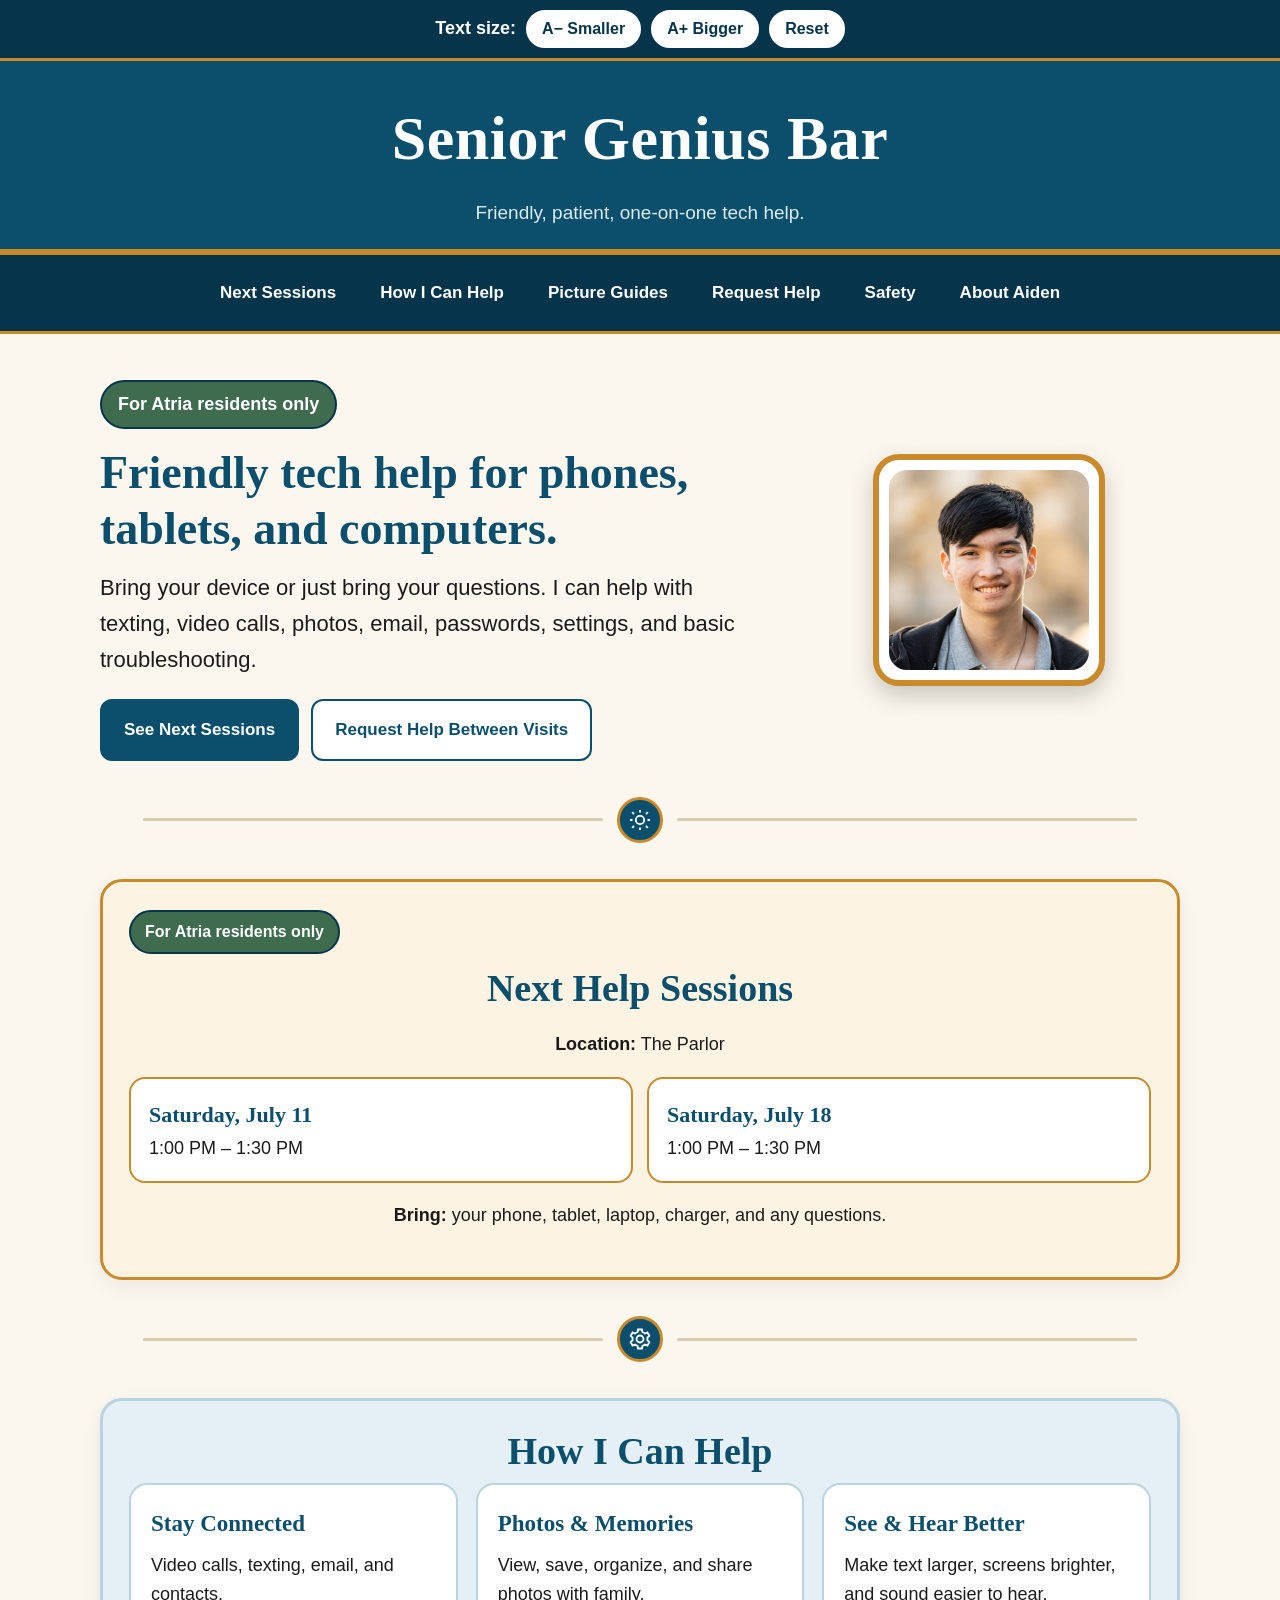
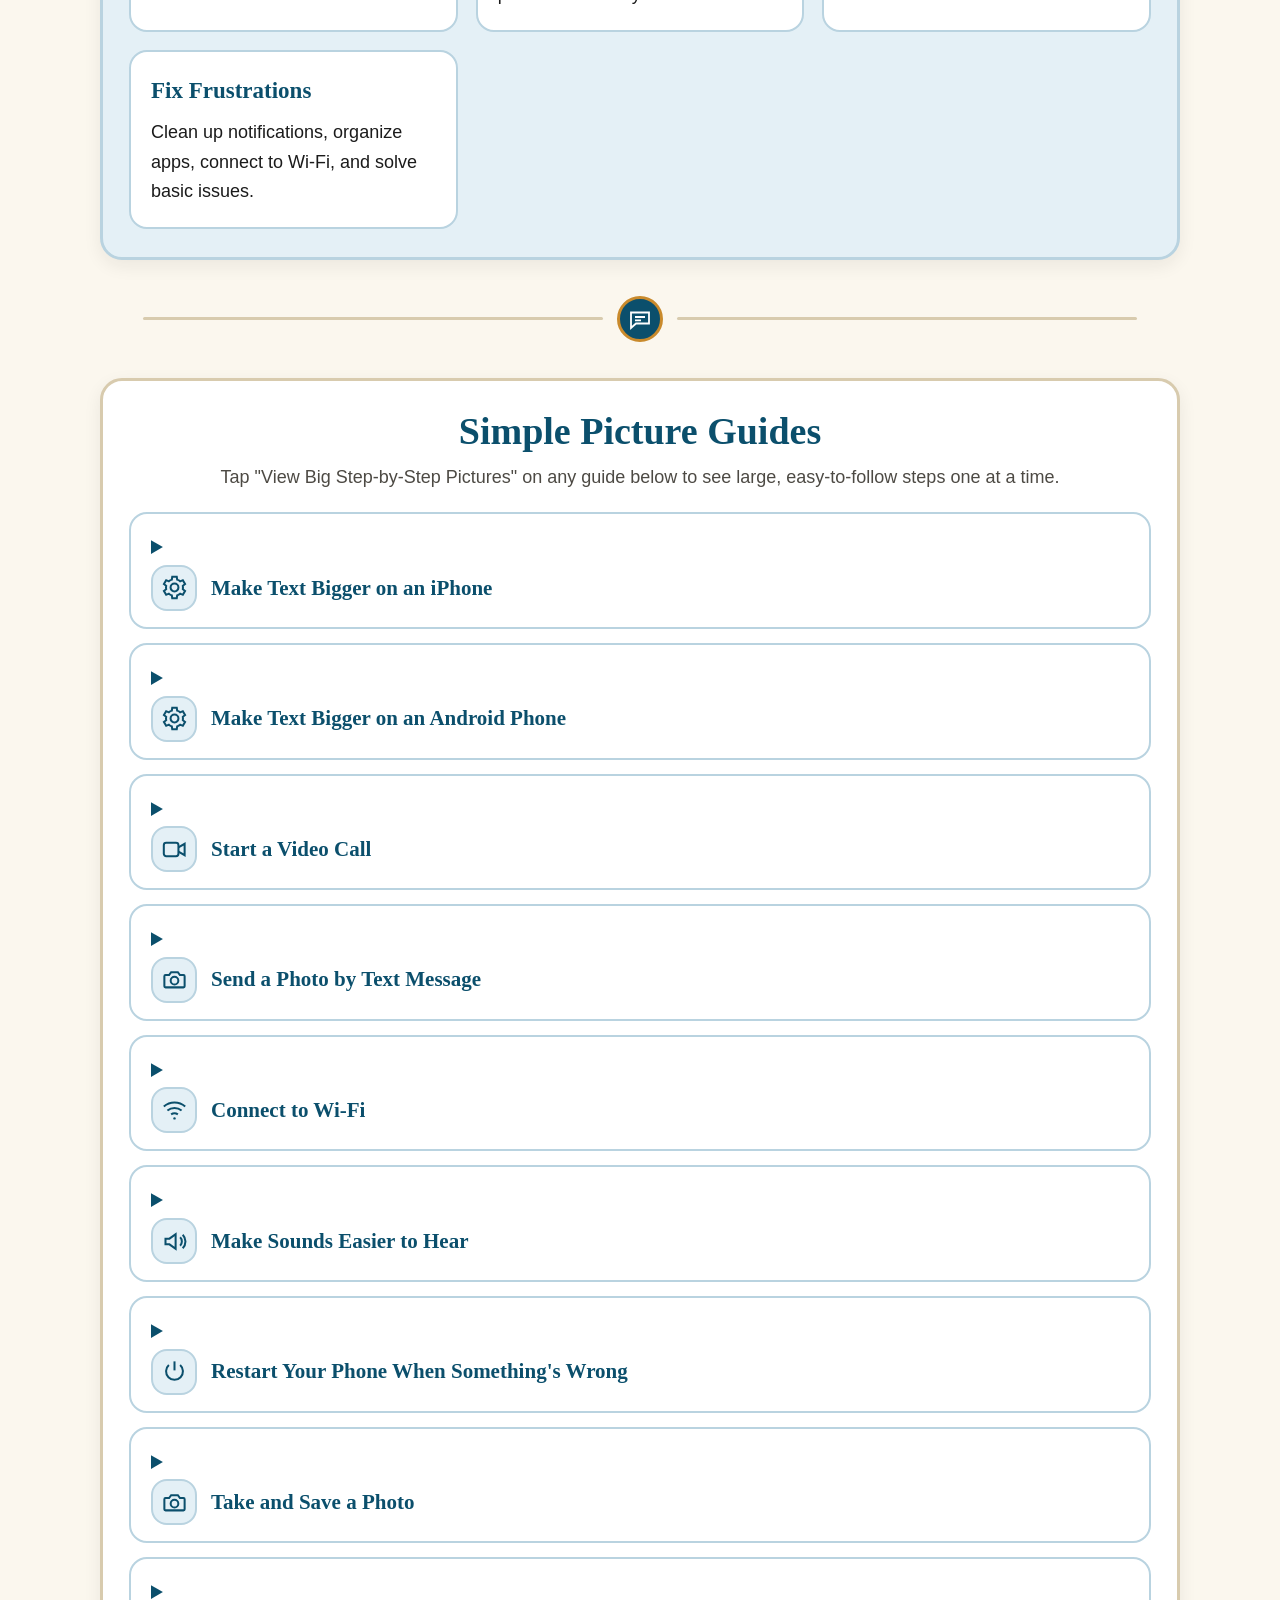
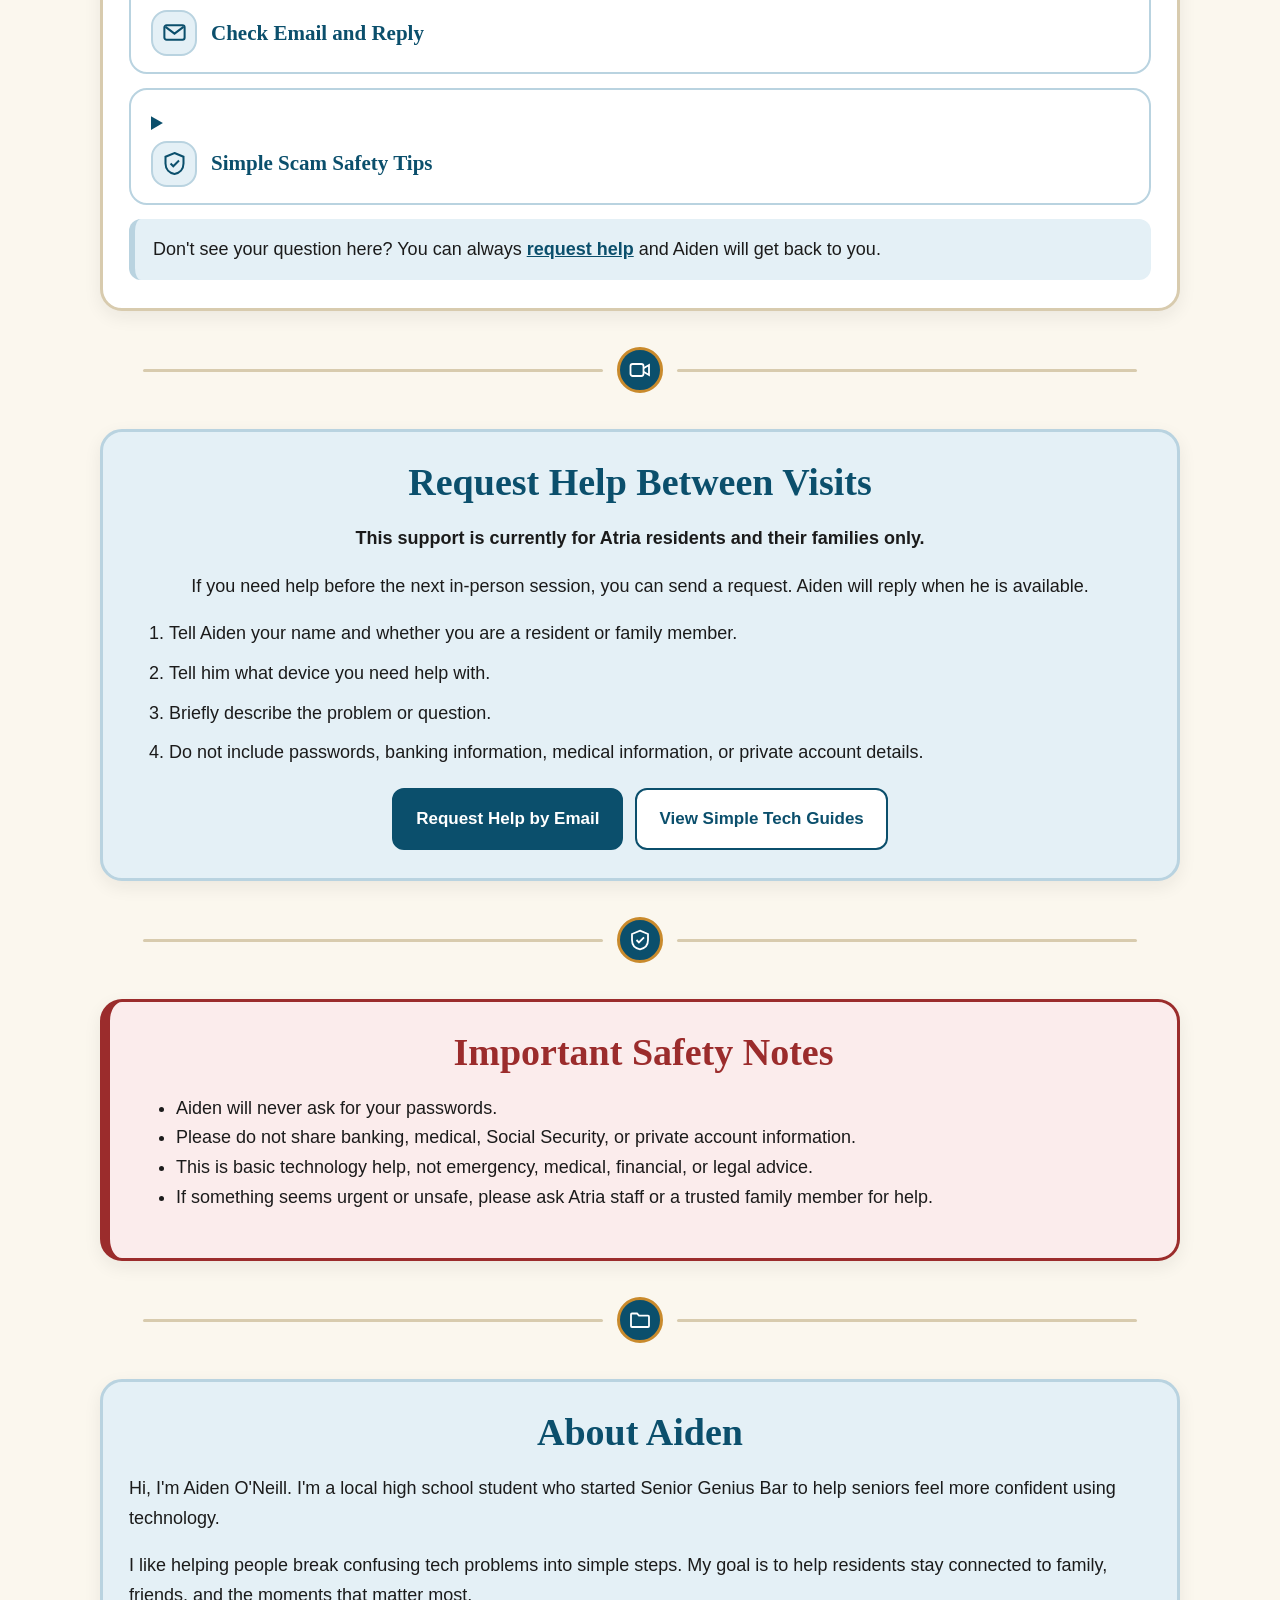
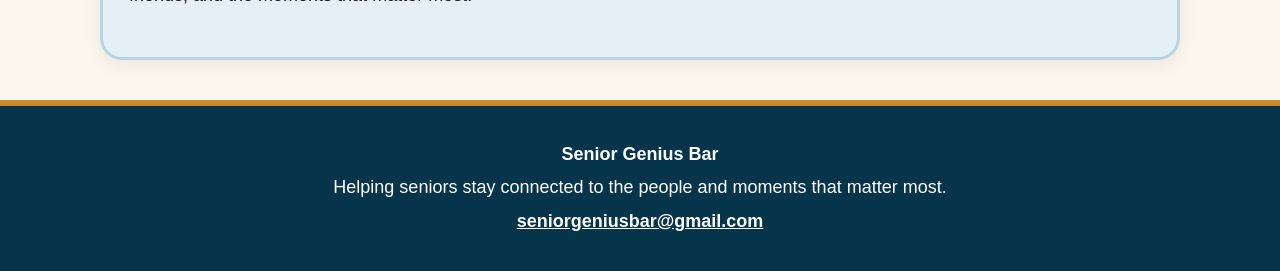
==== index.html @ 9fff86c9 "Add files via upload" ====
<!DOCTYPE html>
<html lang="en">
<head>
<meta charset="UTF-8" />
<meta name="viewport" content="width=device-width, initial-scale=1.0" />
<title>Senior Genius Bar | Friendly Tech Help for Atria Residents</title>
<meta name="description" content="Friendly technology help for Atria residents and simple senior-friendly tech guides." />

<style>
/* =========================================================
   SENIOR GENIUS BAR WEBSITE — STYLES
   You should not need to touch anything in this <style> block.
   All the things you actually update live near the top of the
   page body, inside the box that says "UPDATE HERE".
   ========================================================= */

:root {
  /* ---- High-contrast, senior-friendly palette ---- */
  --cream: #fbf7ee;       /* soft, non-glaring background */
  --paper: #ffffff;       /* card background */
  --ink: #1b1b1b;         /* near-black text = maximum readability */
  --muted: #4d4a44;       /* secondary text, still high contrast */
  --teal: #0b4f6c;        /* primary brand color: headers, nav, links */
  --teal-dark: #06344a;
  --amber: #c98a2c;       /* warm accent: buttons, highlights */
  --amber-dark: #9c6b1f;
  --sage: #3f6b4f;        /* calm green: "for residents" badge */
  --alert: #9b2c2c;       /* safety/warning box */
  --box-border: #d8cbae;  /* warm neutral border for boxed sections */
  --sky: #e4f0f6;         /* light section tint */
  --sky-border: #b9d3e0;
  --font-scale: 1;
}

* { box-sizing: border-box; }
html { scroll-behavior: smooth; }

@media (prefers-reduced-motion: reduce) {
  html { scroll-behavior: auto; }
  * { animation-duration: 0.001ms !important; transition-duration: 0.001ms !important; }
}

body {
  margin: 0;
  font-family: Verdana, Tahoma, Arial, sans-serif;
  background: var(--cream);
  color: var(--ink);
  font-size: calc(18px * var(--font-scale));
  line-height: 1.65;
}

h1, h2, h3 { font-family: Georgia, "Times New Roman", serif; font-weight: 700; }

a { color: var(--teal); font-weight: 700; }
a:focus, button:focus, summary:focus { outline: 3px solid var(--amber); outline-offset: 3px; }

/* ---- Accessibility bar (text size controls) ---- */
.accessibility-bar {
  position: sticky;
  top: 0;
  z-index: 30;
  background: var(--teal-dark);
  border-bottom: 3px solid var(--amber);
  padding: 10px 16px;
  display: flex;
  justify-content: center;
  gap: 10px;
  flex-wrap: wrap;
  align-items: center;
}

.accessibility-bar span { font-weight: 700; color: #fff; }

.small-button {
  background: #ffffff;
  color: var(--teal-dark);
  border: 2px solid #ffffff;
  padding: 8px 14px;
  border-radius: 999px;
  font-weight: 700;
  cursor: pointer;
  font-size: 16px;
}
.small-button:hover { background: var(--amber); color: #fff; border-color: var(--amber); }

/* ---- Top banner ---- */
.top-bar {
  background: var(--teal);
  color: white;
  padding: 26px 20px 20px;
  text-align: center;
  border-bottom: 6px solid var(--amber);
}

.top-bar h1 { margin: 0; font-size: clamp(34px, 6vw, 62px); font-weight: 700; letter-spacing: .5px; }
.top-bar p.tagline { margin: 8px 0 0; color: #dcebf2; font-size: calc(19px * var(--font-scale)); font-family: Verdana, Arial, sans-serif; }

/* ---- Nav ---- */
.nav {
  position: sticky;
  top: 57px;
  z-index: 25;
  display: flex;
  justify-content: center;
  flex-wrap: wrap;
  gap: 8px;
  background: var(--teal-dark);
  padding: 12px;
  border-bottom: 3px solid var(--amber);
}

.nav a {
  color: white;
  text-decoration: none;
  padding: 10px 16px;
  border-radius: 999px;
  font-size: calc(17px * var(--font-scale));
  font-weight: 700;
  display: inline-flex;
  align-items: center;
  border: 2px solid transparent;
}

.nav a:hover, .nav a:focus { background: var(--amber); border-color: var(--amber); }

.container { width: min(1080px, 92%); margin: 0 auto; }

/* ---- Hero ---- */
.hero {
  display: grid;
  grid-template-columns: 1.4fr .8fr;
  gap: 30px;
  align-items: center;
  padding: 46px 0 30px;
}

.hero h2 { font-size: clamp(30px, 4vw, 46px); line-height: 1.2; margin: 0 0 14px; color: var(--teal); }
.hero p { font-size: calc(22px * var(--font-scale)); margin: 0 0 20px; font-family: Verdana, Arial, sans-serif; }

.badge {
  display: inline-block;
  background: var(--sage);
  border: 2px solid var(--teal-dark);
  border-radius: 999px;
  padding: 8px 16px;
  font-weight: 700;
  color: white;
  margin-bottom: 16px;
}

.photo-card {
  background: white;
  border: 6px solid var(--amber);
  border-radius: 26px;
  padding: 10px;
  box-shadow: 0 10px 24px rgba(0,0,0,.2);
  max-width: 330px;
  margin: 0 auto;
}

.photo-card img { width: 100%; display: block; border-radius: 18px; aspect-ratio: 1/1; object-fit: cover; }

.photo-fallback {
  width: 100%;
  aspect-ratio: 1/1;
  border-radius: 18px;
  display: flex;
  align-items: center;
  justify-content: center;
  background: linear-gradient(160deg, var(--teal), var(--teal-dark));
  color: white;
  font-size: 64px;
  font-weight: 700;
  font-family: Georgia, serif;
}

.button-row { display: flex; flex-wrap: wrap; gap: 12px; margin-top: 20px; }

.button {
  display: inline-block;
  background: var(--teal);
  color: white;
  padding: 15px 22px;
  border-radius: 12px;
  text-decoration: none;
  font-weight: 700;
  border: 2px solid var(--teal);
  cursor: pointer;
  font-size: calc(17px * var(--font-scale));
  font-family: Verdana, Arial, sans-serif;
}
.button:hover { background: var(--teal-dark); border-color: var(--teal-dark); }

.button.secondary { background: white; color: var(--teal); border: 2px solid var(--teal); }
.button.secondary:hover { background: var(--sky); }

.button.gold { background: var(--amber); color: white; border: 2px solid var(--amber); }
.button.gold:hover { background: var(--amber-dark); border-color: var(--amber-dark); }

/* ---- Section dividers (signature element) ----
   A horizontal rule with a centered circular badge, used between
   major sections so it's always obvious where one topic ends and
   the next begins — like a marker between chapters. */
.section-divider {
  display: flex;
  align-items: center;
  gap: 14px;
  max-width: 1080px;
  width: 92%;
  margin: 0 auto;
  padding: 6px 0;
}
.section-divider::before,
.section-divider::after {
  content: "";
  flex: 1;
  height: 3px;
  background: var(--box-border);
  border-radius: 2px;
}
.section-divider .divider-dot {
  width: 46px;
  height: 46px;
  border-radius: 999px;
  background: var(--teal);
  border: 3px solid var(--amber);
  display: flex;
  align-items: center;
  justify-content: center;
  flex-shrink: 0;
}
.section-divider .divider-dot svg { width: 24px; height: 24px; }

section { padding: 30px 0; }

/* ---- Boxed sections ---- */
.section-box {
  background: var(--paper);
  border: 3px solid var(--box-border);
  border-radius: 22px;
  padding: 28px 26px;
  box-shadow: 0 6px 18px rgba(27,27,27,.07);
}

.section-box.tint-sky { background: var(--sky); border-color: var(--sky-border); }
.section-box.tint-amber { background: #fdf3e2; border-color: var(--amber); }
.section-box.tint-alert { background: #fbecec; border-color: var(--alert); border-left-width: 10px; }

.section-title {
  font-size: clamp(28px, 4vw, 38px);
  margin: 0 0 8px;
  color: var(--teal);
  text-align: center;
  line-height: 1.2;
}
.section-sub {
  text-align: center;
  color: var(--muted);
  margin: 0 0 20px;
  font-size: calc(18px * var(--font-scale));
  font-family: Verdana, Arial, sans-serif;
}

.atria-only {
  display: inline-block;
  color: white;
  background: var(--sage);
  border-radius: 999px;
  padding: 7px 14px;
  font-weight: 700;
  font-size: 16px;
  margin-bottom: 12px;
  border: 2px solid var(--teal-dark);
}

.session-list { display: grid; grid-template-columns: repeat(auto-fit, minmax(240px, 1fr)); gap: 14px; margin-top: 16px; }

.session-item {
  background: white;
  border-radius: 16px;
  padding: 18px;
  border: 2px solid var(--amber);
}
.session-item strong { display: block; font-size: calc(22px * var(--font-scale)); color: var(--teal); font-family: Georgia, serif; }
.session-empty { color: var(--muted); font-style: italic; }

.grid { display: grid; grid-template-columns: repeat(auto-fit, minmax(250px, 1fr)); gap: 18px; }

.help-card {
  background: white;
  border-radius: 18px;
  padding: 20px;
  border: 2px solid var(--sky-border);
}
.help-card h3 { margin: 0 0 8px; color: var(--teal); font-size: calc(23px * var(--font-scale)); }
.help-card p { margin: 0; font-family: Verdana, Arial, sans-serif; }

.steps li, .guide li { margin-bottom: 10px; }

details {
  background: white;
  border: 2px solid var(--sky-border);
  border-radius: 18px;
  padding: 16px 20px;
  margin-bottom: 14px;
}

summary { cursor: pointer; font-weight: 700; color: var(--teal); font-size: calc(21px * var(--font-scale)); font-family: Georgia, serif; }

.guide-actions { margin-top: 12px; }

.note {
  background: var(--sky);
  border-left: 6px solid var(--sky-border);
  padding: 16px 18px;
  border-radius: 12px;
  color: var(--ink);
  font-family: Verdana, Arial, sans-serif;
}

footer {
  background: var(--teal-dark);
  color: white;
  text-align: center;
  padding: 30px 18px;
  margin-top: 10px;
  border-top: 6px solid var(--amber);
}
footer a { color: #fff; text-decoration: underline; }
footer p { margin: 4px 0; font-family: Verdana, Arial, sans-serif; }

/* ---- Guide icon badges ---- */
.icon-badge {
  width: 64px;
  height: 64px;
  border-radius: 16px;
  background: var(--sky);
  border: 2px solid var(--sky-border);
  display: inline-flex;
  align-items: center;
  justify-content: center;
  flex-shrink: 0;
}
.icon-badge svg { width: 38px; height: 38px; }

.guide-summary-row { display: flex; align-items: center; gap: 14px; }
.guide-summary-row .icon-badge { width: 46px; height: 46px; }
.guide-summary-row .icon-badge svg { width: 27px; height: 27px; }

/* ---- Step-by-step picture modal ---- */
.modal-overlay {
  display: none;
  position: fixed;
  inset: 0;
  background: rgba(11, 25, 35, 0.8);
  z-index: 100;
  align-items: center;
  justify-content: center;
  padding: 16px;
}
.modal-overlay.open { display: flex; }

.modal-box {
  background: var(--cream);
  border-radius: 24px;
  max-width: 640px;
  width: 100%;
  max-height: 92vh;
  overflow-y: auto;
  padding: 28px;
  box-shadow: 0 20px 50px rgba(0,0,0,.4);
  position: relative;
  border: 4px solid var(--amber);
}

.modal-close {
  position: absolute;
  top: 14px;
  right: 14px;
  background: white;
  border: 2px solid var(--teal);
  color: var(--teal);
  width: 46px;
  height: 46px;
  border-radius: 999px;
  font-size: 22px;
  font-weight: 700;
  cursor: pointer;
  line-height: 1;
}
.modal-close:hover { background: var(--sky); }

.modal-step-count {
  text-align: center;
  color: var(--muted);
  font-weight: 700;
  margin-bottom: 6px;
  font-size: calc(16px * var(--font-scale));
  font-family: Verdana, Arial, sans-serif;
}

.modal-icon-big {
  width: 150px;
  height: 150px;
  margin: 6px auto 18px;
  border-radius: 28px;
  background: var(--sky);
  border: 3px solid var(--sky-border);
  display: flex;
  align-items: center;
  justify-content: center;
}
.modal-icon-big svg { width: 90px; height: 90px; }

.modal-box h3 {
  text-align: center;
  color: var(--teal);
  font-size: clamp(24px, 5vw, 32px);
  margin: 0 0 14px;
}

.modal-box p.modal-text {
  text-align: center;
  font-size: calc(22px * var(--font-scale));
  margin: 0 0 22px;
  font-family: Verdana, Arial, sans-serif;
}

.modal-dots { display: flex; justify-content: center; gap: 8px; margin-bottom: 20px; }
.modal-dots span { width: 11px; height: 11px; border-radius: 999px; background: var(--sky-border); }
.modal-dots span.active { background: var(--teal); }

.modal-nav-row { display: flex; gap: 12px; justify-content: center; flex-wrap: wrap; }
.modal-nav-row .button { min-width: 130px; text-align: center; font-size: calc(19px * var(--font-scale)); padding: 16px 22px; }

@media print {
  .nav, .accessibility-bar, .button-row, .modal-overlay, .section-divider { display: none; }
  body { background: white; font-size: 12pt; }
  .section-box, details { box-shadow: none; border: 1px solid #999; }
}

@media (max-width: 760px) {
  .hero { grid-template-columns: 1fr; text-align: center; }
  .button-row { justify-content: center; }
  body { font-size: calc(17px * var(--font-scale)); }
  .nav { top: 0; }
  .section-box { padding: 22px 18px; }
}
</style>
</head>
<body>

<!-- =========================================================
     ✏️  UPDATE HERE  —  THIS IS THE ONLY PART YOU NEED TO EDIT
     =========================================================
     Aiden, everything you need to change (dates, times, room,
     email) lives in the box below. You should not need to touch
     anything else in this file.

     HOW TO CHANGE SOMETHING:
     1. On GitHub, open index.html and click the pencil (edit) icon.
     2. Find the words you want to change, between the quote marks " ".
     3. Only change the text INSIDE the quote marks. Do not delete
        the quote marks, commas, or curly brackets { }.
     4. Scroll down, click "Commit changes" to save.
     5. Wait about 1 minute, then reload the website to see it live.
        (If your photo or updates don't show up right away, that's
        normal — GitHub Pages takes a minute to publish. Do a hard
        refresh: Ctrl+Shift+R on a computer, or close and reopen the
        page on a phone.)
     ========================================================= -->
<script>
  // 1) Who can use this program? (shown as a small badge on the page)
  const PROGRAM_STATUS = "For Atria residents only";

  // 2) Where do sessions happen?
  const PROGRAM_LOCATION = "The Parlor";

  // 3) Upcoming sessions. Each line is one session: a date and a time.
  //    - To ADD a session: copy a whole line (the part starting with
  //      "{" and ending with "},") and paste it, then change the words.
  //    - To REMOVE a session: delete its whole line.
  //    - Leave the empty list ( [] ) below if there are no sessions
  //      scheduled right now — the page will say "New dates coming soon."
  const NEXT_SESSIONS = [
    { date: "Saturday, July 11", time: "1:00 PM – 1:30 PM" },
    { date: "Saturday, July 18", time: "1:00 PM – 1:30 PM" }
  ];

  // 4) Contact email for help requests between sessions.
  const CONTACT_EMAIL = "seniorgeniusbar@gmail.com";

  // ---- You do not need to edit anything below this line. ----
  const REQUEST_HELP_LINK = "mailto:" + CONTACT_EMAIL
    + "?subject=Senior%20Genius%20Bar%20Help%20Request"
    + "&body=Name:%0AResident%20or%20Family%20Member:%0ADevice:%0AWhat%20do%20you%20need%20help%20with:%0APreferred%20date/time:%0A";
</script>

<div class="accessibility-bar" aria-label="Text size controls">
  <span>Text size:</span>
  <button class="small-button" onclick="changeTextSize(-1)">A− Smaller</button>
  <button class="small-button" onclick="changeTextSize(1)">A+ Bigger</button>
  <button class="small-button" onclick="resetTextSize()">Reset</button>
</div>

<header>
  <div class="top-bar">
    <h1>Senior Genius Bar</h1>
    <p class="tagline">Friendly, patient, one-on-one tech help.</p>
  </div>
  <nav class="nav" aria-label="Main navigation">
    <a href="#sessions">Next Sessions</a>
    <a href="#help">How I Can Help</a>
    <a href="#guides">Picture Guides</a>
    <a href="#remote">Request Help</a>
    <a href="#safety">Safety</a>
    <a href="#about">About Aiden</a>
  </nav>
</header>

<main>
  <div class="container">
    <section class="hero">
      <div>
        <span class="badge" id="programStatus">For Atria residents only</span>
        <h2>Friendly tech help for phones, tablets, and computers.</h2>
        <p>Bring your device or just bring your questions. I can help with texting, video calls, photos, email, passwords, settings, and basic troubleshooting.</p>
        <div class="button-row">
          <a class="button" href="#sessions">See Next Sessions</a>
          <a class="button secondary" id="requestButtonTop" href="#remote">Request Help Between Visits</a>
        </div>
      </div>
      <div class="photo-card">
        <img id="aidenPhoto" src="aiden.png" alt="Aiden O'Neill smiling" onerror="showPhotoFallback()" />
      </div>
    </section>

    <div class="section-divider" data-icon="sun"></div>

    <section id="sessions">
      <div class="section-box tint-amber">
        <div class="atria-only" id="programStatus2">For Atria residents only</div>
        <h2 class="section-title">Next Help Sessions</h2>
        <p style="text-align:center;"><strong>Location:</strong> <span id="sessionLocation">The Parlor</span></p>
        <div class="session-list" id="sessionList"></div>
        <p style="text-align:center;"><strong>Bring:</strong> your phone, tablet, laptop, charger, and any questions.</p>
      </div>
    </section>

    <div class="section-divider" data-icon="gear"></div>

    <section id="help">
      <div class="section-box tint-sky">
        <h2 class="section-title">How I Can Help</h2>
        <div class="grid">
          <div class="help-card">
            <h3>Stay Connected</h3>
            <p>Video calls, texting, email, and contacts.</p>
          </div>
          <div class="help-card">
            <h3>Photos & Memories</h3>
            <p>View, save, organize, and share photos with family.</p>
          </div>
          <div class="help-card">
            <h3>See & Hear Better</h3>
            <p>Make text larger, screens brighter, and sound easier to hear.</p>
          </div>
          <div class="help-card">
            <h3>Fix Frustrations</h3>
            <p>Clean up notifications, organize apps, connect to Wi‑Fi, and solve basic issues.</p>
          </div>
        </div>
      </div>
    </section>

    <div class="section-divider" data-icon="message"></div>

    <section id="guides">
      <div class="section-box">
        <h2 class="section-title">Simple Picture Guides</h2>
        <p class="section-sub">Tap "View Big Step-by-Step Pictures" on any guide below to see large, easy-to-follow steps one at a time.</p>
        <div id="guideList"></div>
        <div class="note" style="margin-top:6px;">Don't see your question here? You can always <a href="#remote">request help</a> and Aiden will get back to you.</div>
      </div>
    </section>

    <div class="section-divider" data-icon="video"></div>

    <section id="remote">
      <div class="section-box tint-sky">
        <h2 class="section-title">Request Help Between Visits</h2>
        <p style="text-align:center;"><strong>This support is currently for Atria residents and their families only.</strong></p>
        <p style="text-align:center;">If you need help before the next in-person session, you can send a request. Aiden will reply when he is available.</p>
        <ol class="steps">
          <li>Tell Aiden your name and whether you are a resident or family member.</li>
          <li>Tell him what device you need help with.</li>
          <li>Briefly describe the problem or question.</li>
          <li>Do not include passwords, banking information, medical information, or private account details.</li>
        </ol>
        <div class="button-row" style="justify-content:center;">
          <a class="button" id="requestButton" href="#">Request Help by Email</a>
          <a class="button secondary" href="#guides">View Simple Tech Guides</a>
        </div>
      </div>
    </section>

    <div class="section-divider" data-icon="shield"></div>

    <section id="safety">
      <div class="section-box tint-alert">
        <h2 class="section-title" style="color:var(--alert);">Important Safety Notes</h2>
        <ul>
          <li>Aiden will never ask for your passwords.</li>
          <li>Please do not share banking, medical, Social Security, or private account information.</li>
          <li>This is basic technology help, not emergency, medical, financial, or legal advice.</li>
          <li>If something seems urgent or unsafe, please ask Atria staff or a trusted family member for help.</li>
        </ul>
      </div>
    </section>

    <div class="section-divider" data-icon="folder"></div>

    <section id="about">
      <div class="section-box tint-sky">
        <h2 class="section-title">About Aiden</h2>
        <p>Hi, I'm Aiden O'Neill. I'm a local high school student who started Senior Genius Bar to help seniors feel more confident using technology.</p>
        <p>I like helping people break confusing tech problems into simple steps. My goal is to help residents stay connected to family, friends, and the moments that matter most.</p>
      </div>
    </section>
  </div>
</main>

<footer>
  <p><strong>Senior Genius Bar</strong></p>
  <p>Helping seniors stay connected to the people and moments that matter most.</p>
  <p id="contactLine"></p>
</footer>

<!-- Step-by-step picture modal (shared by all guides) -->
<div class="modal-overlay" id="stepModal" role="dialog" aria-modal="true" aria-labelledby="modalGuideTitle">
  <div class="modal-box">
    <button class="modal-close" id="modalCloseBtn" aria-label="Close">✕</button>
    <div class="modal-step-count" id="modalStepCount"></div>
    <div class="modal-icon-big" id="modalIconBig"></div>
    <h3 id="modalGuideTitle"></h3>
    <p class="modal-text" id="modalStepText"></p>
    <div class="modal-dots" id="modalDots"></div>
    <div class="modal-nav-row">
      <button class="button secondary" id="modalBackBtn">◀ Back</button>
      <button class="button gold" id="modalNextBtn">Next ▶</button>
      <button class="button" id="modalDoneBtn" style="display:none;">Done ✓</button>
    </div>
  </div>
</div>

<script>
/* =========================================================
   Text-size buttons (accessibility bar)
   ========================================================= */
let fontStep = Number(localStorage.getItem("fontStep") || 0);

function applyTextSize() {
  const scale = 1 + (fontStep * 0.12);
  document.documentElement.style.setProperty("--font-scale", scale);
  localStorage.setItem("fontStep", fontStep);
}
function changeTextSize(direction) {
  fontStep = Math.max(0, Math.min(4, fontStep + direction));
  applyTextSize();
}
function resetTextSize() { fontStep = 0; applyTextSize(); }
applyTextSize();

/* =========================================================
   Simple original icon set (small SVGs) used by dividers and guides.
   These are plain generic icons, not screenshots of any app.
   ========================================================= */
const ICONS = {
  gear: `<svg viewBox="0 0 24 24" fill="none" stroke="currentColor" stroke-width="1.8"><path d="M12 15.5a3.5 3.5 0 1 0 0-7 3.5 3.5 0 0 0 0 7Z"/><path d="M19.4 13.5a7.6 7.6 0 0 0 .1-1.5 7.6 7.6 0 0 0-.1-1.5l2-1.6-2-3.4-2.4 1a7.7 7.7 0 0 0-2.6-1.5L14 2.5h-4l-.4 2.5a7.7 7.7 0 0 0-2.6 1.5l-2.4-1-2 3.4 2 1.6a7.6 7.6 0 0 0 0 3l-2 1.6 2 3.4 2.4-1c.8.7 1.7 1.2 2.6 1.5l.4 2.5h4l.4-2.5a7.7 7.7 0 0 0 2.6-1.5l2.4 1 2-3.4-2-1.6Z"/></svg>`,
  sun: `<svg viewBox="0 0 24 24" fill="none" stroke="currentColor" stroke-width="1.8"><circle cx="12" cy="12" r="4.2"/><path d="M12 2v2.5M12 19.5V22M4.2 4.2l1.8 1.8M18 18l1.8 1.8M2 12h2.5M19.5 12H22M4.2 19.8 6 18M18 6l1.8-1.8"/></svg>`,
  wifi: `<svg viewBox="0 0 24 24" fill="none" stroke="currentColor" stroke-width="1.8"><path d="M2.5 8.5a14.5 14.5 0 0 1 19 0"/><path d="M5.7 12a10 10 0 0 1 12.6 0"/><path d="M9 15.4a5.3 5.3 0 0 1 6 0"/><circle cx="12" cy="19" r="1.1" fill="currentColor" stroke="none"/></svg>`,
  message: `<svg viewBox="0 0 24 24" fill="none" stroke="currentColor" stroke-width="1.8"><path d="M3 5.5h18v11H8l-5 4.5V5.5Z"/><path d="M7 10h10M7 13.3h6"/></svg>`,
  video: `<svg viewBox="0 0 24 24" fill="none" stroke="currentColor" stroke-width="1.8"><rect x="2.5" y="6" width="13" height="12" rx="2.2"/><path d="M15.5 10.2 21 7v10l-5.5-3.2"/></svg>`,
  camera: `<svg viewBox="0 0 24 24" fill="none" stroke="currentColor" stroke-width="1.8"><path d="M4 8h3.2L9 5.5h6L16.8 8H20a1 1 0 0 1 1 1v9a1 1 0 0 1-1 1H4a1 1 0 0 1-1-1V9a1 1 0 0 1 1-1Z"/><circle cx="12" cy="13" r="3.4"/></svg>`,
  mail: `<svg viewBox="0 0 24 24" fill="none" stroke="currentColor" stroke-width="1.8"><rect x="3" y="5.5" width="18" height="13" rx="2"/><path d="m4 7 8 6 8-6"/></svg>`,
  shield: `<svg viewBox="0 0 24 24" fill="none" stroke="currentColor" stroke-width="1.8"><path d="M12 2.7 20 6v6c0 5-3.4 8.4-8 9.3-4.6-.9-8-4.3-8-9.3V6l8-3.3Z"/><path d="m8.5 12 2.4 2.4L16 9.3"/></svg>`,
  power: `<svg viewBox="0 0 24 24" fill="none" stroke="currentColor" stroke-width="1.8"><path d="M12 3v8"/><path d="M7 6.3a7.5 7.5 0 1 0 10 0"/></svg>`,
  folder: `<svg viewBox="0 0 24 24" fill="none" stroke="currentColor" stroke-width="1.8"><path d="M3 6.5a1 1 0 0 1 1-1h5l2 2.2H20a1 1 0 0 1 1 1V18a1 1 0 0 1-1 1H4a1 1 0 0 1-1-1V6.5Z"/></svg>`,
  speaker: `<svg viewBox="0 0 24 24" fill="none" stroke="currentColor" stroke-width="1.8"><path d="M4 9.5h3.5L13 5.5v13L7.5 14.5H4v-5Z"/><path d="M17 8.3a5.2 5.2 0 0 1 0 7.4M19.3 6a8.6 8.6 0 0 1 0 12"/></svg>`
};

/* Fill in the little icon inside each section divider circle */
document.querySelectorAll(".section-divider").forEach(div => {
  const iconKey = div.dataset.icon;
  const dot = document.createElement("span");
  dot.className = "divider-dot";
  dot.style.color = "#ffffff";
  dot.innerHTML = iconKey ? ICONS[iconKey] : ICONS.sun;
  div.innerHTML = "";
  div.appendChild(dot);
});

/* =========================================================
   Fill in program status, location, sessions, contact
   ========================================================= */
document.getElementById("programStatus").textContent = PROGRAM_STATUS;
document.getElementById("programStatus2").textContent = PROGRAM_STATUS;
document.getElementById("sessionLocation").textContent = PROGRAM_LOCATION;

const sessionList = document.getElementById("sessionList");
if (NEXT_SESSIONS.length === 0) {
  sessionList.innerHTML = `<p class="session-empty">New dates coming soon — please check back or request help below.</p>`;
} else {
  sessionList.innerHTML = NEXT_SESSIONS.map(session => `
    <div class="session-item">
      <strong>${session.date}</strong>
      <span>${session.time}</span>
    </div>
  `).join("");
}

document.getElementById("requestButton").href = REQUEST_HELP_LINK;
document.getElementById("requestButtonTop").href = "#remote";

const contactParts = [];
if (CONTACT_EMAIL) contactParts.push(`<a href="mailto:${CONTACT_EMAIL}">${CONTACT_EMAIL}</a>`);
document.getElementById("contactLine").innerHTML = contactParts.join(" • ");

/* =========================================================
   Photo fallback — if aiden.png doesn't load for any reason,
   show a friendly placeholder instead of a broken image icon.
   ========================================================= */
function showPhotoFallback() {
  const img = document.getElementById("aidenPhoto");
  if (!img) return;
  const fallback = document.createElement("div");
  fallback.className = "photo-fallback";
  fallback.textContent = "AO";
  img.replaceWith(fallback);
}

/* =========================================================
   ✏️  UPDATE HERE (OPTIONAL) — Picture Guide Content
   =========================================================
   Want to add or change a tech guide? Each guide below has:
     - an id, a title, and an icon (pick from the ICONS list above)
     - a list of "steps" — each step has an icon and short text

   To add a new guide, copy one whole guide block (from the { to
   the matching },) and edit the words inside the quotes.
   ========================================================= */
const GUIDES = [
  {
    id: "text-size-iphone",
    title: "Make Text Bigger on an iPhone",
    icon: "gear",
    steps: [
      { icon: "gear", text: "Open the Settings app on your Home Screen." },
      { icon: "gear", text: "Tap \u201cDisplay & Brightness.\u201d" },
      { icon: "gear", text: "Tap \u201cText Size.\u201d" },
      { icon: "gear", text: "Slide your finger along the bar to make the text bigger." },
      { icon: "gear", text: "For even bigger text, go to Settings > Accessibility > Display & Text Size." }
    ]
  },
  {
    id: "text-size-android",
    title: "Make Text Bigger on an Android Phone",
    icon: "gear",
    steps: [
      { icon: "gear", text: "Open the Settings app." },
      { icon: "gear", text: "Tap \u201cDisplay\u201d (on some phones this is under \u201cAccessibility\u201d)." },
      { icon: "gear", text: "Tap \u201cFont size\u201d or \u201cDisplay size.\u201d" },
      { icon: "gear", text: "Move the slider to make text bigger, then tap out or press back to save." }
    ]
  },
  {
    id: "video-call",
    title: "Start a Video Call",
    icon: "video",
    steps: [
      { icon: "video", text: "Open your video calling app (FaceTime on iPhone, or Google Duo/Meet on Android)." },
      { icon: "video", text: "Tap the button to start a \u201cNew\u201d call." },
      { icon: "video", text: "Type the person's name, phone number, or email address." },
      { icon: "video", text: "Tap their name when it pops up." },
      { icon: "video", text: "Tap the green video call button and wait for them to answer." }
    ]
  },
  {
    id: "send-photo",
    title: "Send a Photo by Text Message",
    icon: "camera",
    steps: [
      { icon: "message", text: "Open your Messages (texting) app." },
      { icon: "message", text: "Open your conversation with the person you want to text." },
      { icon: "camera", text: "Tap the plus (+) or photo icon near the message box." },
      { icon: "camera", text: "Choose the photo you want to send." },
      { icon: "message", text: "Tap the blue or green send arrow." }
    ]
  },
  {
    id: "wifi",
    title: "Connect to Wi-Fi",
    icon: "wifi",
    steps: [
      { icon: "gear", text: "Open Settings." },
      { icon: "wifi", text: "Tap \u201cWi-Fi.\u201d" },
      { icon: "wifi", text: "Make sure the Wi-Fi switch is turned on (green)." },
      { icon: "wifi", text: "Tap the name of your Wi-Fi network from the list." },
      { icon: "wifi", text: "Type the password if it asks for one, then tap \u201cJoin\u201d or \u201cConnect.\u201d" },
      { icon: "wifi", text: "Look for a checkmark next to the network name — that means you're connected!" }
    ]
  },
  {
    id: "volume",
    title: "Make Sounds Easier to Hear",
    icon: "speaker",
    steps: [
      { icon: "speaker", text: "Press the volume button on the side of your phone to make sound louder." },
      { icon: "gear", text: "For more options, open Settings and tap \u201cSounds\u201d or \u201cSound & Vibration.\u201d" },
      { icon: "speaker", text: "Turn up \u201cRingtone and Alerts\u201d volume with the slider." },
      { icon: "gear", text: "You can also turn on \u201cHearing Aid\u201d or \u201cMono Audio\u201d features under Accessibility settings if you use hearing aids." }
    ]
  },
  {
    id: "restart",
    title: "Restart Your Phone When Something's Wrong",
    icon: "power",
    steps: [
      { icon: "power", text: "If an app is frozen or your phone feels slow, a restart often fixes it." },
      { icon: "power", text: "Press and hold the side (power) button for a few seconds." },
      { icon: "power", text: "Slide or tap to turn the phone off, and wait about 15 seconds." },
      { icon: "power", text: "Press and hold the power button again until the screen turns back on." }
    ]
  },
  {
    id: "photos-save",
    title: "Take and Save a Photo",
    icon: "camera",
    steps: [
      { icon: "camera", text: "Open the Camera app." },
      { icon: "camera", text: "Point your phone at what you want to photograph." },
      { icon: "camera", text: "Tap the round button to take the picture." },
      { icon: "folder", text: "Your photo is saved automatically — find it in the Photos or Gallery app." }
    ]
  },
  {
    id: "email",
    title: "Check Email and Reply",
    icon: "mail",
    steps: [
      { icon: "mail", text: "Open your Mail or Gmail app." },
      { icon: "mail", text: "Tap on a message to open and read it." },
      { icon: "mail", text: "Tap the arrow icon (usually at the bottom) to reply." },
      { icon: "mail", text: "Type your message, then tap \u201cSend.\u201d" }
    ]
  },
  {
    id: "scam-safety",
    title: "Simple Scam Safety Tips",
    icon: "shield",
    steps: [
      { icon: "shield", text: "Do not click links in messages from people or numbers you don't know." },
      { icon: "shield", text: "Never share passwords or verification codes with anyone, even if they say they are from your bank or a tech company." },
      { icon: "shield", text: "If a message says something is urgent, pause and ask a trusted person before doing anything." },
      { icon: "shield", text: "Real banks and government agencies do not ask for sensitive info by text or email." },
      { icon: "shield", text: "If something feels suspicious, don't respond — just delete it or ask Aiden or a family member." }
    ]
  }
];

/* Render the guide list as expandable cards with a "view pictures" button */
const guideListEl = document.getElementById("guideList");
guideListEl.innerHTML = GUIDES.map((g, i) => `
  <details class="guide">
    <summary>
      <span class="guide-summary-row">
        <span class="icon-badge" style="color:var(--teal);">${ICONS[g.icon]}</span>
        <span>${g.title}</span>
      </span>
    </summary>
    <ol>
      ${g.steps.map(s => `<li>${s.text}</li>`).join("")}
    </ol>
    <div class="guide-actions">
      <button class="button gold" onclick="openGuide('${g.id}')">View Big Step-by-Step Pictures</button>
    </div>
  </details>
`).join("");

/* =========================================================
   Step-by-step picture modal logic
   ========================================================= */
let currentGuide = null;
let currentStep = 0;

const modal = document.getElementById("stepModal");
const modalTitle = document.getElementById("modalGuideTitle");
const modalText = document.getElementById("modalStepText");
const modalIcon = document.getElementById("modalIconBig");
const modalStepCount = document.getElementById("modalStepCount");
const modalDots = document.getElementById("modalDots");
const backBtn = document.getElementById("modalBackBtn");
const nextBtn = document.getElementById("modalNextBtn");
const doneBtn = document.getElementById("modalDoneBtn");

function openGuide(id) {
  currentGuide = GUIDES.find(g => g.id === id);
  if (!currentGuide) return;
  currentStep = 0;
  renderStep();
  modal.classList.add("open");
  document.getElementById("modalCloseBtn").focus();
}

function closeGuide() {
  modal.classList.remove("open");
  currentGuide = null;
}

function renderStep() {
  if (!currentGuide) return;
  const step = currentGuide.steps[currentStep];
  const total = currentGuide.steps.length;

  modalTitle.textContent = currentGuide.title;
  modalText.textContent = step.text;
  modalIcon.innerHTML = ICONS[step.icon] || ICONS[currentGuide.icon];
  modalIcon.style.color = "var(--teal)";
  modalStepCount.textContent = `Step ${currentStep + 1} of ${total}`;

  modalDots.innerHTML = currentGuide.steps.map((_, i) =>
    `<span class="${i === currentStep ? 'active' : ''}"></span>`
  ).join("");

  backBtn.style.visibility = currentStep === 0 ? "hidden" : "visible";
  const isLast = currentStep === total - 1;
  nextBtn.style.display = isLast ? "none" : "inline-block";
  doneBtn.style.display = isLast ? "inline-block" : "none";
}

backBtn.addEventListener("click", () => {
  if (currentStep > 0) { currentStep--; renderStep(); }
});
nextBtn.addEventListener("click", () => {
  if (currentGuide && currentStep < currentGuide.steps.length - 1) { currentStep++; renderStep(); }
});
doneBtn.addEventListener("click", closeGuide);
document.getElementById("modalCloseBtn").addEventListener("click", closeGuide);
modal.addEventListener("click", (e) => { if (e.target === modal) closeGuide(); });
document.addEventListener("keydown", (e) => {
  if (!modal.classList.contains("open")) return;
  if (e.key === "Escape") closeGuide();
  if (e.key === "ArrowRight") nextBtn.click();
  if (e.key === "ArrowLeft") backBtn.click();
});
</script>

</body>
</html>
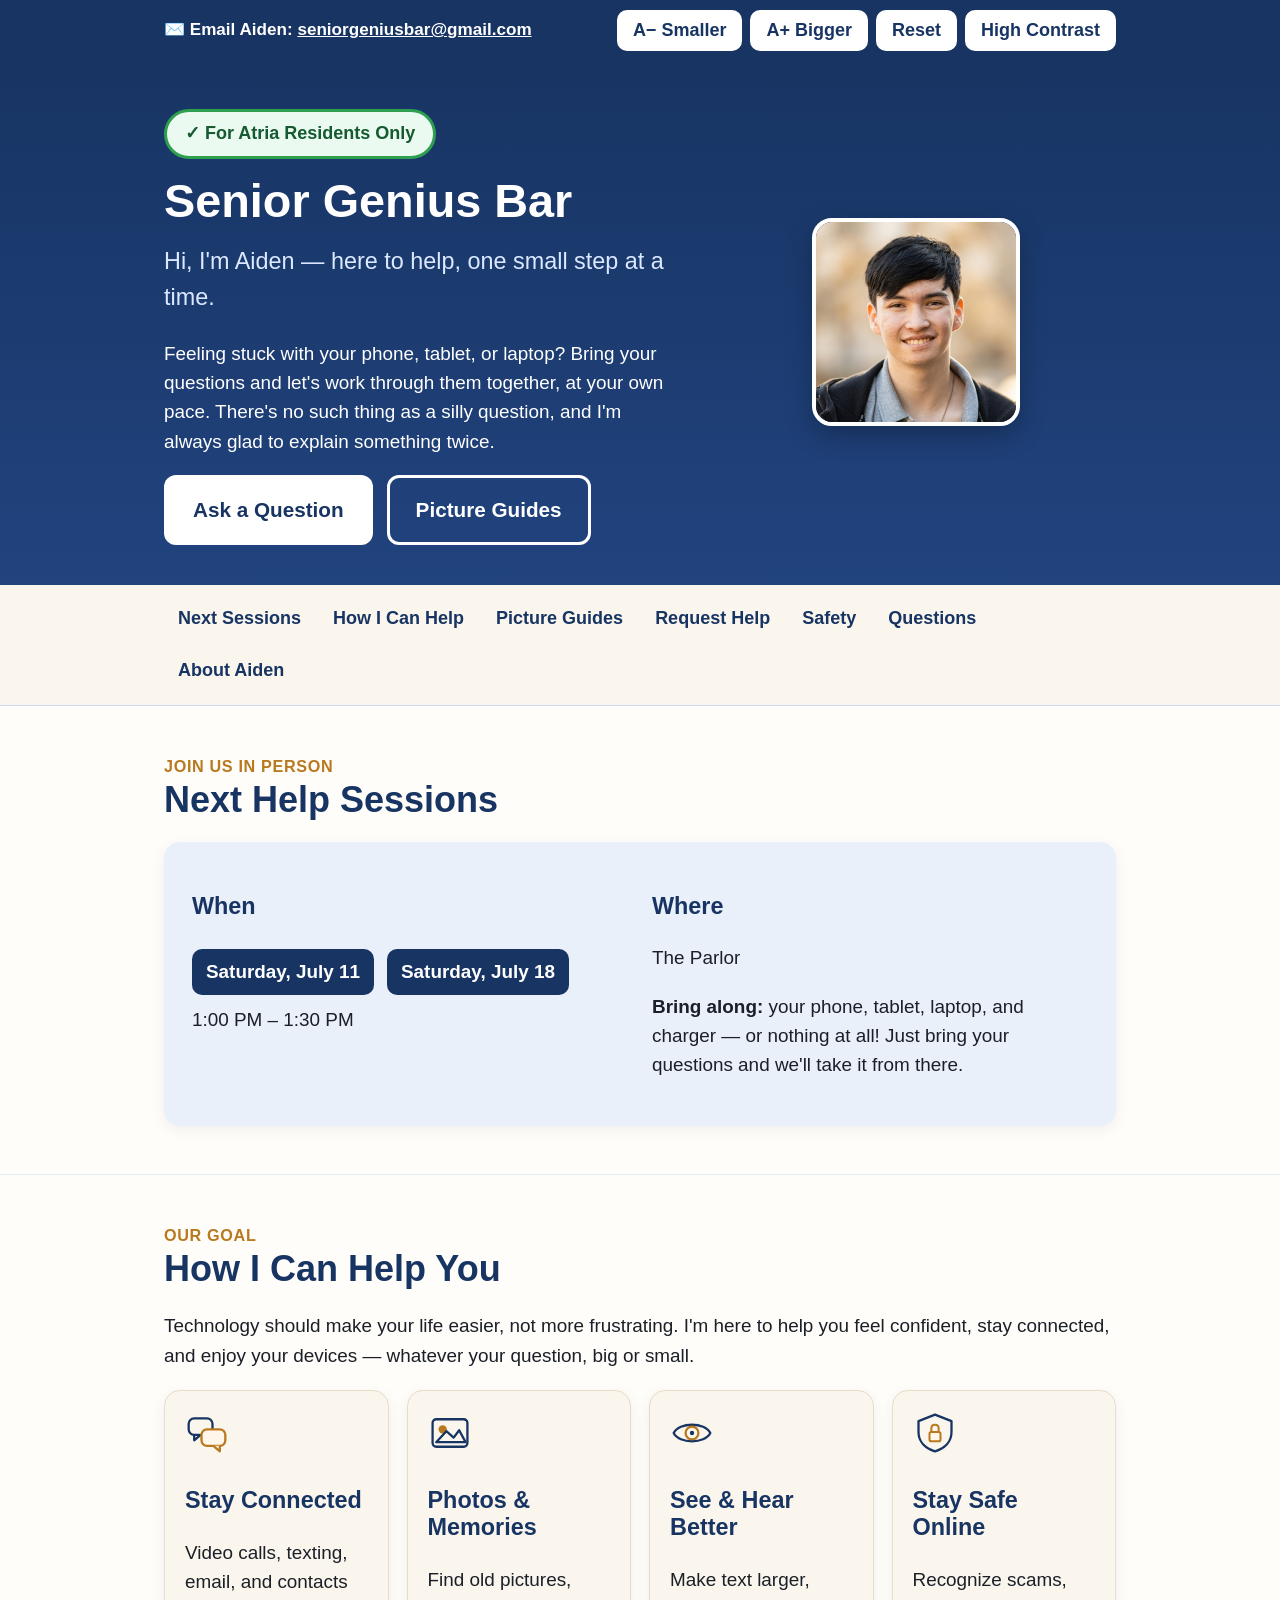
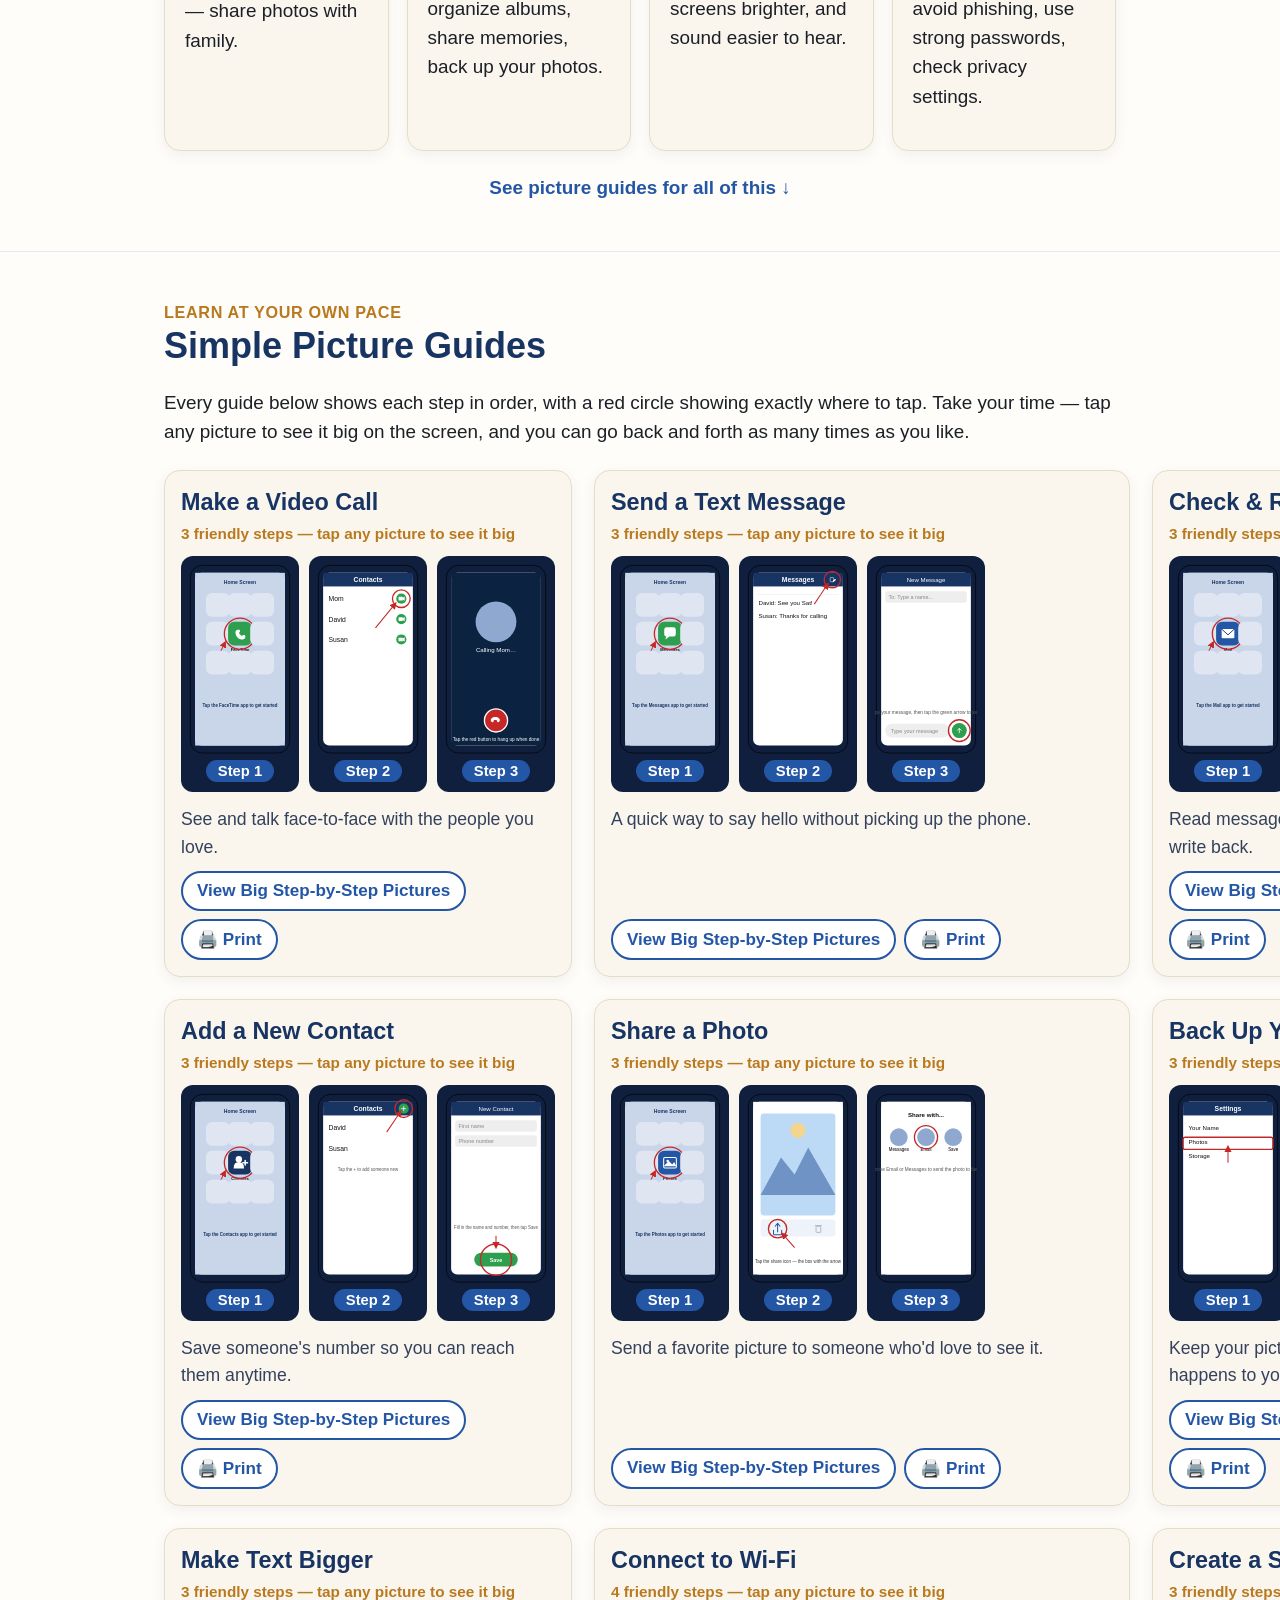
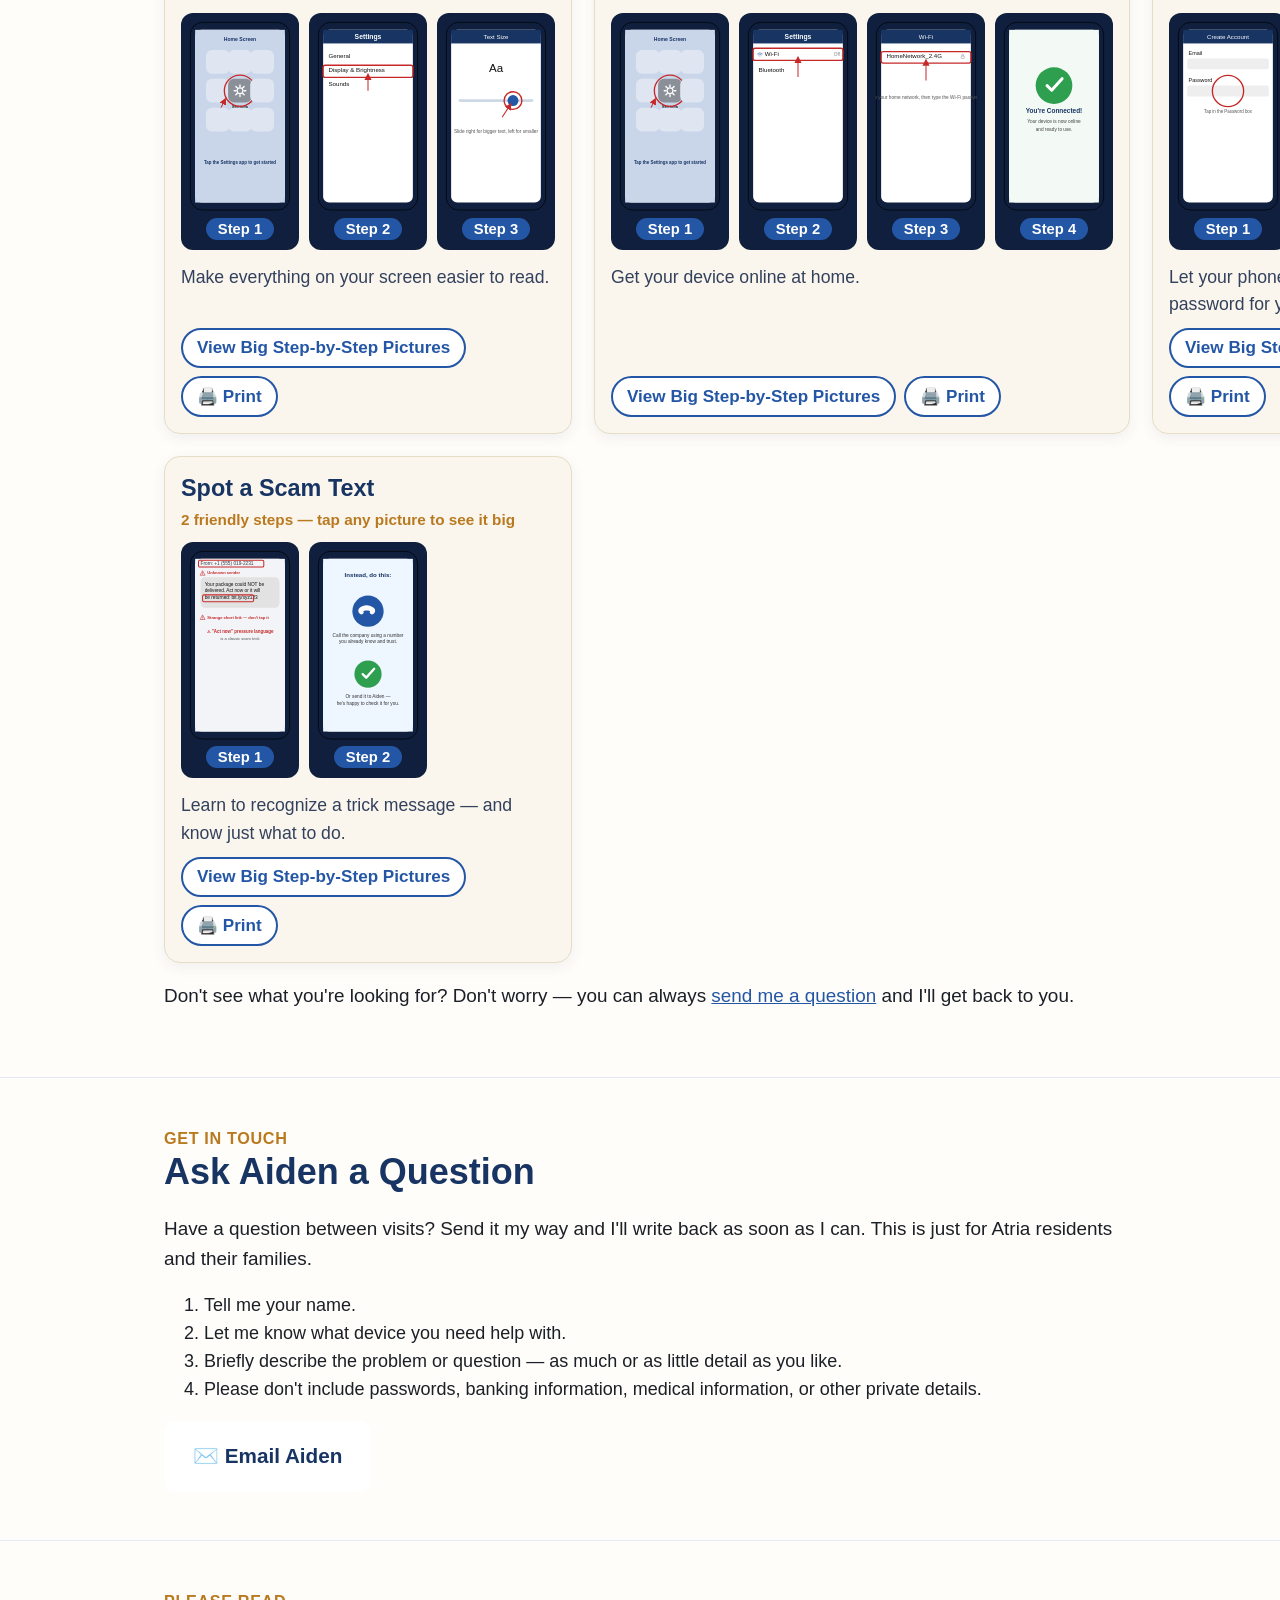
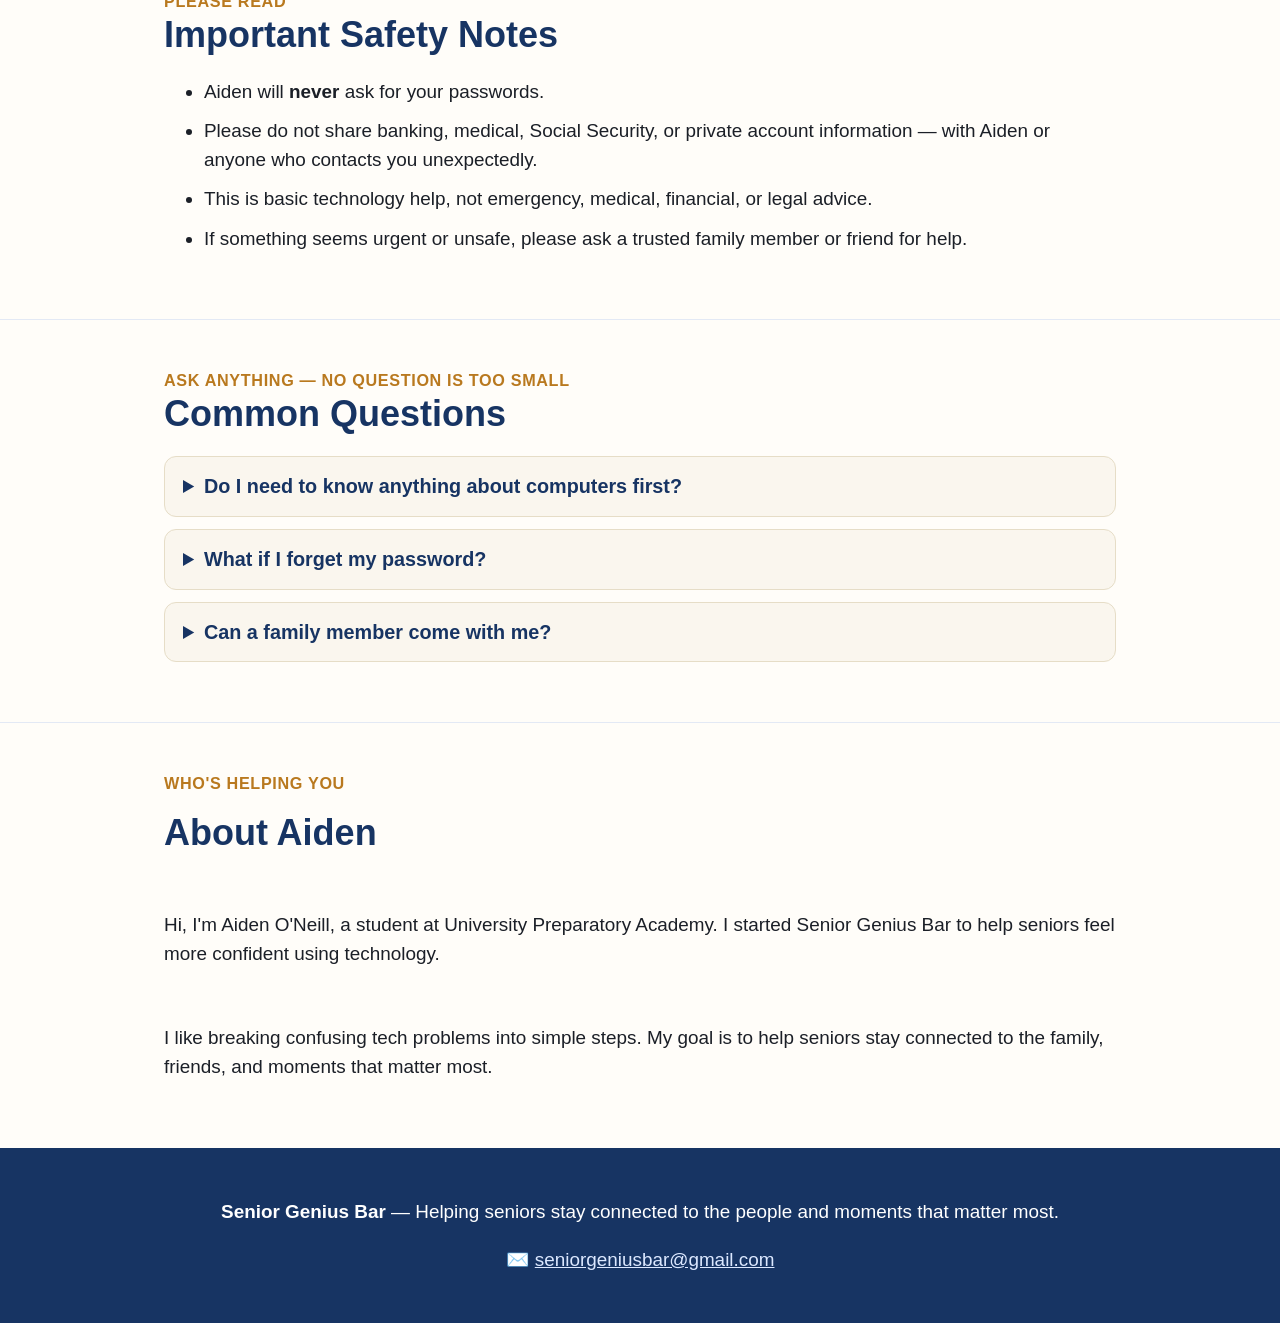
==== commit c6cf5a74: "Rename atria_1.html to index.html" ====
--- a/index.html
+++ b/index.html
@@ -1,959 +1,934 @@
 <!DOCTYPE html>
 <html lang="en">
 <head>
-<meta charset="UTF-8" />
-<meta name="viewport" content="width=device-width, initial-scale=1.0" />
+<meta charset="UTF-8">
+<meta name="viewport" content="width=device-width, initial-scale=1.0">
 <title>Senior Genius Bar | Friendly Tech Help for Atria Residents</title>
-<meta name="description" content="Friendly technology help for Atria residents and simple senior-friendly tech guides." />
-
+<meta name="description" content="Friendly technology help for Atria residents and simple senior-friendly picture guides for video calls, texting, photos, and staying safe online.">
 <style>
-/* =========================================================
-   SENIOR GENIUS BAR WEBSITE — STYLES
-   You should not need to touch anything in this <style> block.
-   All the things you actually update live near the top of the
-   page body, inside the box that says "UPDATE HERE".
-   ========================================================= */
-
-:root {
-  /* ---- High-contrast, senior-friendly palette ---- */
-  --cream: #fbf7ee;       /* soft, non-glaring background */
-  --paper: #ffffff;       /* card background */
-  --ink: #1b1b1b;         /* near-black text = maximum readability */
-  --muted: #4d4a44;       /* secondary text, still high contrast */
-  --teal: #0b4f6c;        /* primary brand color: headers, nav, links */
-  --teal-dark: #06344a;
-  --amber: #c98a2c;       /* warm accent: buttons, highlights */
-  --amber-dark: #9c6b1f;
-  --sage: #3f6b4f;        /* calm green: "for residents" badge */
-  --alert: #9b2c2c;       /* safety/warning box */
-  --box-border: #d8cbae;  /* warm neutral border for boxed sections */
-  --sky: #e4f0f6;         /* light section tint */
-  --sky-border: #b9d3e0;
-  --font-scale: 1;
-}
-
-* { box-sizing: border-box; }
-html { scroll-behavior: smooth; }
-
-@media (prefers-reduced-motion: reduce) {
-  html { scroll-behavior: auto; }
-  * { animation-duration: 0.001ms !important; transition-duration: 0.001ms !important; }
-}
-
-body {
-  margin: 0;
-  font-family: Verdana, Tahoma, Arial, sans-serif;
-  background: var(--cream);
-  color: var(--ink);
-  font-size: calc(18px * var(--font-scale));
-  line-height: 1.65;
-}
-
-h1, h2, h3 { font-family: Georgia, "Times New Roman", serif; font-weight: 700; }
-
-a { color: var(--teal); font-weight: 700; }
-a:focus, button:focus, summary:focus { outline: 3px solid var(--amber); outline-offset: 3px; }
-
-/* ---- Accessibility bar (text size controls) ---- */
-.accessibility-bar {
-  position: sticky;
-  top: 0;
-  z-index: 30;
-  background: var(--teal-dark);
-  border-bottom: 3px solid var(--amber);
-  padding: 10px 16px;
-  display: flex;
-  justify-content: center;
-  gap: 10px;
-  flex-wrap: wrap;
-  align-items: center;
-}
-
-.accessibility-bar span { font-weight: 700; color: #fff; }
-
-.small-button {
-  background: #ffffff;
-  color: var(--teal-dark);
-  border: 2px solid #ffffff;
-  padding: 8px 14px;
-  border-radius: 999px;
-  font-weight: 700;
-  cursor: pointer;
-  font-size: 16px;
-}
-.small-button:hover { background: var(--amber); color: #fff; border-color: var(--amber); }
-
-/* ---- Top banner ---- */
-.top-bar {
-  background: var(--teal);
-  color: white;
-  padding: 26px 20px 20px;
-  text-align: center;
-  border-bottom: 6px solid var(--amber);
-}
-
-.top-bar h1 { margin: 0; font-size: clamp(34px, 6vw, 62px); font-weight: 700; letter-spacing: .5px; }
-.top-bar p.tagline { margin: 8px 0 0; color: #dcebf2; font-size: calc(19px * var(--font-scale)); font-family: Verdana, Arial, sans-serif; }
-
-/* ---- Nav ---- */
-.nav {
-  position: sticky;
-  top: 57px;
-  z-index: 25;
-  display: flex;
-  justify-content: center;
-  flex-wrap: wrap;
-  gap: 8px;
-  background: var(--teal-dark);
-  padding: 12px;
-  border-bottom: 3px solid var(--amber);
-}
-
-.nav a {
-  color: white;
-  text-decoration: none;
-  padding: 10px 16px;
-  border-radius: 999px;
-  font-size: calc(17px * var(--font-scale));
-  font-weight: 700;
-  display: inline-flex;
-  align-items: center;
-  border: 2px solid transparent;
-}
-
-.nav a:hover, .nav a:focus { background: var(--amber); border-color: var(--amber); }
-
-.container { width: min(1080px, 92%); margin: 0 auto; }
-
-/* ---- Hero ---- */
-.hero {
-  display: grid;
-  grid-template-columns: 1.4fr .8fr;
-  gap: 30px;
-  align-items: center;
-  padding: 46px 0 30px;
-}
-
-.hero h2 { font-size: clamp(30px, 4vw, 46px); line-height: 1.2; margin: 0 0 14px; color: var(--teal); }
-.hero p { font-size: calc(22px * var(--font-scale)); margin: 0 0 20px; font-family: Verdana, Arial, sans-serif; }
-
-.badge {
-  display: inline-block;
-  background: var(--sage);
-  border: 2px solid var(--teal-dark);
-  border-radius: 999px;
-  padding: 8px 16px;
-  font-weight: 700;
-  color: white;
-  margin-bottom: 16px;
-}
-
-.photo-card {
-  background: white;
-  border: 6px solid var(--amber);
-  border-radius: 26px;
-  padding: 10px;
-  box-shadow: 0 10px 24px rgba(0,0,0,.2);
-  max-width: 330px;
-  margin: 0 auto;
-}
-
-.photo-card img { width: 100%; display: block; border-radius: 18px; aspect-ratio: 1/1; object-fit: cover; }
-
-.photo-fallback {
-  width: 100%;
-  aspect-ratio: 1/1;
-  border-radius: 18px;
-  display: flex;
-  align-items: center;
-  justify-content: center;
-  background: linear-gradient(160deg, var(--teal), var(--teal-dark));
-  color: white;
-  font-size: 64px;
-  font-weight: 700;
-  font-family: Georgia, serif;
-}
-
-.button-row { display: flex; flex-wrap: wrap; gap: 12px; margin-top: 20px; }
-
-.button {
-  display: inline-block;
-  background: var(--teal);
-  color: white;
-  padding: 15px 22px;
-  border-radius: 12px;
-  text-decoration: none;
-  font-weight: 700;
-  border: 2px solid var(--teal);
-  cursor: pointer;
-  font-size: calc(17px * var(--font-scale));
-  font-family: Verdana, Arial, sans-serif;
-}
-.button:hover { background: var(--teal-dark); border-color: var(--teal-dark); }
-
-.button.secondary { background: white; color: var(--teal); border: 2px solid var(--teal); }
-.button.secondary:hover { background: var(--sky); }
-
-.button.gold { background: var(--amber); color: white; border: 2px solid var(--amber); }
-.button.gold:hover { background: var(--amber-dark); border-color: var(--amber-dark); }
-
-/* ---- Section dividers (signature element) ----
-   A horizontal rule with a centered circular badge, used between
-   major sections so it's always obvious where one topic ends and
-   the next begins — like a marker between chapters. */
-.section-divider {
-  display: flex;
-  align-items: center;
-  gap: 14px;
-  max-width: 1080px;
-  width: 92%;
-  margin: 0 auto;
-  padding: 6px 0;
-}
-.section-divider::before,
-.section-divider::after {
-  content: "";
-  flex: 1;
-  height: 3px;
-  background: var(--box-border);
-  border-radius: 2px;
-}
-.section-divider .divider-dot {
-  width: 46px;
-  height: 46px;
-  border-radius: 999px;
-  background: var(--teal);
-  border: 3px solid var(--amber);
-  display: flex;
-  align-items: center;
-  justify-content: center;
-  flex-shrink: 0;
-}
-.section-divider .divider-dot svg { width: 24px; height: 24px; }
-
-section { padding: 30px 0; }
-
-/* ---- Boxed sections ---- */
-.section-box {
-  background: var(--paper);
-  border: 3px solid var(--box-border);
-  border-radius: 22px;
-  padding: 28px 26px;
-  box-shadow: 0 6px 18px rgba(27,27,27,.07);
-}
-
-.section-box.tint-sky { background: var(--sky); border-color: var(--sky-border); }
-.section-box.tint-amber { background: #fdf3e2; border-color: var(--amber); }
-.section-box.tint-alert { background: #fbecec; border-color: var(--alert); border-left-width: 10px; }
-
-.section-title {
-  font-size: clamp(28px, 4vw, 38px);
-  margin: 0 0 8px;
-  color: var(--teal);
-  text-align: center;
-  line-height: 1.2;
-}
-.section-sub {
-  text-align: center;
-  color: var(--muted);
-  margin: 0 0 20px;
-  font-size: calc(18px * var(--font-scale));
-  font-family: Verdana, Arial, sans-serif;
-}
-
-.atria-only {
-  display: inline-block;
-  color: white;
-  background: var(--sage);
-  border-radius: 999px;
-  padding: 7px 14px;
-  font-weight: 700;
-  font-size: 16px;
-  margin-bottom: 12px;
-  border: 2px solid var(--teal-dark);
-}
-
-.session-list { display: grid; grid-template-columns: repeat(auto-fit, minmax(240px, 1fr)); gap: 14px; margin-top: 16px; }
-
-.session-item {
-  background: white;
-  border-radius: 16px;
-  padding: 18px;
-  border: 2px solid var(--amber);
-}
-.session-item strong { display: block; font-size: calc(22px * var(--font-scale)); color: var(--teal); font-family: Georgia, serif; }
-.session-empty { color: var(--muted); font-style: italic; }
-
-.grid { display: grid; grid-template-columns: repeat(auto-fit, minmax(250px, 1fr)); gap: 18px; }
-
-.help-card {
-  background: white;
-  border-radius: 18px;
-  padding: 20px;
-  border: 2px solid var(--sky-border);
-}
-.help-card h3 { margin: 0 0 8px; color: var(--teal); font-size: calc(23px * var(--font-scale)); }
-.help-card p { margin: 0; font-family: Verdana, Arial, sans-serif; }
-
-.steps li, .guide li { margin-bottom: 10px; }
-
-details {
-  background: white;
-  border: 2px solid var(--sky-border);
-  border-radius: 18px;
-  padding: 16px 20px;
-  margin-bottom: 14px;
-}
-
-summary { cursor: pointer; font-weight: 700; color: var(--teal); font-size: calc(21px * var(--font-scale)); font-family: Georgia, serif; }
-
-.guide-actions { margin-top: 12px; }
-
-.note {
-  background: var(--sky);
-  border-left: 6px solid var(--sky-border);
-  padding: 16px 18px;
-  border-radius: 12px;
-  color: var(--ink);
-  font-family: Verdana, Arial, sans-serif;
-}
-
-footer {
-  background: var(--teal-dark);
-  color: white;
-  text-align: center;
-  padding: 30px 18px;
-  margin-top: 10px;
-  border-top: 6px solid var(--amber);
-}
-footer a { color: #fff; text-decoration: underline; }
-footer p { margin: 4px 0; font-family: Verdana, Arial, sans-serif; }
-
-/* ---- Guide icon badges ---- */
-.icon-badge {
-  width: 64px;
-  height: 64px;
-  border-radius: 16px;
-  background: var(--sky);
-  border: 2px solid var(--sky-border);
-  display: inline-flex;
-  align-items: center;
-  justify-content: center;
-  flex-shrink: 0;
-}
-.icon-badge svg { width: 38px; height: 38px; }
-
-.guide-summary-row { display: flex; align-items: center; gap: 14px; }
-.guide-summary-row .icon-badge { width: 46px; height: 46px; }
-.guide-summary-row .icon-badge svg { width: 27px; height: 27px; }
-
-/* ---- Step-by-step picture modal ---- */
-.modal-overlay {
-  display: none;
-  position: fixed;
-  inset: 0;
-  background: rgba(11, 25, 35, 0.8);
-  z-index: 100;
-  align-items: center;
-  justify-content: center;
-  padding: 16px;
-}
-.modal-overlay.open { display: flex; }
-
-.modal-box {
-  background: var(--cream);
-  border-radius: 24px;
-  max-width: 640px;
-  width: 100%;
-  max-height: 92vh;
-  overflow-y: auto;
-  padding: 28px;
-  box-shadow: 0 20px 50px rgba(0,0,0,.4);
-  position: relative;
-  border: 4px solid var(--amber);
-}
-
-.modal-close {
-  position: absolute;
-  top: 14px;
-  right: 14px;
-  background: white;
-  border: 2px solid var(--teal);
-  color: var(--teal);
-  width: 46px;
-  height: 46px;
-  border-radius: 999px;
-  font-size: 22px;
-  font-weight: 700;
-  cursor: pointer;
-  line-height: 1;
-}
-.modal-close:hover { background: var(--sky); }
-
-.modal-step-count {
-  text-align: center;
-  color: var(--muted);
-  font-weight: 700;
-  margin-bottom: 6px;
-  font-size: calc(16px * var(--font-scale));
-  font-family: Verdana, Arial, sans-serif;
-}
-
-.modal-icon-big {
-  width: 150px;
-  height: 150px;
-  margin: 6px auto 18px;
-  border-radius: 28px;
-  background: var(--sky);
-  border: 3px solid var(--sky-border);
-  display: flex;
-  align-items: center;
-  justify-content: center;
-}
-.modal-icon-big svg { width: 90px; height: 90px; }
-
-.modal-box h3 {
-  text-align: center;
-  color: var(--teal);
-  font-size: clamp(24px, 5vw, 32px);
-  margin: 0 0 14px;
-}
-
-.modal-box p.modal-text {
-  text-align: center;
-  font-size: calc(22px * var(--font-scale));
-  margin: 0 0 22px;
-  font-family: Verdana, Arial, sans-serif;
-}
-
-.modal-dots { display: flex; justify-content: center; gap: 8px; margin-bottom: 20px; }
-.modal-dots span { width: 11px; height: 11px; border-radius: 999px; background: var(--sky-border); }
-.modal-dots span.active { background: var(--teal); }
-
-.modal-nav-row { display: flex; gap: 12px; justify-content: center; flex-wrap: wrap; }
-.modal-nav-row .button { min-width: 130px; text-align: center; font-size: calc(19px * var(--font-scale)); padding: 16px 22px; }
-
-@media print {
-  .nav, .accessibility-bar, .button-row, .modal-overlay, .section-divider { display: none; }
-  body { background: white; font-size: 12pt; }
-  .section-box, details { box-shadow: none; border: 1px solid #999; }
-}
-
-@media (max-width: 760px) {
-  .hero { grid-template-columns: 1fr; text-align: center; }
-  .button-row { justify-content: center; }
-  body { font-size: calc(17px * var(--font-scale)); }
-  .nav { top: 0; }
-  .section-box { padding: 22px 18px; }
-}
+  :root{
+    --navy:#173463;
+    --blue:#2456a6;
+    --blue-light:#eaf0f9;
+    --blue-lighter:#faf6ee;
+    --card-border:#e6ddc7;
+    --gold:#b9791f;
+    --red:#c62828;
+    --ink:#1b1f27;
+    --white:#fffdf9;
+    --radius:16px;
+    --step: 1;
+  }
+  html{ font-size: calc(18px * var(--step)); scroll-behavior:smooth; }
+  *{ box-sizing:border-box; }
+  body{
+    margin:0; font-family: "Segoe UI", Verdana, Arial, sans-serif;
+    color:var(--ink); background:var(--white); line-height:1.55;
+  }
+  body.contrast{ --blue-light:#0e2549; --blue-lighter:#0a1b38; --ink:#ffffff; --white:#04122b; background:#04122b; }
+  body.contrast .card, body.contrast .guide-card{ background:#0e2549; }
+  body.contrast a{ color:#9fc4ff; }
+  body.contrast nav.mainnav{ background:#0a1b38; border-bottom-color:#1c3d70; }
+  body.contrast nav.mainnav a{ color:#ffffff; }
+  body.contrast nav.mainnav a:hover{ background:#173463; }
+  body.contrast .eyebrow{ color:#f0c26a; }
+  body.contrast .step-count{ color:#f0c26a; }
+  body.contrast .date-pill{ background:#2456a6; }
+  body.contrast .btn-primary{ color:#173463; }
+  body.contrast .btn-outline{ color:#fff; }
+  body.contrast .chip-btn{ color:#9fc4ff; border-color:#9fc4ff; }
+  body.contrast .guide-jump a{ color:#9fc4ff; }
+  img,svg{ max-width:100%; }
+  h1,h2,h3{ color:var(--navy); font-weight:800; line-height:1.15; }
+  body.contrast h1, body.contrast h2, body.contrast h3{ color:#bcd6ff; }
+  h2{ font-size:2rem; margin:0 0 .6em; }
+  h3{ font-size:1.3rem; }
+  p{ font-size:1.05rem; }
+  a{ color:var(--blue); }
+  .skip-link{ position:absolute; left:-999px; top:0; background:var(--red); color:#fff; padding:10px 16px; z-index:100; border-radius:0 0 8px 0; }
+  .skip-link:focus{ left:0; }
+  .wrap{ max-width:1000px; margin:0 auto; padding:0 24px; }
+  /* Top toolbar */
+  .toolbar{ background:var(--navy); color:#fff; padding:10px 0; font-size:.95rem; }
+  .toolbar .wrap{ display:flex; flex-wrap:wrap; gap:14px; align-items:center; justify-content:space-between; }
+  .toolbar .controls{ display:flex; gap:8px; flex-wrap:wrap; align-items:center; }
+  .toolbar button{
+    background:#fff; color:var(--navy); border:2px solid #fff; border-radius:10px;
+    padding:8px 14px; font-size:1rem; font-weight:700; cursor:pointer;
+  }
+  .toolbar button:hover{ background:var(--blue-light); }
+  .toolbar .call-strip{ font-weight:700; }
+  .toolbar .call-strip a{ color:#fff; text-decoration:underline; }
+  /* Header / hero */
+  header.hero{ background:linear-gradient(180deg, var(--navy), #21437e); color:#fff; padding:48px 0 40px; }
+  .residents-badge{
+    display:inline-flex; align-items:center; gap:8px; background:#eafaf0; color:#155a30;
+    border:3px solid #2e9e4f; border-radius:999px; padding:8px 18px; font-weight:800; font-size:1rem;
+    margin-bottom:16px;
+  }
+  .hero-grid{ display:grid; grid-template-columns:1.3fr 1fr; gap:32px; align-items:center; }
+  @media (max-width:760px){ .hero-grid{ grid-template-columns:1fr; } }
+  .hero h1{ color:#fff; font-size:2.6rem; margin:0 0 .3em; }
+  .hero .tag{ font-size:1.3rem; margin:0 0 1em; color:#dce8ff; }
+  .hero-photo{ text-align:center; }
+  .hero-photo img{ border-radius:20px; border:4px solid #fff; max-width:260px; box-shadow:0 10px 26px rgba(0,0,0,0.25); }
+  .btn-row{ display:flex; gap:14px; flex-wrap:wrap; margin-top:8px; }
+  .btn{
+    display:inline-block; padding:16px 26px; border-radius:12px; font-weight:800; font-size:1.15rem;
+    text-decoration:none; cursor:pointer; border:3px solid transparent;
+  }
+  .btn-primary{ background:#fff; color:var(--navy); }
+  .btn-primary:hover{ background:var(--blue-light); }
+  .btn-outline{ background:transparent; color:#fff; border-color:#fff; }
+  .btn-outline:hover{ background:rgba(255,255,255,.12); }
+  nav.mainnav{ background:var(--blue-lighter); border-bottom:1px solid #ccd8ee; }
+  nav.mainnav .wrap{ display:flex; flex-wrap:wrap; gap:4px; padding:10px 24px; }
+  nav.mainnav a{
+    color:var(--navy); text-decoration:none; font-weight:700; padding:10px 14px; border-radius:10px;
+  }
+  nav.mainnav a:hover{ background:var(--blue-light); }
+  section{ padding:48px 0; border-bottom:1px solid #e3e9f5; }
+  body.contrast section{ border-bottom-color:#123 }
+  .eyebrow{ color:var(--gold); font-weight:800; letter-spacing:.04em; text-transform:uppercase; font-size:.9rem; }
+  .session-card{
+    background:var(--blue-light); border-radius:var(--radius); padding:28px; display:grid;
+    grid-template-columns:1fr 1fr; gap:24px; box-shadow:0 4px 14px rgba(23,52,99,0.07);
+  }
+  @media (max-width:700px){ .session-card{ grid-template-columns:1fr; } }
+  .session-card ul{ margin:.4em 0; padding-left:1.2em; }
+  .date-pill{
+    display:inline-block; background:var(--navy); color:#fff; font-weight:800; border-radius:10px;
+    padding:8px 14px; margin:6px 8px 0 0; font-size:1.05rem;
+  }
+  .cards-grid{ display:grid; grid-template-columns:repeat(4,1fr); gap:18px; margin-top:20px; }
+  @media (max-width:900px){ .cards-grid{ grid-template-columns:repeat(2,1fr); } }
+  @media (max-width:520px){ .cards-grid{ grid-template-columns:1fr; } }
+  .card{
+    background:var(--blue-lighter); border-radius:var(--radius); padding:20px; border:1px solid var(--card-border);
+    box-shadow:0 4px 14px rgba(23,52,99,0.07); transition:transform .15s ease, box-shadow .15s ease;
+  }
+  .card:hover{ transform:translateY(-2px); box-shadow:0 8px 20px rgba(23,52,99,0.12); }
+  .card .card-icon{ margin-bottom:6px; }
+  .guide-jump{ text-align:center; margin-top:22px; }
+  .guide-jump a{ font-weight:800; text-decoration:none; font-size:1.05rem; }
+  .guides-grid{ display:grid; grid-template-columns:repeat(3,1fr); gap:22px; margin-top:24px; }
+  @media (max-width:900px){ .guides-grid{ grid-template-columns:repeat(2,1fr); } }
+  @media (max-width:600px){ .guides-grid{ grid-template-columns:1fr; } }
+  .guide-card{
+    background:var(--blue-lighter); border:1px solid var(--card-border); border-radius:var(--radius);
+    padding:16px; display:flex; flex-direction:column; gap:10px;
+    box-shadow:0 4px 14px rgba(23,52,99,0.07); transition:transform .15s ease, box-shadow .15s ease;
+  }
+  .guide-card:hover{ transform:translateY(-2px); box-shadow:0 8px 20px rgba(23,52,99,0.12); }
+  .guide-card h3{ margin:2px 0 0; }
+  .step-strip{ display:flex; gap:10px; overflow-x:auto; padding-bottom:4px; }
+  .step-item{
+    background:#0f1f3d; border:none; border-radius:12px; padding:8px 8px 10px; cursor:pointer;
+    flex:0 0 auto; width:118px; display:flex; flex-direction:column; align-items:center; gap:6px;
+  }
+  .step-item:hover{ outline:2px solid var(--blue); }
+  .step-item:focus-visible{ outline:4px solid var(--gold); outline-offset:2px; }
+  .step-thumb{ width:100%; display:block; line-height:0; }
+  .step-thumb svg{ width:100%; height:auto; display:block; border-radius:6px; }
+  .step-label{
+    font-size:.82rem; font-weight:800; color:#fff; background:var(--blue); border-radius:999px;
+    padding:3px 12px; white-space:nowrap;
+  }
+  .step-count{ font-size:.85rem; font-weight:700; color:var(--gold); margin:-4px 0 0; }
+  .guide-card p.caption{ margin:0; font-size:.98rem; color:#33415c; }
+  body.contrast .guide-card p.caption{ color:#cfe0ff; }
+  .guide-actions{ display:flex; gap:8px; flex-wrap:wrap; margin-top:auto; }
+  .chip-btn{
+    background:#fff; border:2px solid var(--blue); color:var(--blue); border-radius:999px;
+    padding:8px 14px; font-weight:700; font-size:.95rem; cursor:pointer;
+  }
+  .chip-btn:hover{ background:var(--blue-light); }
+  /* Modal / lightbox */
+  .modal-backdrop{
+    display:none; position:fixed; inset:0; background:rgba(6,14,32,.82); z-index:1000;
+    align-items:center; justify-content:center; padding:20px;
+  }
+  .modal-backdrop.open{ display:flex; }
+  .modal{
+    background:#fff; border-radius:20px; max-width:520px; width:100%; padding:22px;
+    max-height:92vh; overflow:auto; position:relative;
+  }
+  body.contrast .modal{ background:#0e2549; }
+  .modal-close{
+    position:absolute; top:12px; right:12px; background:var(--navy); color:#fff; border:none;
+    border-radius:50%; width:44px; height:44px; font-size:1.3rem; cursor:pointer;
+  }
+  .modal h3{ margin-top:0; }
+  .modal-caption{ font-size:1.15rem; margin:12px 0; }
+  .modal-nav{ display:flex; justify-content:space-between; gap:10px; margin-top:16px; }
+  .modal-nav button{
+    flex:1; padding:14px; border-radius:12px; font-weight:800; font-size:1.05rem; cursor:pointer;
+    border:2px solid var(--blue); background:#fff; color:var(--blue);
+  }
+  .modal-nav button:disabled{ opacity:.35; cursor:default; }
+  .modal-nav button.primary{ background:var(--blue); color:#fff; }
+  .step-dots{ text-align:center; font-weight:700; color:var(--navy); margin-top:6px; }
+  body.contrast .step-dots{ color:#bcd6ff; }
+  .safety-list li{ margin-bottom:10px; font-size:1.05rem; }
+  .about-grid{ display:grid; grid-template-columns:1fr; gap:16px; }
+  .faq details{ background:var(--blue-lighter); border:1px solid var(--card-border); border-radius:12px; padding:14px 18px; margin-bottom:12px; }
+  .faq summary{ font-weight:800; cursor:pointer; font-size:1.1rem; color:var(--navy); }
+  body.contrast .faq summary{ color:#bcd6ff; }
+  footer{ background:var(--navy); color:#fff; padding:30px 0; text-align:center; }
+  footer a{ color:#dce8ff; }
+  .print-only{ display:none; }
+  @media print{
+    .toolbar, nav.mainnav, .btn-row, .guide-actions, footer, .modal-nav, .modal-close{ display:none !important; }
+    .print-only{ display:block; }
+  }
 </style>
 </head>
 <body>
-
-<!-- =========================================================
-     ✏️  UPDATE HERE  —  THIS IS THE ONLY PART YOU NEED TO EDIT
-     =========================================================
-     Aiden, everything you need to change (dates, times, room,
-     email) lives in the box below. You should not need to touch
-     anything else in this file.
-
-     HOW TO CHANGE SOMETHING:
-     1. On GitHub, open index.html and click the pencil (edit) icon.
-     2. Find the words you want to change, between the quote marks " ".
-     3. Only change the text INSIDE the quote marks. Do not delete
-        the quote marks, commas, or curly brackets { }.
-     4. Scroll down, click "Commit changes" to save.
-     5. Wait about 1 minute, then reload the website to see it live.
-        (If your photo or updates don't show up right away, that's
-        normal — GitHub Pages takes a minute to publish. Do a hard
-        refresh: Ctrl+Shift+R on a computer, or close and reopen the
-        page on a phone.)
-     ========================================================= -->
-<script>
-  // 1) Who can use this program? (shown as a small badge on the page)
-  const PROGRAM_STATUS = "For Atria residents only";
-
-  // 2) Where do sessions happen?
-  const PROGRAM_LOCATION = "The Parlor";
-
-  // 3) Upcoming sessions. Each line is one session: a date and a time.
-  //    - To ADD a session: copy a whole line (the part starting with
-  //      "{" and ending with "},") and paste it, then change the words.
-  //    - To REMOVE a session: delete its whole line.
-  //    - Leave the empty list ( [] ) below if there are no sessions
-  //      scheduled right now — the page will say "New dates coming soon."
-  const NEXT_SESSIONS = [
-    { date: "Saturday, July 11", time: "1:00 PM – 1:30 PM" },
-    { date: "Saturday, July 18", time: "1:00 PM – 1:30 PM" }
-  ];
-
-  // 4) Contact email for help requests between sessions.
-  const CONTACT_EMAIL = "seniorgeniusbar@gmail.com";
-
-  // ---- You do not need to edit anything below this line. ----
-  const REQUEST_HELP_LINK = "mailto:" + CONTACT_EMAIL
-    + "?subject=Senior%20Genius%20Bar%20Help%20Request"
-    + "&body=Name:%0AResident%20or%20Family%20Member:%0ADevice:%0AWhat%20do%20you%20need%20help%20with:%0APreferred%20date/time:%0A";
-</script>
-
-<div class="accessibility-bar" aria-label="Text size controls">
-  <span>Text size:</span>
-  <button class="small-button" onclick="changeTextSize(-1)">A− Smaller</button>
-  <button class="small-button" onclick="changeTextSize(1)">A+ Bigger</button>
-  <button class="small-button" onclick="resetTextSize()">Reset</button>
+<a class="skip-link" href="#main">Skip to main content</a>
+<div class="toolbar">
+  <div class="wrap">
+    <div class="call-strip">✉️ Email Aiden: <a href="mailto:seniorgeniusbar@gmail.com">seniorgeniusbar@gmail.com</a></div>
+    <div class="controls" role="group" aria-label="Text and contrast settings">
+      <button onclick="changeStep(-1)" aria-label="Make text smaller">A− Smaller</button>
+      <button onclick="changeStep(1)" aria-label="Make text bigger">A+ Bigger</button>
+      <button onclick="resetStep()" aria-label="Reset text size">Reset</button>
+      <button onclick="toggleContrast()" id="contrastBtn" aria-label="Toggle high contrast">High Contrast</button>
+    </div>
+  </div>
 </div>
-
-<header>
-  <div class="top-bar">
-    <h1>Senior Genius Bar</h1>
-    <p class="tagline">Friendly, patient, one-on-one tech help.</p>
-  </div>
-  <nav class="nav" aria-label="Main navigation">
+<header class="hero">
+  <div class="wrap hero-grid">
+    <div>
+      <span class="residents-badge">✓ For Atria Residents Only</span>
+      <h1>Senior Genius Bar</h1>
+      <p class="tag">Hi, I'm Aiden — here to help, one small step at a time.</p>
+      <p>Feeling stuck with your phone, tablet, or laptop? Bring your questions and let's work through them together, at your own pace. There's no such thing as a silly question, and I'm always glad to explain something twice.</p>
+      <div class="btn-row">
+        <a class="btn btn-primary" href="#remote">Ask a Question</a>
+        <a class="btn btn-outline" href="#guides">Picture Guides</a>
+      </div>
+    </div>
+    <div class="hero-photo">
+      <img src="aiden.png" alt="Aiden O'Neill smiling"
+           onerror="this.onerror=null;this.src='data:image/svg+xml;utf8,'+encodeURIComponent('&lt;svg xmlns=&quot;http://www.w3.org/2000/svg&quot; viewBox=&quot;0 0 260 260&quot;&gt;&lt;rect width=&quot;260&quot; height=&quot;260&quot; rx=&quot;20&quot; fill=&quot;%23eaf0f9&quot;/&gt;&lt;circle cx=&quot;130&quot; cy=&quot;104&quot; r=&quot;46&quot; fill=&quot;%23b9791f&quot;/&gt;&lt;rect x=&quot;56&quot; y=&quot;168&quot; width=&quot;148&quot; height=&quot;72&quot; rx=&quot;36&quot; fill=&quot;%23b9791f&quot;/&gt;&lt;text x=&quot;130&quot; y=&quot;250&quot; font-family=&quot;Arial&quot; font-size=&quot;16&quot; text-anchor=&quot;middle&quot; fill=&quot;%23173463&quot;&gt;Photo coming soon&lt;/text&gt;&lt;/svg&gt;');">
+    </div>
+  </div>
+</header>
+<nav class="mainnav" aria-label="Main">
+  <div class="wrap">
     <a href="#sessions">Next Sessions</a>
     <a href="#help">How I Can Help</a>
     <a href="#guides">Picture Guides</a>
     <a href="#remote">Request Help</a>
     <a href="#safety">Safety</a>
+    <a href="#faq">Questions</a>
     <a href="#about">About Aiden</a>
-  </nav>
-</header>
-
-<main>
-  <div class="container">
-    <section class="hero">
+  </div>
+</nav>
+<main id="main">
+<section id="sessions">
+  <div class="wrap">
+    <div class="eyebrow">Join us in person</div>
+    <h2>Next Help Sessions</h2>
+    <div class="session-card">
       <div>
-        <span class="badge" id="programStatus">For Atria residents only</span>
-        <h2>Friendly tech help for phones, tablets, and computers.</h2>
-        <p>Bring your device or just bring your questions. I can help with texting, video calls, photos, email, passwords, settings, and basic troubleshooting.</p>
-        <div class="button-row">
-          <a class="button" href="#sessions">See Next Sessions</a>
-          <a class="button secondary" id="requestButtonTop" href="#remote">Request Help Between Visits</a>
-        </div>
+        <h3>When</h3>
+        <span class="date-pill">Saturday, July 11</span>
+        <span class="date-pill">Saturday, July 18</span>
+        <p style="margin-top:10px;">1:00 PM – 1:30 PM</p>
       </div>
-      <div class="photo-card">
-        <img id="aidenPhoto" src="aiden.png" alt="Aiden O'Neill smiling" onerror="showPhotoFallback()" />
+      <div>
+        <h3>Where</h3>
+        <p>The Parlor</p>
+        <p><strong>Bring along:</strong> your phone, tablet, laptop, and charger — or nothing at all! Just bring your questions and we'll take it from there.</p>
       </div>
-    </section>
-
-    <div class="section-divider" data-icon="sun"></div>
-
-    <section id="sessions">
-      <div class="section-box tint-amber">
-        <div class="atria-only" id="programStatus2">For Atria residents only</div>
-        <h2 class="section-title">Next Help Sessions</h2>
-        <p style="text-align:center;"><strong>Location:</strong> <span id="sessionLocation">The Parlor</span></p>
-        <div class="session-list" id="sessionList"></div>
-        <p style="text-align:center;"><strong>Bring:</strong> your phone, tablet, laptop, charger, and any questions.</p>
-      </div>
-    </section>
-
-    <div class="section-divider" data-icon="gear"></div>
-
-    <section id="help">
-      <div class="section-box tint-sky">
-        <h2 class="section-title">How I Can Help</h2>
-        <div class="grid">
-          <div class="help-card">
-            <h3>Stay Connected</h3>
-            <p>Video calls, texting, email, and contacts.</p>
-          </div>
-          <div class="help-card">
-            <h3>Photos & Memories</h3>
-            <p>View, save, organize, and share photos with family.</p>
-          </div>
-          <div class="help-card">
-            <h3>See & Hear Better</h3>
-            <p>Make text larger, screens brighter, and sound easier to hear.</p>
-          </div>
-          <div class="help-card">
-            <h3>Fix Frustrations</h3>
-            <p>Clean up notifications, organize apps, connect to Wi‑Fi, and solve basic issues.</p>
-          </div>
-        </div>
-      </div>
-    </section>
-
-    <div class="section-divider" data-icon="message"></div>
-
-    <section id="guides">
-      <div class="section-box">
-        <h2 class="section-title">Simple Picture Guides</h2>
-        <p class="section-sub">Tap "View Big Step-by-Step Pictures" on any guide below to see large, easy-to-follow steps one at a time.</p>
-        <div id="guideList"></div>
-        <div class="note" style="margin-top:6px;">Don't see your question here? You can always <a href="#remote">request help</a> and Aiden will get back to you.</div>
-      </div>
-    </section>
-
-    <div class="section-divider" data-icon="video"></div>
-
-    <section id="remote">
-      <div class="section-box tint-sky">
-        <h2 class="section-title">Request Help Between Visits</h2>
-        <p style="text-align:center;"><strong>This support is currently for Atria residents and their families only.</strong></p>
-        <p style="text-align:center;">If you need help before the next in-person session, you can send a request. Aiden will reply when he is available.</p>
-        <ol class="steps">
-          <li>Tell Aiden your name and whether you are a resident or family member.</li>
-          <li>Tell him what device you need help with.</li>
-          <li>Briefly describe the problem or question.</li>
-          <li>Do not include passwords, banking information, medical information, or private account details.</li>
-        </ol>
-        <div class="button-row" style="justify-content:center;">
-          <a class="button" id="requestButton" href="#">Request Help by Email</a>
-          <a class="button secondary" href="#guides">View Simple Tech Guides</a>
-        </div>
-      </div>
-    </section>
-
-    <div class="section-divider" data-icon="shield"></div>
-
-    <section id="safety">
-      <div class="section-box tint-alert">
-        <h2 class="section-title" style="color:var(--alert);">Important Safety Notes</h2>
-        <ul>
-          <li>Aiden will never ask for your passwords.</li>
-          <li>Please do not share banking, medical, Social Security, or private account information.</li>
-          <li>This is basic technology help, not emergency, medical, financial, or legal advice.</li>
-          <li>If something seems urgent or unsafe, please ask Atria staff or a trusted family member for help.</li>
-        </ul>
-      </div>
-    </section>
-
-    <div class="section-divider" data-icon="folder"></div>
-
-    <section id="about">
-      <div class="section-box tint-sky">
-        <h2 class="section-title">About Aiden</h2>
-        <p>Hi, I'm Aiden O'Neill. I'm a local high school student who started Senior Genius Bar to help seniors feel more confident using technology.</p>
-        <p>I like helping people break confusing tech problems into simple steps. My goal is to help residents stay connected to family, friends, and the moments that matter most.</p>
-      </div>
-    </section>
-  </div>
+    </div>
+  </div>
+</section>
+<section id="help">
+  <div class="wrap">
+    <div class="eyebrow">Our goal</div>
+    <h2>How I Can Help You</h2>
+    <p>Technology should make your life easier, not more frustrating. I'm here to help you feel confident, stay connected, and enjoy your devices — whatever your question, big or small.</p>
+    <div class="cards-grid">
+      <div class="card"><div class="card-icon">
+        <svg viewBox="0 0 48 48" width="44" height="44"><rect x="4" y="8" width="26" height="18" rx="6" fill="none" stroke="#173463" stroke-width="2.5"/><path d="M10,26 L10,32 L17,26" fill="none" stroke="#173463" stroke-width="2.5" stroke-linejoin="round"/><rect x="18" y="20" width="26" height="18" rx="6" fill="#fff8ea" stroke="#b9791f" stroke-width="2.5"/><path d="M38,38 L38,44 L31,38" fill="#fff8ea" stroke="#b9791f" stroke-width="2.5" stroke-linejoin="round"/></svg>
+      </div><h3>Stay Connected</h3><p>Video calls, texting, email, and contacts — share photos with family.</p></div>
+      <div class="card"><div class="card-icon">
+        <svg viewBox="0 0 48 48" width="44" height="44"><rect x="5" y="9" width="38" height="30" rx="4" fill="none" stroke="#173463" stroke-width="2.5"/><circle cx="16" cy="20" r="4.5" fill="#b9791f"/><path d="M9,34 L20,22 L28,29 L34,21 L41,34 Z" fill="none" stroke="#173463" stroke-width="2.5" stroke-linejoin="round"/></svg>
+      </div><h3>Photos &amp; Memories</h3><p>Find old pictures, organize albums, share memories, back up your photos.</p></div>
+      <div class="card"><div class="card-icon">
+        <svg viewBox="0 0 48 48" width="44" height="44"><path d="M4,24 C10,12 38,12 44,24 C38,36 10,36 4,24 Z" fill="none" stroke="#173463" stroke-width="2.5" stroke-linejoin="round"/><circle cx="24" cy="24" r="7" fill="#fff8ea" stroke="#b9791f" stroke-width="2.5"/><circle cx="24" cy="24" r="2.4" fill="#173463"/></svg>
+      </div><h3>See &amp; Hear Better</h3><p>Make text larger, screens brighter, and sound easier to hear.</p></div>
+      <div class="card"><div class="card-icon">
+        <svg viewBox="0 0 48 48" width="44" height="44"><path d="M24,4 L42,11 L42,23 C42,34 34,41 24,44 C14,41 6,34 6,23 L6,11 Z" fill="none" stroke="#173463" stroke-width="2.5" stroke-linejoin="round"/><rect x="18" y="23" width="12" height="10" rx="2" fill="#fff8ea" stroke="#b9791f" stroke-width="2.2"/><path d="M20,23 L20,19 Q20,15 24,15 Q28,15 28,19 L28,23" fill="none" stroke="#b9791f" stroke-width="2.2"/></svg>
+      </div><h3>Stay Safe Online</h3><p>Recognize scams, avoid phishing, use strong passwords, check privacy settings.</p></div>
+    </div>
+    <div class="guide-jump">
+      <a href="#guides">See picture guides for all of this ↓</a>
+    </div>
+  </div>
+</section>
+<section id="guides">
+  <div class="wrap">
+    <div class="eyebrow">Learn at your own pace</div>
+    <h2>Simple Picture Guides</h2>
+    <p>Every guide below shows each step in order, with a red circle showing exactly where to tap. Take your time — tap any picture to see it big on the screen, and you can go back and forth as many times as you like.</p>
+    <div class="guides-grid" id="guideGrid"></div>
+    <p style="margin-top:18px;">Don't see what you're looking for? Don't worry — you can always <a href="#remote">send me a question</a> and I'll get back to you.</p>
+  </div>
+</section>
+<section id="remote">
+  <div class="wrap">
+    <div class="eyebrow">Get in touch</div>
+    <h2>Ask Aiden a Question</h2>
+    <p>Have a question between visits? Send it my way and I'll write back as soon as I can. This is just for Atria residents and their families.</p>
+    <ol>
+      <li>Tell me your name.</li>
+      <li>Let me know what device you need help with.</li>
+      <li>Briefly describe the problem or question — as much or as little detail as you like.</li>
+      <li>Please don't include passwords, banking information, medical information, or other private details.</li>
+    </ol>
+    <div class="btn-row">
+      <a class="btn btn-primary" href="mailto:seniorgeniusbar@gmail.com?subject=Tech%20Help%20Request">✉️ Email Aiden</a>
+    </div>
+  </div>
+</section>
+<section id="safety">
+  <div class="wrap">
+    <div class="eyebrow">Please read</div>
+    <h2>Important Safety Notes</h2>
+    <ul class="safety-list">
+      <li>Aiden will <strong>never</strong> ask for your passwords.</li>
+      <li>Please do not share banking, medical, Social Security, or private account information — with Aiden or anyone who contacts you unexpectedly.</li>
+      <li>This is basic technology help, not emergency, medical, financial, or legal advice.</li>
+      <li>If something seems urgent or unsafe, please ask a trusted family member or friend for help.</li>
+    </ul>
+  </div>
+</section>
+<section id="faq">
+  <div class="wrap">
+    <div class="eyebrow">Ask anything — no question is too small</div>
+    <h2>Common Questions</h2>
+    <div class="faq">
+      <details>
+        <summary>Do I need to know anything about computers first?</summary>
+        <p>Not at all. Most people who reach out have never used a smartphone or tablet before. We start wherever you are.</p>
+      </details>
+      <details>
+        <summary>What if I forget my password?</summary>
+        <p>Bring the device anyway. We can often help you reset it together, or talk through safe ways to keep track of passwords going forward.</p>
+      </details>
+      <details>
+        <summary>Can a family member come with me?</summary>
+        <p>Of course. Family members are always welcome to reach out on your behalf or join in on a call.</p>
+      </details>
+    </div>
+  </div>
+</section>
+<section id="about" style="border-bottom:none;">
+  <div class="wrap about-grid">
+    <div class="eyebrow">Who's helping you</div>
+    <h2>About Aiden</h2>
+    <p>Hi, I'm Aiden O'Neill, a student at University Preparatory Academy. I started Senior Genius Bar to help seniors feel more confident using technology.</p>
+    <p>I like breaking confusing tech problems into simple steps. My goal is to help seniors stay connected to the family, friends, and moments that matter most.</p>
+  </div>
+</section>
 </main>
-
 <footer>
-  <p><strong>Senior Genius Bar</strong></p>
-  <p>Helping seniors stay connected to the people and moments that matter most.</p>
-  <p id="contactLine"></p>
+  <div class="wrap">
+    <p><strong>Senior Genius Bar</strong> — Helping seniors stay connected to the people and moments that matter most.</p>
+    <p>✉️ <a href="mailto:seniorgeniusbar@gmail.com">seniorgeniusbar@gmail.com</a></p>
+  </div>
 </footer>
-
-<!-- Step-by-step picture modal (shared by all guides) -->
-<div class="modal-overlay" id="stepModal" role="dialog" aria-modal="true" aria-labelledby="modalGuideTitle">
-  <div class="modal-box">
-    <button class="modal-close" id="modalCloseBtn" aria-label="Close">✕</button>
-    <div class="modal-step-count" id="modalStepCount"></div>
-    <div class="modal-icon-big" id="modalIconBig"></div>
-    <h3 id="modalGuideTitle"></h3>
-    <p class="modal-text" id="modalStepText"></p>
-    <div class="modal-dots" id="modalDots"></div>
-    <div class="modal-nav-row">
-      <button class="button secondary" id="modalBackBtn">◀ Back</button>
-      <button class="button gold" id="modalNextBtn">Next ▶</button>
-      <button class="button" id="modalDoneBtn" style="display:none;">Done ✓</button>
+<!-- Modal / Lightbox -->
+<div class="modal-backdrop" id="modalBackdrop">
+  <div class="modal" role="dialog" aria-modal="true" aria-labelledby="modalTitle">
+    <button class="modal-close" onclick="closeModal()" aria-label="Close">✕</button>
+    <h3 id="modalTitle"></h3>
+    <div id="modalSvgHolder"></div>
+    <p class="modal-caption" id="modalCaption"></p>
+    <div class="step-dots" id="stepDots"></div>
+    <div class="modal-nav">
+      <button id="btnBack" onclick="stepGuide(-1)">◀ Back</button>
+      <button onclick="speakCaption()">🔊 Read Aloud</button>
+      <button id="btnNext" class="primary" onclick="stepGuide(1)">Next ▶</button>
     </div>
   </div>
 </div>
-
 <script>
-/* =========================================================
-   Text-size buttons (accessibility bar)
-   ========================================================= */
-let fontStep = Number(localStorage.getItem("fontStep") || 0);
-
-function applyTextSize() {
-  const scale = 1 + (fontStep * 0.12);
-  document.documentElement.style.setProperty("--font-scale", scale);
-  localStorage.setItem("fontStep", fontStep);
-}
-function changeTextSize(direction) {
-  fontStep = Math.max(0, Math.min(4, fontStep + direction));
-  applyTextSize();
-}
-function resetTextSize() { fontStep = 0; applyTextSize(); }
-applyTextSize();
-
-/* =========================================================
-   Simple original icon set (small SVGs) used by dividers and guides.
-   These are plain generic icons, not screenshots of any app.
-   ========================================================= */
-const ICONS = {
-  gear: `<svg viewBox="0 0 24 24" fill="none" stroke="currentColor" stroke-width="1.8"><path d="M12 15.5a3.5 3.5 0 1 0 0-7 3.5 3.5 0 0 0 0 7Z"/><path d="M19.4 13.5a7.6 7.6 0 0 0 .1-1.5 7.6 7.6 0 0 0-.1-1.5l2-1.6-2-3.4-2.4 1a7.7 7.7 0 0 0-2.6-1.5L14 2.5h-4l-.4 2.5a7.7 7.7 0 0 0-2.6 1.5l-2.4-1-2 3.4 2 1.6a7.6 7.6 0 0 0 0 3l-2 1.6 2 3.4 2.4-1c.8.7 1.7 1.2 2.6 1.5l.4 2.5h4l.4-2.5a7.7 7.7 0 0 0 2.6-1.5l2.4 1 2-3.4-2-1.6Z"/></svg>`,
-  sun: `<svg viewBox="0 0 24 24" fill="none" stroke="currentColor" stroke-width="1.8"><circle cx="12" cy="12" r="4.2"/><path d="M12 2v2.5M12 19.5V22M4.2 4.2l1.8 1.8M18 18l1.8 1.8M2 12h2.5M19.5 12H22M4.2 19.8 6 18M18 6l1.8-1.8"/></svg>`,
-  wifi: `<svg viewBox="0 0 24 24" fill="none" stroke="currentColor" stroke-width="1.8"><path d="M2.5 8.5a14.5 14.5 0 0 1 19 0"/><path d="M5.7 12a10 10 0 0 1 12.6 0"/><path d="M9 15.4a5.3 5.3 0 0 1 6 0"/><circle cx="12" cy="19" r="1.1" fill="currentColor" stroke="none"/></svg>`,
-  message: `<svg viewBox="0 0 24 24" fill="none" stroke="currentColor" stroke-width="1.8"><path d="M3 5.5h18v11H8l-5 4.5V5.5Z"/><path d="M7 10h10M7 13.3h6"/></svg>`,
-  video: `<svg viewBox="0 0 24 24" fill="none" stroke="currentColor" stroke-width="1.8"><rect x="2.5" y="6" width="13" height="12" rx="2.2"/><path d="M15.5 10.2 21 7v10l-5.5-3.2"/></svg>`,
-  camera: `<svg viewBox="0 0 24 24" fill="none" stroke="currentColor" stroke-width="1.8"><path d="M4 8h3.2L9 5.5h6L16.8 8H20a1 1 0 0 1 1 1v9a1 1 0 0 1-1 1H4a1 1 0 0 1-1-1V9a1 1 0 0 1 1-1Z"/><circle cx="12" cy="13" r="3.4"/></svg>`,
-  mail: `<svg viewBox="0 0 24 24" fill="none" stroke="currentColor" stroke-width="1.8"><rect x="3" y="5.5" width="18" height="13" rx="2"/><path d="m4 7 8 6 8-6"/></svg>`,
-  shield: `<svg viewBox="0 0 24 24" fill="none" stroke="currentColor" stroke-width="1.8"><path d="M12 2.7 20 6v6c0 5-3.4 8.4-8 9.3-4.6-.9-8-4.3-8-9.3V6l8-3.3Z"/><path d="m8.5 12 2.4 2.4L16 9.3"/></svg>`,
-  power: `<svg viewBox="0 0 24 24" fill="none" stroke="currentColor" stroke-width="1.8"><path d="M12 3v8"/><path d="M7 6.3a7.5 7.5 0 1 0 10 0"/></svg>`,
-  folder: `<svg viewBox="0 0 24 24" fill="none" stroke="currentColor" stroke-width="1.8"><path d="M3 6.5a1 1 0 0 1 1-1h5l2 2.2H20a1 1 0 0 1 1 1V18a1 1 0 0 1-1 1H4a1 1 0 0 1-1-1V6.5Z"/></svg>`,
-  speaker: `<svg viewBox="0 0 24 24" fill="none" stroke="currentColor" stroke-width="1.8"><path d="M4 9.5h3.5L13 5.5v13L7.5 14.5H4v-5Z"/><path d="M17 8.3a5.2 5.2 0 0 1 0 7.4M19.3 6a8.6 8.6 0 0 1 0 12"/></svg>`
-};
-
-/* Fill in the little icon inside each section divider circle */
-document.querySelectorAll(".section-divider").forEach(div => {
-  const iconKey = div.dataset.icon;
-  const dot = document.createElement("span");
-  dot.className = "divider-dot";
-  dot.style.color = "#ffffff";
-  dot.innerHTML = iconKey ? ICONS[iconKey] : ICONS.sun;
-  div.innerHTML = "";
-  div.appendChild(dot);
-});
-
-/* =========================================================
-   Fill in program status, location, sessions, contact
-   ========================================================= */
-document.getElementById("programStatus").textContent = PROGRAM_STATUS;
-document.getElementById("programStatus2").textContent = PROGRAM_STATUS;
-document.getElementById("sessionLocation").textContent = PROGRAM_LOCATION;
-
-const sessionList = document.getElementById("sessionList");
-if (NEXT_SESSIONS.length === 0) {
-  sessionList.innerHTML = `<p class="session-empty">New dates coming soon — please check back or request help below.</p>`;
-} else {
-  sessionList.innerHTML = NEXT_SESSIONS.map(session => `
-    <div class="session-item">
-      <strong>${session.date}</strong>
-      <span>${session.time}</span>
-    </div>
-  `).join("");
-}
-
-document.getElementById("requestButton").href = REQUEST_HELP_LINK;
-document.getElementById("requestButtonTop").href = "#remote";
-
-const contactParts = [];
-if (CONTACT_EMAIL) contactParts.push(`<a href="mailto:${CONTACT_EMAIL}">${CONTACT_EMAIL}</a>`);
-document.getElementById("contactLine").innerHTML = contactParts.join(" • ");
-
-/* =========================================================
-   Photo fallback — if aiden.png doesn't load for any reason,
-   show a friendly placeholder instead of a broken image icon.
-   ========================================================= */
-function showPhotoFallback() {
-  const img = document.getElementById("aidenPhoto");
-  if (!img) return;
-  const fallback = document.createElement("div");
-  fallback.className = "photo-fallback";
-  fallback.textContent = "AO";
-  img.replaceWith(fallback);
-}
-
-/* =========================================================
-   ✏️  UPDATE HERE (OPTIONAL) — Picture Guide Content
-   =========================================================
-   Want to add or change a tech guide? Each guide below has:
-     - an id, a title, and an icon (pick from the ICONS list above)
-     - a list of "steps" — each step has an icon and short text
-
-   To add a new guide, copy one whole guide block (from the { to
-   the matching },) and edit the words inside the quotes.
-   ========================================================= */
-const GUIDES = [
+/* ---------- Text size & contrast controls ---------- */
+function applyStep(){
+  const s = localStorage.getItem('sgb_step') || '1';
+  document.documentElement.style.setProperty('--step', s);
+}
+function changeStep(dir){
+  let s = parseFloat(localStorage.getItem('sgb_step') || '1');
+  s = Math.min(1.6, Math.max(0.8, s + dir*0.1));
+  localStorage.setItem('sgb_step', s);
+  applyStep();
+}
+function resetStep(){ localStorage.setItem('sgb_step','1'); applyStep(); }
+function toggleContrast(){
+  document.body.classList.toggle('contrast');
+  localStorage.setItem('sgb_contrast', document.body.classList.contains('contrast') ? '1':'0');
+}
+applyStep();
+if(localStorage.getItem('sgb_contrast') === '1'){ document.body.classList.add('contrast'); }
+/* ---------- Picture guide data ---------- */
+const ARROW = `<defs><marker id="arrow" markerWidth="7" markerHeight="7" refX="0.5" refY="3.5" orient="auto"><path d="M0,0 L7,3.5 L0,7 z" fill="#c62828"/></marker></defs>`;
+function phoneFrame(inner){
+  return `<svg viewBox="0 0 300 560" width="300" height="560" xmlns="http://www.w3.org/2000/svg" role="img" style="width:100%;height:auto;display:block;">
+    ${ARROW}
+    <rect x="4" y="4" width="292" height="552" rx="36" fill="#0f1f3d" stroke="#000" stroke-width="2"/>
+    <rect x="18" y="26" width="264" height="508" rx="18" fill="#ffffff"/>
+    ${inner}
+  </svg>`;
+}
+/* ---- Accurate small vector icons (replace emoji, which render inconsistently) ---- */
+function icoCamera(cx,cy,scale=1,color='#fff'){
+  return `<g transform="translate(${cx},${cy}) scale(${scale})">
+    <rect x="-9" y="-6" width="14" height="12" rx="2" fill="${color}"/>
+    <path d="M5,-3 L11,-7 L11,7 L5,3 Z" fill="${color}"/>
+  </g>`;
+}
+function icoPhoneHandset(cx,cy,scale=1,color='#fff',rotate=0){
+  return `<g transform="translate(${cx},${cy}) rotate(${rotate}) scale(${scale})">
+    <path d="M-8,-2 c0,-3 2,-5 4,-5 l2,0 c1,0 2,1 2,2 l0,1.5 c0,0.8 -0.6,1 -1,1.2 c-0.7,0.3 -0.9,0.9 -0.5,1.6 c1,1.8 2.6,3.4 4.4,4.4 c0.7,0.4 1.3,0.2 1.6,-0.5 c0.2,-0.4 0.4,-1 1.2,-1 l1.5,0 c1,0 2,1 2,2 l0,2 c0,2 -2,4 -5,4 c-6,0 -12,-6 -12,-12 Z" fill="${color}"/>
+  </g>`;
+}
+function icoPencil(cx,cy,scale=1,color='#fff'){
+  return `<g transform="translate(${cx},${cy}) scale(${scale})">
+    <line x1="-7" y1="7" x2="6" y2="-6" stroke="${color}" stroke-width="4" stroke-linecap="round"/>
+    <path d="M-7,7 L-10,11 L-6,10 Z" fill="${color}"/>
+  </g>`;
+}
+function icoCompose(cx,cy,scale=1,color='#fff'){
+  return `<g transform="translate(${cx},${cy}) scale(${scale})">
+    <rect x="-7" y="-7" width="11" height="14" rx="1.5" fill="none" stroke="${color}" stroke-width="1.6"/>
+    <path d="M2,4 L9,-3 L12,0 L5,7 L1,8 Z" fill="${color}"/>
+  </g>`;
+}
+function icoSendArrow(cx,cy,scale=1,color='#fff'){
+  return `<g transform="translate(${cx},${cy}) scale(${scale})">
+    <path d="M0,7 L0,-7 M-6,-1 L0,-7 L6,-1" fill="none" stroke="${color}" stroke-width="2.6" stroke-linecap="round" stroke-linejoin="round"/>
+  </g>`;
+}
+function icoReply(cx,cy,scale=1,color='#2456a6'){
+  return `<g transform="translate(${cx},${cy}) scale(${scale})">
+    <path d="M6,-6 Q-8,-6 -8,4 L-8,7" fill="none" stroke="${color}" stroke-width="2.2" stroke-linecap="round"/>
+    <path d="M-4,0 L-8,4 L-4,8" fill="none" stroke="${color}" stroke-width="2.2" stroke-linecap="round" stroke-linejoin="round"/>
+  </g>`;
+}
+function icoLock(cx,cy,scale=1,color='#555'){
+  return `<g transform="translate(${cx},${cy}) scale(${scale})">
+    <rect x="-5" y="-1" width="10" height="8" rx="1.5" fill="none" stroke="${color}" stroke-width="1.6"/>
+    <path d="M-3,-1 L-3,-4 Q-3,-7 0,-7 Q3,-7 3,-4 L3,-1" fill="none" stroke="${color}" stroke-width="1.6"/>
+  </g>`;
+}
+function icoWifi(cx,cy,scale=1,color='#2456a6'){
+  return `<g transform="translate(${cx},${cy}) scale(${scale})">
+    <path d="M-9,-2 Q0,-11 9,-2" fill="none" stroke="${color}" stroke-width="2" stroke-linecap="round"/>
+    <path d="M-6,2 Q0,-5 6,2" fill="none" stroke="${color}" stroke-width="2" stroke-linecap="round"/>
+    <circle cx="0" cy="6" r="1.8" fill="${color}"/>
+  </g>`;
+}
+function icoWarning(cx,cy,scale=1,color='#c62828'){
+  return `<g transform="translate(${cx},${cy}) scale(${scale})">
+    <path d="M0,-9 L9,8 L-9,8 Z" fill="none" stroke="${color}" stroke-width="2" stroke-linejoin="round"/>
+    <line x1="0" y1="-2" x2="0" y2="3" stroke="${color}" stroke-width="2" stroke-linecap="round"/>
+    <circle cx="0" cy="6" r="1" fill="${color}"/>
+  </g>`;
+}
+function icoPlus(cx,cy,scale=1,color='#fff'){
+  return `<g transform="translate(${cx},${cy}) scale(${scale})">
+    <line x1="0" y1="-7" x2="0" y2="7" stroke="${color}" stroke-width="2.4" stroke-linecap="round"/>
+    <line x1="-7" y1="0" x2="7" y2="0" stroke="${color}" stroke-width="2.4" stroke-linecap="round"/>
+  </g>`;
+}
+function icoCheck(cx,cy,scale=1,color='#2e9e4f'){
+  return `<g transform="translate(${cx},${cy}) scale(${scale})">
+    <path d="M-6,0 L-2,4 L7,-6" fill="none" stroke="${color}" stroke-width="2.6" stroke-linecap="round" stroke-linejoin="round"/>
+  </g>`;
+}
+function icoToggle(x,y,on){
+  const track = on ? '#2e9e4f' : '#d6d9de';
+  const knobX = on ? x+18 : x+4;
+  return `<rect x="${x}" y="${y}" width="36" height="20" rx="10" fill="${track}"/><circle cx="${knobX}" cy="${y+10}" r="8" fill="#fff"/>`;
+}
+function icoGear(cx,cy,scale=1,color='#fff'){
+  let teeth = '';
+  for(let i=0;i<8;i++){
+    const a = i*Math.PI/4;
+    const x1=Math.cos(a)*7, y1=Math.sin(a)*7, x2=Math.cos(a)*10, y2=Math.sin(a)*10;
+    teeth += `<line x1="${x1.toFixed(1)}" y1="${y1.toFixed(1)}" x2="${x2.toFixed(1)}" y2="${y2.toFixed(1)}" stroke="${color}" stroke-width="2.4" stroke-linecap="round"/>`;
+  }
+  return `<g transform="translate(${cx},${cy}) scale(${scale})">${teeth}<circle r="5" fill="none" stroke="${color}" stroke-width="2"/></g>`;
+}
+function icoChatBubble(cx,cy,scale=1,color='#fff'){
+  return `<g transform="translate(${cx},${cy}) scale(${scale})">
+    <path d="M-10,-7 Q-10,-11 -6,-11 L6,-11 Q10,-11 10,-7 L10,1 Q10,5 6,5 L-1,5 L-8,10 L-6.5,5 L-6,5 Q-10,5 -10,1 Z" fill="${color}"/>
+  </g>`;
+}
+function icoEnvelope(cx,cy,scale=1,color='#fff'){
+  return `<g transform="translate(${cx},${cy}) scale(${scale})">
+    <rect x="-11" y="-8" width="22" height="16" rx="2" fill="${color}"/>
+    <path d="M-11,-8 L0,2 L11,-8" fill="none" stroke="#173463" stroke-width="1.6" stroke-linejoin="round"/>
+  </g>`;
+}
+function icoPersonAdd(cx,cy,scale=1,color='#fff'){
+  return `<g transform="translate(${cx},${cy}) scale(${scale})">
+    <circle cx="-2" cy="-6" r="5.5" fill="${color}"/>
+    <path d="M-11,10 Q-11,-1 -2,-1 Q7,-1 7,10 Z" fill="${color}"/>
+    <line x1="9" y1="-4" x2="9" y2="4" stroke="${color}" stroke-width="2.6" stroke-linecap="round"/>
+    <line x1="5" y1="0" x2="13" y2="0" stroke="${color}" stroke-width="2.6" stroke-linecap="round"/>
+  </g>`;
+}
+function icoImage(cx,cy,scale=1,color='#fff'){
+  return `<g transform="translate(${cx},${cy}) scale(${scale})">
+    <rect x="-11" y="-9" width="22" height="18" rx="2" fill="none" stroke="${color}" stroke-width="1.8"/>
+    <circle cx="-4" cy="-3" r="2.2" fill="${color}"/>
+    <path d="M-11,6 L-2,-3 L4,3 L7,-1 L11,6 Z" fill="${color}"/>
+  </g>`;
+}
+function homeScreenFrame(iconFn, tileColor, label){
+  const positions = [[85,120],[150,120],[215,120],[85,205],[150,205],[215,205],[85,290],[150,290],[215,290]];
+  const targetPos = 4;
+  let tiles = '';
+  positions.forEach((p,i)=>{
+    if(i===targetPos){
+      tiles += `<rect x="${p[0]-35}" y="${p[1]-35}" width="70" height="70" rx="18" fill="${tileColor}"/>`;
+      tiles += iconFn(p[0],p[1],1.7,'#fff');
+      tiles += `<text x="${p[0]}" y="${p[1]+50}" font-size="12" text-anchor="middle" font-family="Arial" fill="#111" font-weight="700">${label}</text>`;
+      tiles += `<circle cx="${p[0]}" cy="${p[1]}" r="46" fill="none" stroke="#c62828" stroke-width="4"/>`;
+      tiles += `<line x1="${p[0]-78}" y1="${p[1]+96}" x2="${p[0]-50}" y2="${p[1]+38}" stroke="#c62828" stroke-width="3" marker-end="url(#arrow)"/>`;
+    } else {
+      tiles += `<rect x="${p[0]-35}" y="${p[1]-35}" width="70" height="70" rx="18" fill="#dfe6f2"/>`;
+    }
+  });
+  return phoneFrame(`
+    <rect x="18" y="26" width="264" height="508" fill="#c9d6ea"/>
+    <text x="150" y="60" fill="#173463" font-size="15" font-weight="700" text-anchor="middle" font-family="Arial">Home Screen</text>
+    ${tiles}
+    <text x="150" y="420" font-size="13" text-anchor="middle" fill="#173463" font-weight="700" font-family="Arial">Tap the ${label} app to get started</text>
+  `);
+}
+function confirmFrame(title, lines){
+  const lineText = lines.map((l,i)=>`<text x="150" y="${300+i*24}" font-size="14" text-anchor="middle" font-family="Arial" fill="#444">${l}</text>`).join('');
+  return phoneFrame(`
+    <rect x="18" y="26" width="264" height="508" fill="#f3faf5"/>
+    <circle cx="150" cy="190" r="54" fill="#2e9e4f"/>
+    ${icoCheck(150,190,3.4,'#fff')}
+    <text x="150" y="270" font-size="19" font-weight="700" text-anchor="middle" font-family="Arial" fill="#173463">${title}</text>
+    ${lineText}
+  `);
+}
+const guides = [
   {
-    id: "text-size-iphone",
-    title: "Make Text Bigger on an iPhone",
-    icon: "gear",
+    title: "Make a Video Call",
+    summary: "See and talk face-to-face with the people you love.",
     steps: [
-      { icon: "gear", text: "Open the Settings app on your Home Screen." },
-      { icon: "gear", text: "Tap \u201cDisplay & Brightness.\u201d" },
-      { icon: "gear", text: "Tap \u201cText Size.\u201d" },
-      { icon: "gear", text: "Slide your finger along the bar to make the text bigger." },
-      { icon: "gear", text: "For even bigger text, go to Settings > Accessibility > Display & Text Size." }
+      { caption: "Find the FaceTime or Phone app on your Home Screen and tap it to open it.",
+        img: homeScreenFrame(icoPhoneHandset, '#2e9e4f', 'FaceTime') },
+      { caption: "Find the person you want to talk to in your list, then tap the green video-camera icon next to their name.",
+        img: phoneFrame(`
+        <rect x="18" y="26" width="264" height="40" fill="#173463"/>
+        <text x="150" y="52" fill="#fff" font-size="20" font-weight="700" text-anchor="middle" font-family="Arial">Contacts</text>
+        <text x="34" y="110" font-size="20" font-family="Arial" fill="#111">Mom</text>
+        <circle cx="248" cy="102" r="15" fill="#2e9e4f"/>
+        ${icoCamera(248,102,0.9)}
+        <circle cx="248" cy="102" r="26" fill="none" stroke="#c62828" stroke-width="4"/>
+        <line x1="172" y1="188" x2="222" y2="127" stroke="#c62828" stroke-width="3" marker-end="url(#arrow)"/>
+        <text x="34" y="170" font-size="20" font-family="Arial" fill="#111">David</text>
+        <circle cx="248" cy="162" r="15" fill="#2e9e4f"/>
+        ${icoCamera(248,162,0.9)}
+        <text x="34" y="230" font-size="20" font-family="Arial" fill="#111">Susan</text>
+        <circle cx="248" cy="222" r="15" fill="#2e9e4f"/>
+        ${icoCamera(248,222,0.9)}
+      `) },
+      { caption: "Your call will connect and you'll see their face on your screen. When you're ready to say goodbye, tap the red button to hang up.",
+        img: phoneFrame(`
+        <rect x="18" y="26" width="264" height="508" fill="#0b2340"/>
+        <circle cx="150" cy="170" r="60" fill="#8fa8cf"/>
+        <text x="150" y="260" fill="#fff" font-size="18" text-anchor="middle" font-family="Arial">Calling Mom…</text>
+        <circle cx="150" cy="460" r="34" fill="#c62828" stroke="#fff" stroke-width="4"/>
+        ${icoPhoneHandset(150,460,1.3,'#fff',135)}
+        <text x="150" y="522" fill="#fff" font-size="14" text-anchor="middle" font-family="Arial">Tap the red button to hang up when done</text>
+      `) }
     ]
   },
   {
-    id: "text-size-android",
-    title: "Make Text Bigger on an Android Phone",
-    icon: "gear",
+    title: "Send a Text Message",
+    summary: "A quick way to say hello without picking up the phone.",
     steps: [
-      { icon: "gear", text: "Open the Settings app." },
-      { icon: "gear", text: "Tap \u201cDisplay\u201d (on some phones this is under \u201cAccessibility\u201d)." },
-      { icon: "gear", text: "Tap \u201cFont size\u201d or \u201cDisplay size.\u201d" },
-      { icon: "gear", text: "Move the slider to make text bigger, then tap out or press back to save." }
+      { caption: "Find the Messages app on your Home Screen and tap it to open it.",
+        img: homeScreenFrame(icoChatBubble, '#2e9e4f', 'Messages') },
+      { caption: "Tap the compose icon in the top corner to start a brand new message.",
+        img: phoneFrame(`
+        <rect x="18" y="26" width="264" height="40" fill="#173463"/>
+        <text x="150" y="52" fill="#fff" font-size="20" font-weight="700" text-anchor="middle" font-family="Arial">Messages</text>
+        <rect x="238" y="34" width="26" height="24" rx="4" fill="#173463"/>
+        ${icoCompose(251,46,0.9)}
+        <circle cx="251" cy="46" r="24" fill="none" stroke="#c62828" stroke-width="4"/>
+        <line x1="198" y1="118" x2="230" y2="70" stroke="#c62828" stroke-width="3" marker-end="url(#arrow)"/>
+        <rect x="30" y="90" width="240" height="1" fill="#ddd"/>
+        <text x="34" y="120" font-size="18" font-family="Arial" fill="#111">David: See you Sat!</text>
+        <text x="34" y="160" font-size="18" font-family="Arial" fill="#111">Susan: Thanks for calling</text>
+      `) },
+      { caption: "Type the person's name at the top, then type your message at the bottom and tap the green arrow to send it.",
+        img: phoneFrame(`
+        <rect x="18" y="26" width="264" height="40" fill="#173463"/>
+        <text x="150" y="52" fill="#fff" font-size="18" text-anchor="middle" font-family="Arial">New Message</text>
+        <rect x="30" y="80" width="240" height="34" rx="8" fill="#eee"/>
+        <text x="40" y="103" font-size="16" font-family="Arial" fill="#888">To: Type a name...</text>
+        <rect x="30" y="470" width="190" height="40" rx="20" fill="#eee"/>
+        <text x="46" y="496" font-size="16" font-family="Arial" fill="#888">Type your message</text>
+        <circle cx="248" cy="490" r="22" fill="#2e9e4f"/>
+        ${icoSendArrow(248,490,0.9)}
+        <circle cx="248" cy="490" r="32" fill="none" stroke="#c62828" stroke-width="4"/>
+        <text x="150" y="440" font-size="14" text-anchor="middle" fill="#555" font-family="Arial">Type your message, then tap the green arrow to send</text>
+      `) }
     ]
   },
   {
-    id: "video-call",
-    title: "Start a Video Call",
-    icon: "video",
+    title: "Check &amp; Reply to Email",
+    summary: "Read messages from friends and family, and write back.",
     steps: [
-      { icon: "video", text: "Open your video calling app (FaceTime on iPhone, or Google Duo/Meet on Android)." },
-      { icon: "video", text: "Tap the button to start a \u201cNew\u201d call." },
-      { icon: "video", text: "Type the person's name, phone number, or email address." },
-      { icon: "video", text: "Tap their name when it pops up." },
-      { icon: "video", text: "Tap the green video call button and wait for them to answer." }
+      { caption: "Find the Mail app on your Home Screen and tap it to see your messages.",
+        img: homeScreenFrame(icoEnvelope, '#2456a6', 'Mail') },
+      { caption: "Tap on an email in your list to open and read it.",
+        img: phoneFrame(`
+        <rect x="18" y="26" width="264" height="40" fill="#173463"/>
+        <text x="150" y="52" fill="#fff" font-size="20" font-weight="700" text-anchor="middle" font-family="Arial">Inbox</text>
+        <rect x="18" y="66" width="264" height="46" fill="#eef2f9"/>
+        <text x="34" y="88" font-size="16" font-weight="700" font-family="Arial" fill="#111">Susan Miller</text>
+        <text x="34" y="106" font-size="14" font-family="Arial" fill="#555">Photos from the reunion!</text>
+        <circle cx="255" cy="89" r="5" fill="#c62828"/>
+        <line x1="255" y1="130" x2="255" y2="112" stroke="#c62828" stroke-width="3" marker-end="url(#arrow)"/>
+        <text x="200" y="150" font-size="12" text-anchor="middle" fill="#c62828" font-weight="700" font-family="Arial">Tap this email to open it</text>
+        <text x="34" y="176" font-size="16" font-family="Arial" fill="#111">David Lee</text>
+        <text x="34" y="194" font-size="14" font-family="Arial" fill="#555">Call me when you can</text>
+      `) },
+      { caption: "Read the message, then tap the reply arrow at the bottom to write back.",
+        img: phoneFrame(`
+        <rect x="18" y="26" width="264" height="40" fill="#173463"/>
+        <text x="150" y="52" fill="#fff" font-size="18" text-anchor="middle" font-family="Arial">Photos from the reunion!</text>
+        <text x="34" y="90" font-size="15" font-family="Arial" fill="#111">From: Susan Miller</text>
+        <rect x="34" y="110" width="232" height="70" rx="8" fill="#f4f6fa"/>
+        <text x="46" y="132" font-size="14" font-family="Arial" fill="#333">So good to see everyone —</text>
+        <text x="46" y="150" font-size="14" font-family="Arial" fill="#333">here are the pictures I took!</text>
+        <rect x="18" y="470" width="264" height="46" fill="#f4f6fa"/>
+        ${icoReply(60,493,1.2)}
+        <circle cx="60" cy="493" r="24" fill="none" stroke="#c62828" stroke-width="4"/>
+        <line x1="130" y1="530" x2="82" y2="505" stroke="#c62828" stroke-width="3" marker-end="url(#arrow)"/>
+        <text x="150" y="545" font-size="13" text-anchor="middle" fill="#555" font-family="Arial">Tap the reply arrow to write back</text>
+      `) }
     ]
   },
   {
-    id: "send-photo",
-    title: "Send a Photo by Text Message",
-    icon: "camera",
+    title: "Add a New Contact",
+    summary: "Save someone's number so you can reach them anytime.",
     steps: [
-      { icon: "message", text: "Open your Messages (texting) app." },
-      { icon: "message", text: "Open your conversation with the person you want to text." },
-      { icon: "camera", text: "Tap the plus (+) or photo icon near the message box." },
-      { icon: "camera", text: "Choose the photo you want to send." },
-      { icon: "message", text: "Tap the blue or green send arrow." }
+      { caption: "Find the Contacts app on your Home Screen and tap it to open it.",
+        img: homeScreenFrame(icoPersonAdd, '#173463', 'Contacts') },
+      { caption: "Tap the plus (+) button to add someone new.",
+        img: phoneFrame(`
+        <rect x="18" y="26" width="264" height="40" fill="#173463"/>
+        <text x="150" y="52" fill="#fff" font-size="20" font-weight="700" text-anchor="middle" font-family="Arial">Contacts</text>
+        <circle cx="255" cy="46" r="15" fill="#2e9e4f"/>
+        ${icoPlus(255,46,0.9)}
+        <circle cx="255" cy="46" r="26" fill="none" stroke="#c62828" stroke-width="4"/>
+        <line x1="205" y1="115" x2="238" y2="66" stroke="#c62828" stroke-width="3" marker-end="url(#arrow)"/>
+        <text x="34" y="110" font-size="20" font-family="Arial" fill="#111">David</text>
+        <text x="34" y="170" font-size="20" font-family="Arial" fill="#111">Susan</text>
+        <text x="150" y="230" font-size="13" text-anchor="middle" fill="#555" font-family="Arial">Tap the + to add someone new</text>
+      `) },
+      { caption: "Type in their first name and phone number, then tap Save.",
+        img: phoneFrame(`
+        <rect x="18" y="26" width="264" height="40" fill="#173463"/>
+        <text x="150" y="52" fill="#fff" font-size="18" text-anchor="middle" font-family="Arial">New Contact</text>
+        <rect x="30" y="80" width="240" height="34" rx="8" fill="#eee"/>
+        <text x="40" y="103" font-size="16" font-family="Arial" fill="#888">First name</text>
+        <rect x="30" y="124" width="240" height="34" rx="8" fill="#eee"/>
+        <text x="40" y="147" font-size="16" font-family="Arial" fill="#888">Phone number</text>
+        <rect x="86" y="470" width="128" height="40" rx="20" fill="#2e9e4f"/>
+        ${icoCheck(120,490,1)}
+        <text x="150" y="497" font-size="16" font-weight="700" text-anchor="middle" fill="#fff" font-family="Arial">Save</text>
+        <circle cx="150" cy="490" r="46" fill="none" stroke="#c62828" stroke-width="4"/>
+        <line x1="150" y1="420" x2="150" y2="440" stroke="#c62828" stroke-width="3" marker-end="url(#arrow)"/>
+        <text x="150" y="400" font-size="13" text-anchor="middle" fill="#555" font-family="Arial">Fill in the name and number, then tap Save</text>
+      `) }
     ]
   },
   {
-    id: "wifi",
-    title: "Connect to Wi-Fi",
-    icon: "wifi",
+    title: "Share a Photo",
+    summary: "Send a favorite picture to someone who'd love to see it.",
     steps: [
-      { icon: "gear", text: "Open Settings." },
-      { icon: "wifi", text: "Tap \u201cWi-Fi.\u201d" },
-      { icon: "wifi", text: "Make sure the Wi-Fi switch is turned on (green)." },
-      { icon: "wifi", text: "Tap the name of your Wi-Fi network from the list." },
-      { icon: "wifi", text: "Type the password if it asks for one, then tap \u201cJoin\u201d or \u201cConnect.\u201d" },
-      { icon: "wifi", text: "Look for a checkmark next to the network name — that means you're connected!" }
+      { caption: "Find the Photos app on your Home Screen and tap it to open your pictures.",
+        img: homeScreenFrame(icoImage, '#2456a6', 'Photos') },
+      { caption: "Open the photo you want to share, then tap the share icon — the little box with an arrow — at the bottom of the screen.",
+        img: phoneFrame(`
+        <rect x="18" y="26" width="264" height="508" fill="#ffffff"/>
+        <rect x="40" y="60" width="220" height="300" rx="10" fill="#bcd9f5"/>
+        <circle cx="150" cy="110" r="22" fill="#f4d58d"/>
+        <path d="M40,300 L100,190 L140,240 L180,160 L260,300 Z" fill="#6f93c4"/>
+        <rect x="40" y="372" width="220" height="50" rx="8" fill="#eef2f9"/>
+        <path d="M78,404 L78,414 Q78,417 81,417 L99,417 Q102,417 102,414 L102,404"
+              fill="none" stroke="#2456a6" stroke-width="3" stroke-linecap="round" stroke-linejoin="round"/>
+        <line x1="90" y1="384" x2="90" y2="408" stroke="#2456a6" stroke-width="3" stroke-linecap="round"/>
+        <path d="M83,392 L90,383 L97,392" fill="none" stroke="#2456a6" stroke-width="3" stroke-linecap="round" stroke-linejoin="round"/>
+        <rect x="203" y="392" width="14" height="18" rx="2" fill="none" stroke="#98a2b3" stroke-width="2"/>
+        <line x1="201" y1="390" x2="219" y2="390" stroke="#98a2b3" stroke-width="2" stroke-linecap="round"/>
+        <circle cx="90" cy="399" r="27" fill="none" stroke="#c62828" stroke-width="4"/>
+        <line x1="140" y1="455" x2="113" y2="424" stroke="#c62828" stroke-width="3" marker-end="url(#arrow)"/>
+        <text x="150" y="500" font-size="13" text-anchor="middle" fill="#333" font-family="Arial">Tap the share icon — the box with the arrow</text>
+      `) },
+      { caption: "Choose Messages or Email, then pick who you want to send the photo to.",
+        img: phoneFrame(`
+        <rect x="18" y="26" width="264" height="508" fill="#fff"/>
+        <text x="150" y="70" font-size="18" font-weight="700" text-anchor="middle" font-family="Arial" fill="#111">Share with...</text>
+        <circle cx="70" cy="130" r="26" fill="#8fa8cf"/>
+        <text x="70" y="172" font-size="13" text-anchor="middle" font-family="Arial">Messages</text>
+        <circle cx="150" cy="130" r="26" fill="#8fa8cf"/>
+        <text x="150" y="172" font-size="13" text-anchor="middle" font-family="Arial">Email</text>
+        <circle cx="150" cy="130" r="34" fill="none" stroke="#c62828" stroke-width="4"/>
+        <circle cx="230" cy="130" r="26" fill="#8fa8cf"/>
+        <text x="230" y="172" font-size="13" text-anchor="middle" font-family="Arial">Save</text>
+        <text x="150" y="230" font-size="14" text-anchor="middle" fill="#555" font-family="Arial">Choose Email or Messages to send the photo to family</text>
+      `) }
     ]
   },
   {
-    id: "volume",
-    title: "Make Sounds Easier to Hear",
-    icon: "speaker",
+    title: "Back Up Your Photos",
+    summary: "Keep your pictures safe, even if something happens to your phone.",
     steps: [
-      { icon: "speaker", text: "Press the volume button on the side of your phone to make sound louder." },
-      { icon: "gear", text: "For more options, open Settings and tap \u201cSounds\u201d or \u201cSound & Vibration.\u201d" },
-      { icon: "speaker", text: "Turn up \u201cRingtone and Alerts\u201d volume with the slider." },
-      { icon: "gear", text: "You can also turn on \u201cHearing Aid\u201d or \u201cMono Audio\u201d features under Accessibility settings if you use hearing aids." }
+      { caption: "Open Settings, tap your name at the top, then tap Photos.",
+        img: phoneFrame(`
+        <rect x="18" y="26" width="264" height="40" fill="#173463"/>
+        <text x="150" y="52" fill="#fff" font-size="20" font-weight="700" text-anchor="middle" font-family="Arial">Settings</text>
+        <text x="34" y="110" font-size="18" font-family="Arial" fill="#111">Your Name</text>
+        <text x="34" y="150" font-size="18" font-family="Arial" fill="#111">Photos</text>
+        <rect x="18" y="130" width="264" height="36" fill="none" stroke="#c62828" stroke-width="4" rx="6"/>
+        <line x1="150" y1="205" x2="150" y2="172" stroke="#c62828" stroke-width="3" marker-end="url(#arrow)"/>
+        <text x="34" y="190" font-size="18" font-family="Arial" fill="#111">Storage</text>
+      `) },
+      { caption: "Turn on Back Up This Device. Green means it's on.",
+        img: phoneFrame(`
+        <rect x="18" y="26" width="264" height="40" fill="#173463"/>
+        <text x="150" y="52" fill="#fff" font-size="18" text-anchor="middle" font-family="Arial">Photos</text>
+        <text x="34" y="106" font-size="17" font-family="Arial" fill="#111">Back Up This Device</text>
+        ${icoToggle(220,90,true)}
+        <circle cx="238" cy="100" r="30" fill="none" stroke="#c62828" stroke-width="4"/>
+        <line x1="170" y1="150" x2="220" y2="118" stroke="#c62828" stroke-width="3" marker-end="url(#arrow)"/>
+        <text x="150" y="190" font-size="13" text-anchor="middle" fill="#555" font-family="Arial">Green means it's on and your photos are backed up</text>
+      `) },
+      { caption: "That's it — your photos will now back up safely on their own, even if something happens to your phone.",
+        img: confirmFrame("All Done!", ["Your photos are backing up", "safely, all by themselves."]) }
     ]
   },
   {
-    id: "restart",
-    title: "Restart Your Phone When Something's Wrong",
-    icon: "power",
+    title: "Make Text Bigger",
+    summary: "Make everything on your screen easier to read.",
     steps: [
-      { icon: "power", text: "If an app is frozen or your phone feels slow, a restart often fixes it." },
-      { icon: "power", text: "Press and hold the side (power) button for a few seconds." },
-      { icon: "power", text: "Slide or tap to turn the phone off, and wait about 15 seconds." },
-      { icon: "power", text: "Press and hold the power button again until the screen turns back on." }
+      { caption: "Find the gray Settings gear icon on your Home Screen and tap it.",
+        img: homeScreenFrame(icoGear, '#8a8f98', 'Settings') },
+      { caption: "Tap General, then tap Display &amp; Brightness.",
+        img: phoneFrame(`
+        <rect x="18" y="26" width="264" height="40" fill="#173463"/>
+        <text x="150" y="52" fill="#fff" font-size="20" font-weight="700" text-anchor="middle" font-family="Arial">Settings</text>
+        <text x="34" y="110" font-size="18" font-family="Arial" fill="#111">General</text>
+        <text x="34" y="150" font-size="18" font-family="Arial" fill="#111">Display &amp; Brightness</text>
+        <rect x="18" y="130" width="264" height="36" fill="none" stroke="#c62828" stroke-width="4" rx="6"/>
+        <line x1="150" y1="205" x2="150" y2="172" stroke="#c62828" stroke-width="3" marker-end="url(#arrow)"/>
+        <text x="34" y="190" font-size="18" font-family="Arial" fill="#111">Sounds</text>
+      `) },
+      { caption: "Tap Text Size, then slide it to the right to make everything on your screen bigger.",
+        img: phoneFrame(`
+        <rect x="18" y="26" width="264" height="40" fill="#173463"/>
+        <text x="150" y="52" fill="#fff" font-size="18" text-anchor="middle" font-family="Arial">Text Size</text>
+        <text x="150" y="150" font-size="34" text-anchor="middle" font-family="Arial" fill="#111">Aa</text>
+        <rect x="40" y="230" width="220" height="8" rx="4" fill="#cdd7e6"/>
+        <circle cx="200" cy="234" r="16" fill="#2456a6"/>
+        <circle cx="200" cy="234" r="26" fill="none" stroke="#c62828" stroke-width="4"/>
+        <line x1="168" y1="283" x2="185" y2="257" stroke="#c62828" stroke-width="3" marker-end="url(#arrow)"/>
+        <text x="150" y="330" font-size="14" text-anchor="middle" fill="#555" font-family="Arial">Slide right for bigger text, left for smaller</text>
+      `) }
     ]
   },
   {
-    id: "photos-save",
-    title: "Take and Save a Photo",
-    icon: "camera",
+    title: "Connect to Wi-Fi",
+    summary: "Get your device online at home.",
     steps: [
-      { icon: "camera", text: "Open the Camera app." },
-      { icon: "camera", text: "Point your phone at what you want to photograph." },
-      { icon: "camera", text: "Tap the round button to take the picture." },
-      { icon: "folder", text: "Your photo is saved automatically — find it in the Photos or Gallery app." }
+      { caption: "Find the gray Settings gear icon on your Home Screen and tap it.",
+        img: homeScreenFrame(icoGear, '#8a8f98', 'Settings') },
+      { caption: "Tap Wi-Fi near the top of the list.",
+        img: phoneFrame(`
+        <rect x="18" y="26" width="264" height="40" fill="#173463"/>
+        <text x="150" y="52" fill="#fff" font-size="20" font-weight="700" text-anchor="middle" font-family="Arial">Settings</text>
+        <rect x="18" y="80" width="264" height="36" fill="none" stroke="#c62828" stroke-width="4" rx="6"/>
+        ${icoWifi(38,98,0.8)}
+        <text x="52" y="104" font-size="18" font-family="Arial" fill="#111">Wi-Fi</text>
+        <text x="255" y="104" font-size="14" font-family="Arial" fill="#888">Off ›</text>
+        <line x1="150" y1="165" x2="150" y2="122" stroke="#c62828" stroke-width="3" marker-end="url(#arrow)"/>
+        <text x="34" y="150" font-size="18" font-family="Arial" fill="#111">Bluetooth</text>
+      `) },
+      { caption: "Tap your home network's name, then type in the Wi-Fi password to connect.",
+        img: phoneFrame(`
+        <rect x="18" y="26" width="264" height="40" fill="#173463"/>
+        <text x="150" y="52" fill="#fff" font-size="18" text-anchor="middle" font-family="Arial">Wi-Fi</text>
+        <text x="34" y="110" font-size="18" font-family="Arial" fill="#111">HomeNetwork_2.4G</text>
+        ${icoLock(258,104,0.9,'#888')}
+        <rect x="18" y="90" width="264" height="34" fill="none" stroke="#c62828" stroke-width="4" rx="6"/>
+        <line x1="150" y1="175" x2="150" y2="130" stroke="#c62828" stroke-width="3" marker-end="url(#arrow)"/>
+        <text x="150" y="230" font-size="14" text-anchor="middle" fill="#555" font-family="Arial">Tap your home network, then type the Wi-Fi password</text>
+      `) },
+      { caption: "Once you're connected, you'll see a checkmark next to your network's name.",
+        img: confirmFrame("You're Connected!", ["Your device is now online", "and ready to use."]) }
     ]
   },
   {
-    id: "email",
-    title: "Check Email and Reply",
-    icon: "mail",
+    title: "Create a Strong Password",
+    summary: "Let your phone create and remember a safe password for you.",
     steps: [
-      { icon: "mail", text: "Open your Mail or Gmail app." },
-      { icon: "mail", text: "Tap on a message to open and read it." },
-      { icon: "mail", text: "Tap the arrow icon (usually at the bottom) to reply." },
-      { icon: "mail", text: "Type your message, then tap \u201cSend.\u201d" }
+      { caption: "When a website or app asks you to create a password, you'll see a screen like this one.",
+        img: phoneFrame(`
+        <rect x="18" y="26" width="264" height="40" fill="#173463"/>
+        <text x="150" y="52" fill="#fff" font-size="18" text-anchor="middle" font-family="Arial">Create Account</text>
+        <text x="34" y="100" font-size="16" font-family="Arial" fill="#111">Email</text>
+        <rect x="30" y="110" width="240" height="32" rx="6" fill="#eee"/>
+        <text x="34" y="180" font-size="16" font-family="Arial" fill="#111">Password</text>
+        <rect x="30" y="190" width="240" height="32" rx="6" fill="#eee"/>
+        <circle cx="150" cy="206" r="46" fill="none" stroke="#c62828" stroke-width="4"/>
+        <text x="150" y="270" font-size="13" text-anchor="middle" fill="#555" font-family="Arial">Tap in the Password box</text>
+      `) },
+      { caption: "Look for &quot;Use Strong Password?&quot; and tap Use Suggested Password — no need to make one up yourself.",
+        img: phoneFrame(`
+        <rect x="18" y="26" width="264" height="40" fill="#173463"/>
+        <text x="150" y="52" fill="#fff" font-size="18" text-anchor="middle" font-family="Arial">Create Account</text>
+        <rect x="30" y="90" width="240" height="80" rx="10" fill="#eef2f9" stroke="#2456a6" stroke-width="1.5"/>
+        ${icoLock(52,115,1,'#2456a6')}
+        <text x="66" y="120" font-size="13" font-family="Arial" fill="#173463" font-weight="700">Use Strong Password?</text>
+        <text x="42" y="139" font-size="12" font-family="Arial" fill="#444">Suggested: bk4$Wp9!qLZr</text>
+        <rect x="42" y="147" width="200" height="16" fill="none" stroke="#98a2b3" stroke-width="1.4" rx="3"/>
+        <rect x="70" y="325" width="160" height="40" rx="20" fill="#2456a6"/>
+        <text x="150" y="350" font-size="15" font-weight="700" text-anchor="middle" fill="#fff" font-family="Arial">Use Suggested Password</text>
+        <circle cx="150" cy="345" r="50" fill="none" stroke="#c62828" stroke-width="4"/>
+        <line x1="150" y1="255" x2="150" y2="293" stroke="#c62828" stroke-width="3" marker-end="url(#arrow)"/>
+      `) },
+      { caption: "Your phone remembers this password for you, so you'll never have to.",
+        img: confirmFrame("Password Saved!", ["Your phone will fill this in", "for you next time — safely."]) }
     ]
   },
   {
-    id: "scam-safety",
-    title: "Simple Scam Safety Tips",
-    icon: "shield",
+    title: "Spot a Scam Text",
+    summary: "Learn to recognize a trick message — and know just what to do.",
     steps: [
-      { icon: "shield", text: "Do not click links in messages from people or numbers you don't know." },
-      { icon: "shield", text: "Never share passwords or verification codes with anyone, even if they say they are from your bank or a tech company." },
-      { icon: "shield", text: "If a message says something is urgent, pause and ask a trusted person before doing anything." },
-      { icon: "shield", text: "Real banks and government agencies do not ask for sensitive info by text or email." },
-      { icon: "shield", text: "If something feels suspicious, don't respond — just delete it or ask Aiden or a family member." }
+      { caption: "Real companies never rush you or ask you to click a strange link. An unexpected message with urgent language or an odd link is usually a scam.",
+        img: phoneFrame(`
+        <rect x="18" y="26" width="264" height="508" fill="#f2f4f8"/>
+        <text x="34" y="44" font-size="14" font-family="Arial" fill="#333">From: +1 (555) 019-2231</text>
+        <rect x="28" y="30" width="192" height="20" fill="none" stroke="#c62828" stroke-width="3" rx="4"/>
+        ${icoWarning(40,68,0.8)}
+        <text x="54" y="72" font-size="12" font-family="Arial" fill="#c62828" font-weight="700">Unknown sender</text>
+        <rect x="34" y="80" width="232" height="90" rx="14" fill="#e2e2e2"/>
+        <text x="46" y="105" font-size="14" font-family="Arial" fill="#111">Your package could NOT be</text>
+        <text x="46" y="125" font-size="14" font-family="Arial" fill="#111">delivered. Act now or it will</text>
+        <text x="46" y="145" font-size="14" font-family="Arial" fill="#111">be returned: bit.ly/xyz123</text>
+        <rect x="40" y="132" width="150" height="20" fill="none" stroke="#c62828" stroke-width="3" rx="4"/>
+        ${icoWarning(40,198,0.8)}
+        <text x="54" y="202" font-size="12" font-family="Arial" fill="#c62828" font-weight="700">Strange short link — don't tap it</text>
+        <text x="150" y="245" font-size="13" text-anchor="middle" font-family="Arial" fill="#c62828" font-weight="700">⚠ "Act now" pressure language</text>
+        <text x="150" y="264" font-size="12" text-anchor="middle" font-family="Arial" fill="#555">is a classic scam trick</text>
+      `) },
+      { caption: "Don't tap the link. Instead, call the company using a number you already know and trust, or send it to Aiden and he'll happily check it for you.",
+        img: phoneFrame(`
+        <rect x="18" y="26" width="264" height="508" fill="#eef6ff"/>
+        <text x="150" y="80" font-size="18" font-weight="700" text-anchor="middle" font-family="Arial" fill="#173463">Instead, do this:</text>
+        <circle cx="150" cy="180" r="46" fill="#2456a6"/>
+        ${icoPhoneHandset(150,180,2.4,'#fff',135)}
+        <text x="150" y="255" font-size="14" text-anchor="middle" font-family="Arial" fill="#333">Call the company using a number</text>
+        <text x="150" y="275" font-size="14" text-anchor="middle" font-family="Arial" fill="#333">you already know and trust.</text>
+        <circle cx="150" cy="365" r="40" fill="#2e9e4f"/>
+        ${icoCheck(150,365,2.6,'#fff')}
+        <text x="150" y="435" font-size="14" text-anchor="middle" font-family="Arial" fill="#333">Or send it to Aiden —</text>
+        <text x="150" y="455" font-size="14" text-anchor="middle" font-family="Arial" fill="#333">he's happy to check it for you.</text>
+      `) }
     ]
   }
 ];
-
-/* Render the guide list as expandable cards with a "view pictures" button */
-const guideListEl = document.getElementById("guideList");
-guideListEl.innerHTML = GUIDES.map((g, i) => `
-  <details class="guide">
-    <summary>
-      <span class="guide-summary-row">
-        <span class="icon-badge" style="color:var(--teal);">${ICONS[g.icon]}</span>
-        <span>${g.title}</span>
-      </span>
-    </summary>
-    <ol>
-      ${g.steps.map(s => `<li>${s.text}</li>`).join("")}
-    </ol>
+let currentGuide = 0, currentStep = 0;
+function renderThumb(idx){
+  const g = guides[idx];
+  const stepCount = g.steps.length;
+  const stepItems = g.steps.map((s,i)=>`
+    <button class="step-item" onclick="openModal(${idx}, ${i})" aria-label="${g.title}: view step ${i+1} of ${stepCount} big on screen">
+      <span class="step-thumb">${s.img}</span>
+      <span class="step-label">Step ${i+1}</span>
+    </button>`).join('');
+  return `<div class="guide-card">
+    <h3>${g.title}</h3>
+    <p class="step-count">${stepCount} friendly steps — tap any picture to see it big</p>
+    <div class="step-strip" role="group" aria-label="${g.title} steps">
+      ${stepItems}
+    </div>
+    <p class="caption">${g.summary}</p>
     <div class="guide-actions">
-      <button class="button gold" onclick="openGuide('${g.id}')">View Big Step-by-Step Pictures</button>
-    </div>
-  </details>
-`).join("");
-
-/* =========================================================
-   Step-by-step picture modal logic
-   ========================================================= */
-let currentGuide = null;
-let currentStep = 0;
-
-const modal = document.getElementById("stepModal");
-const modalTitle = document.getElementById("modalGuideTitle");
-const modalText = document.getElementById("modalStepText");
-const modalIcon = document.getElementById("modalIconBig");
-const modalStepCount = document.getElementById("modalStepCount");
-const modalDots = document.getElementById("modalDots");
-const backBtn = document.getElementById("modalBackBtn");
-const nextBtn = document.getElementById("modalNextBtn");
-const doneBtn = document.getElementById("modalDoneBtn");
-
-function openGuide(id) {
-  currentGuide = GUIDES.find(g => g.id === id);
-  if (!currentGuide) return;
-  currentStep = 0;
-  renderStep();
-  modal.classList.add("open");
-  document.getElementById("modalCloseBtn").focus();
-}
-
-function closeGuide() {
-  modal.classList.remove("open");
-  currentGuide = null;
-}
-
-function renderStep() {
-  if (!currentGuide) return;
-  const step = currentGuide.steps[currentStep];
-  const total = currentGuide.steps.length;
-
-  modalTitle.textContent = currentGuide.title;
-  modalText.textContent = step.text;
-  modalIcon.innerHTML = ICONS[step.icon] || ICONS[currentGuide.icon];
-  modalIcon.style.color = "var(--teal)";
-  modalStepCount.textContent = `Step ${currentStep + 1} of ${total}`;
-
-  modalDots.innerHTML = currentGuide.steps.map((_, i) =>
-    `<span class="${i === currentStep ? 'active' : ''}"></span>`
-  ).join("");
-
-  backBtn.style.visibility = currentStep === 0 ? "hidden" : "visible";
-  const isLast = currentStep === total - 1;
-  nextBtn.style.display = isLast ? "none" : "inline-block";
-  doneBtn.style.display = isLast ? "inline-block" : "none";
-}
-
-backBtn.addEventListener("click", () => {
-  if (currentStep > 0) { currentStep--; renderStep(); }
+      <button class="chip-btn" onclick="openModal(${idx})">View Big Step-by-Step Pictures</button>
+      <button class="chip-btn" onclick="printGuide(${idx})">🖨️ Print</button>
+    </div>
+  </div>`;
+}
+document.getElementById('guideGrid').innerHTML = guides.map((g,i)=>renderThumb(i)).join('');
+function openModal(idx, stepIdx){
+  currentGuide = idx; currentStep = stepIdx || 0;
+  document.getElementById('modalBackdrop').classList.add('open');
+  renderModal();
+}
+function closeModal(){ document.getElementById('modalBackdrop').classList.remove('open'); }
+function renderModal(){
+  const g = guides[currentGuide];
+  const step = g.steps[currentStep];
+  document.getElementById('modalTitle').textContent = g.title;
+  document.getElementById('modalSvgHolder').innerHTML = step.img;
+  document.getElementById('modalCaption').textContent = step.caption;
+  document.getElementById('stepDots').textContent = `Step ${currentStep+1} of ${g.steps.length}`;
+  document.getElementById('btnBack').disabled = currentStep === 0;
+  document.getElementById('btnNext').textContent = currentStep === g.steps.length-1 ? 'Done ✓' : 'Next ▶';
+}
+function stepGuide(dir){
+  const g = guides[currentGuide];
+  if(dir>0 && currentStep === g.steps.length-1){ closeModal(); return; }
+  currentStep = Math.min(g.steps.length-1, Math.max(0, currentStep+dir));
+  renderModal();
+}
+function speakCaption(){
+  if(!('speechSynthesis' in window)) return;
+  const g = guides[currentGuide];
+  const step = g.steps[currentStep];
+  const text = g.steps.length > 1 ? `Step ${currentStep+1} of ${g.steps.length}. ${step.caption}` : step.caption;
+  const u = new SpeechSynthesisUtterance(text);
+  u.rate = 0.9;
+  window.speechSynthesis.speak(u);
+}
+function printGuide(idx){
+  const g = guides[idx];
+  const w = window.open('', '_blank');
+  w.document.write(`<html><head><title>${g.title}</title></head><body style="font-family:Arial;padding:30px;">
+    <h1>${g.title}</h1>
+    ${g.steps.map((s,i)=>`<div style="margin-bottom:24px;"><h3>Step ${i+1}</h3>${s.img}<p style="font-size:18px;">${s.caption}</p></div>`).join('')}
+  </body></html>`);
+  w.document.close();
+  w.print();
+}
+document.getElementById('modalBackdrop').addEventListener('click', e=>{
+  if(e.target.id === 'modalBackdrop') closeModal();
 });
-nextBtn.addEventListener("click", () => {
-  if (currentGuide && currentStep < currentGuide.steps.length - 1) { currentStep++; renderStep(); }
-});
-doneBtn.addEventListener("click", closeGuide);
-document.getElementById("modalCloseBtn").addEventListener("click", closeGuide);
-modal.addEventListener("click", (e) => { if (e.target === modal) closeGuide(); });
-document.addEventListener("keydown", (e) => {
-  if (!modal.classList.contains("open")) return;
-  if (e.key === "Escape") closeGuide();
-  if (e.key === "ArrowRight") nextBtn.click();
-  if (e.key === "ArrowLeft") backBtn.click();
+document.addEventListener('keydown', e=>{
+  if(!document.getElementById('modalBackdrop').classList.contains('open')) return;
+  if(e.key==='Escape') closeModal();
+  if(e.key==='ArrowRight') stepGuide(1);
+  if(e.key==='ArrowLeft') stepGuide(-1);
 });
 </script>
-
 </body>
 </html>
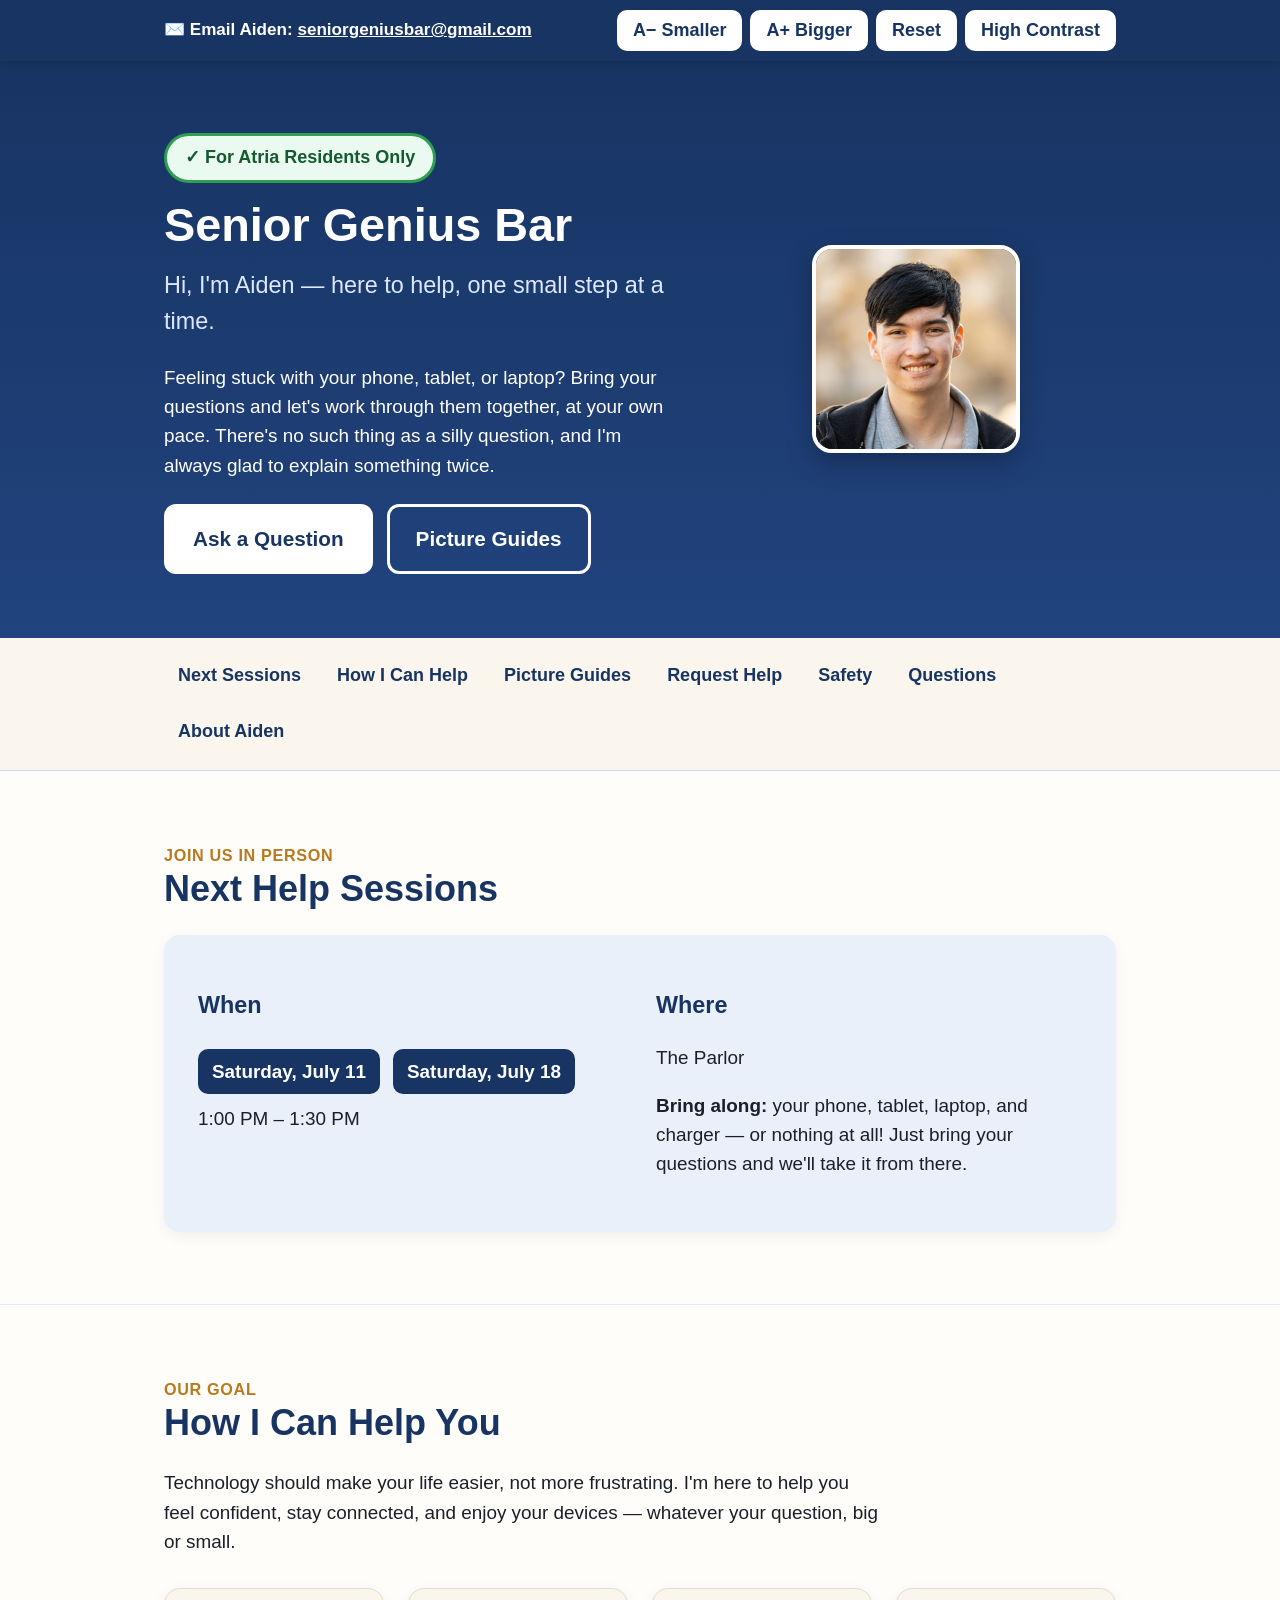
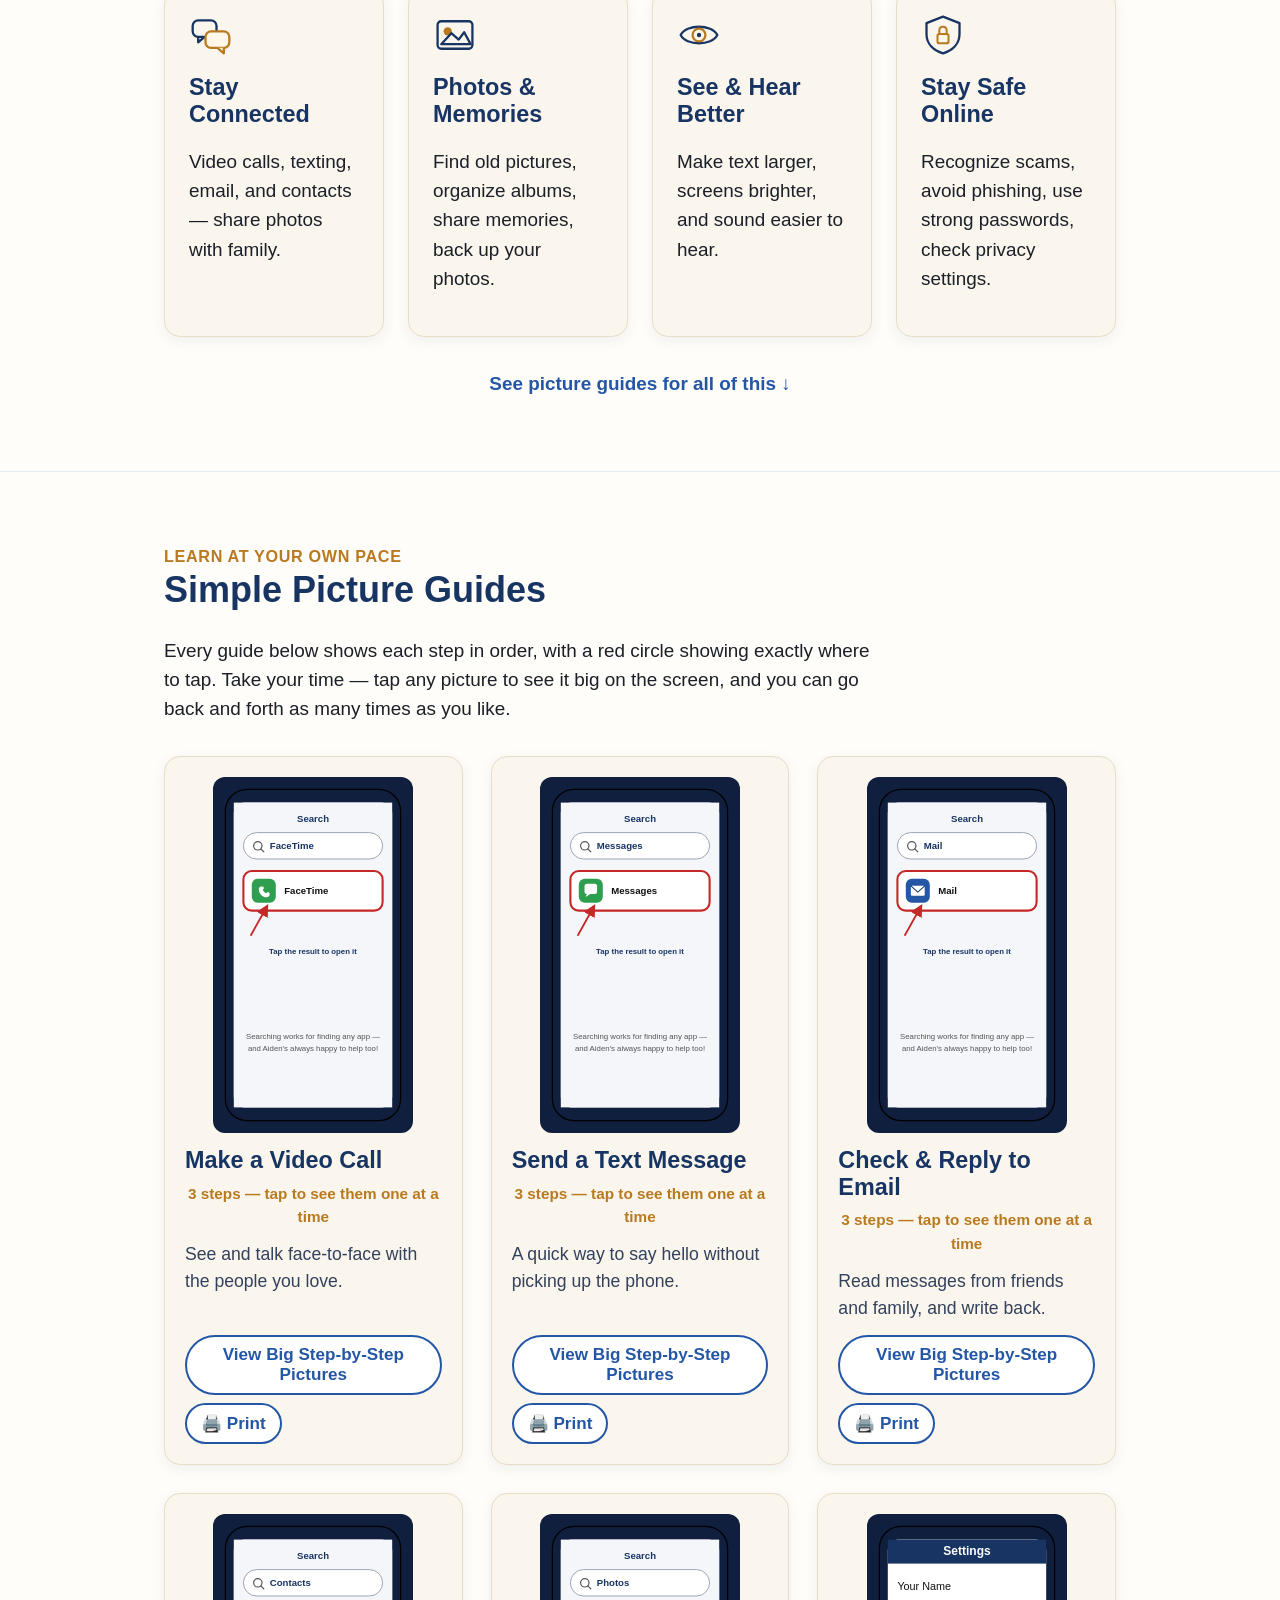
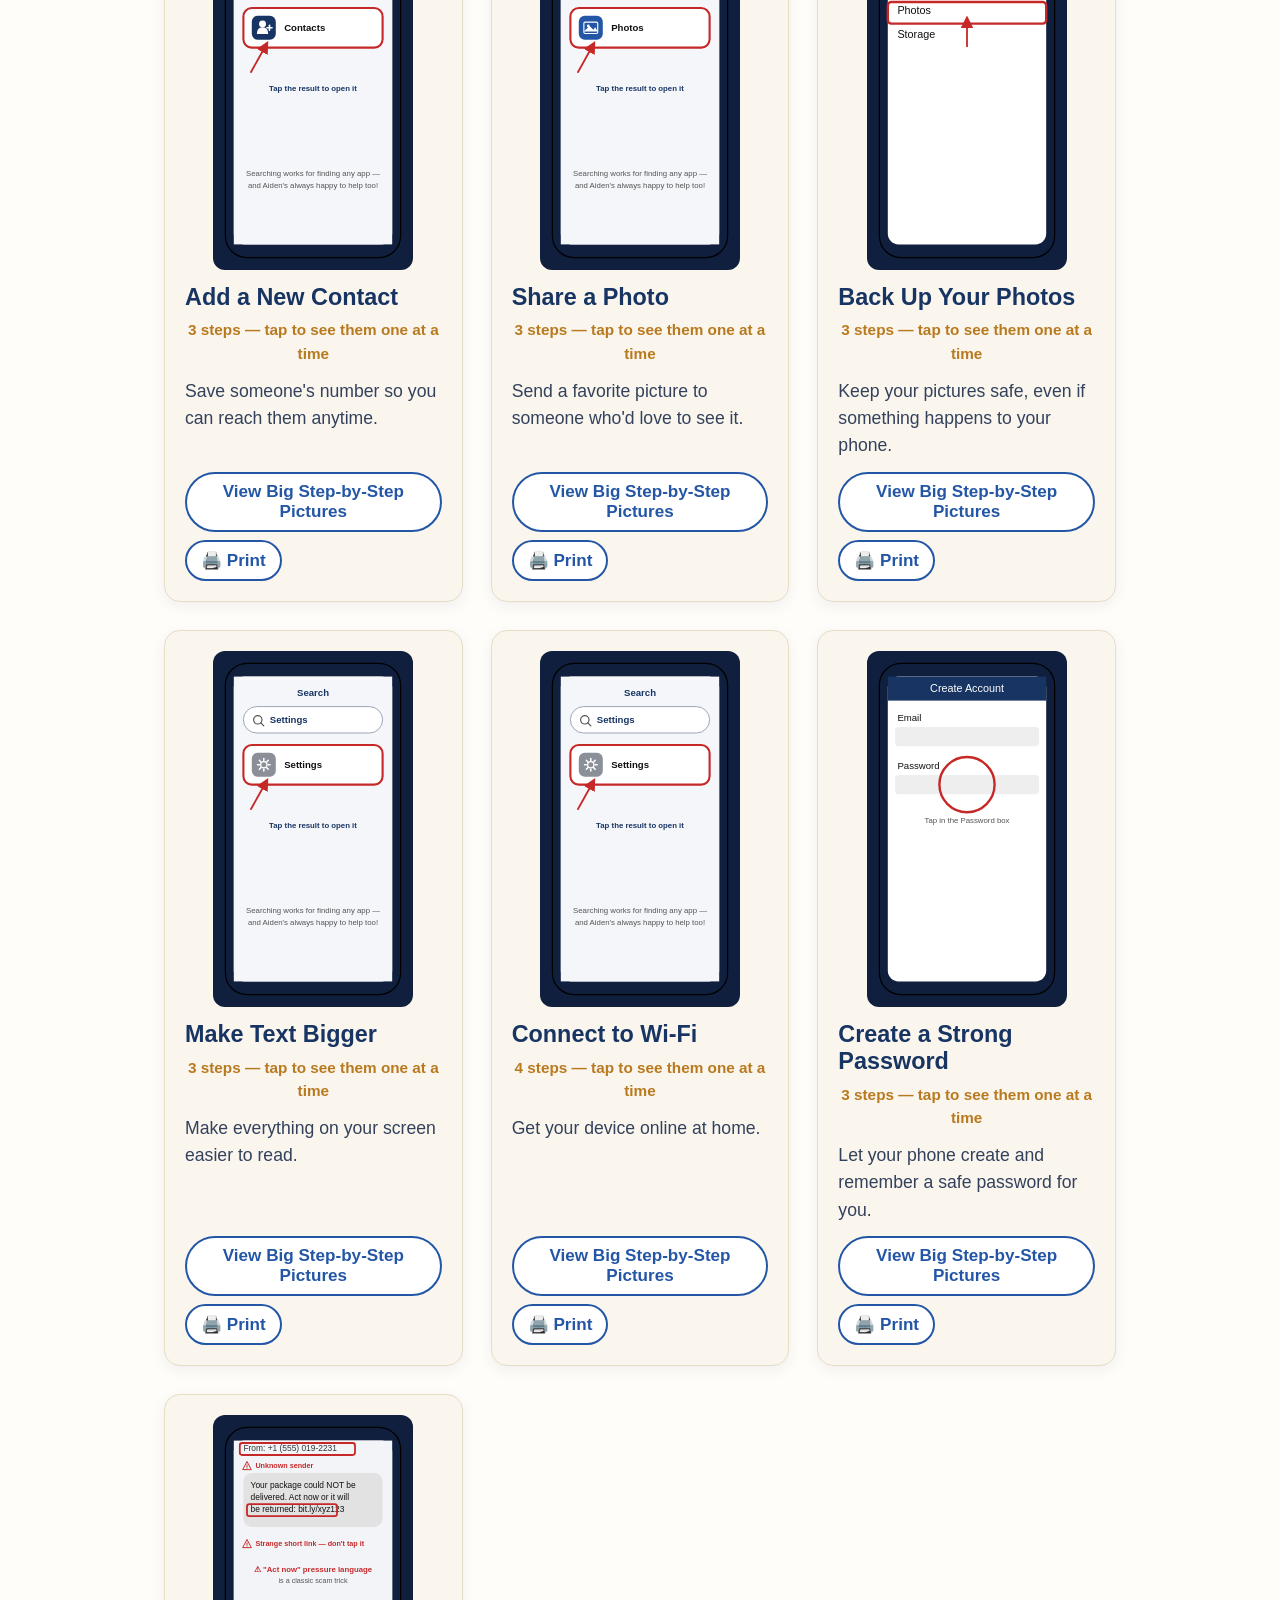
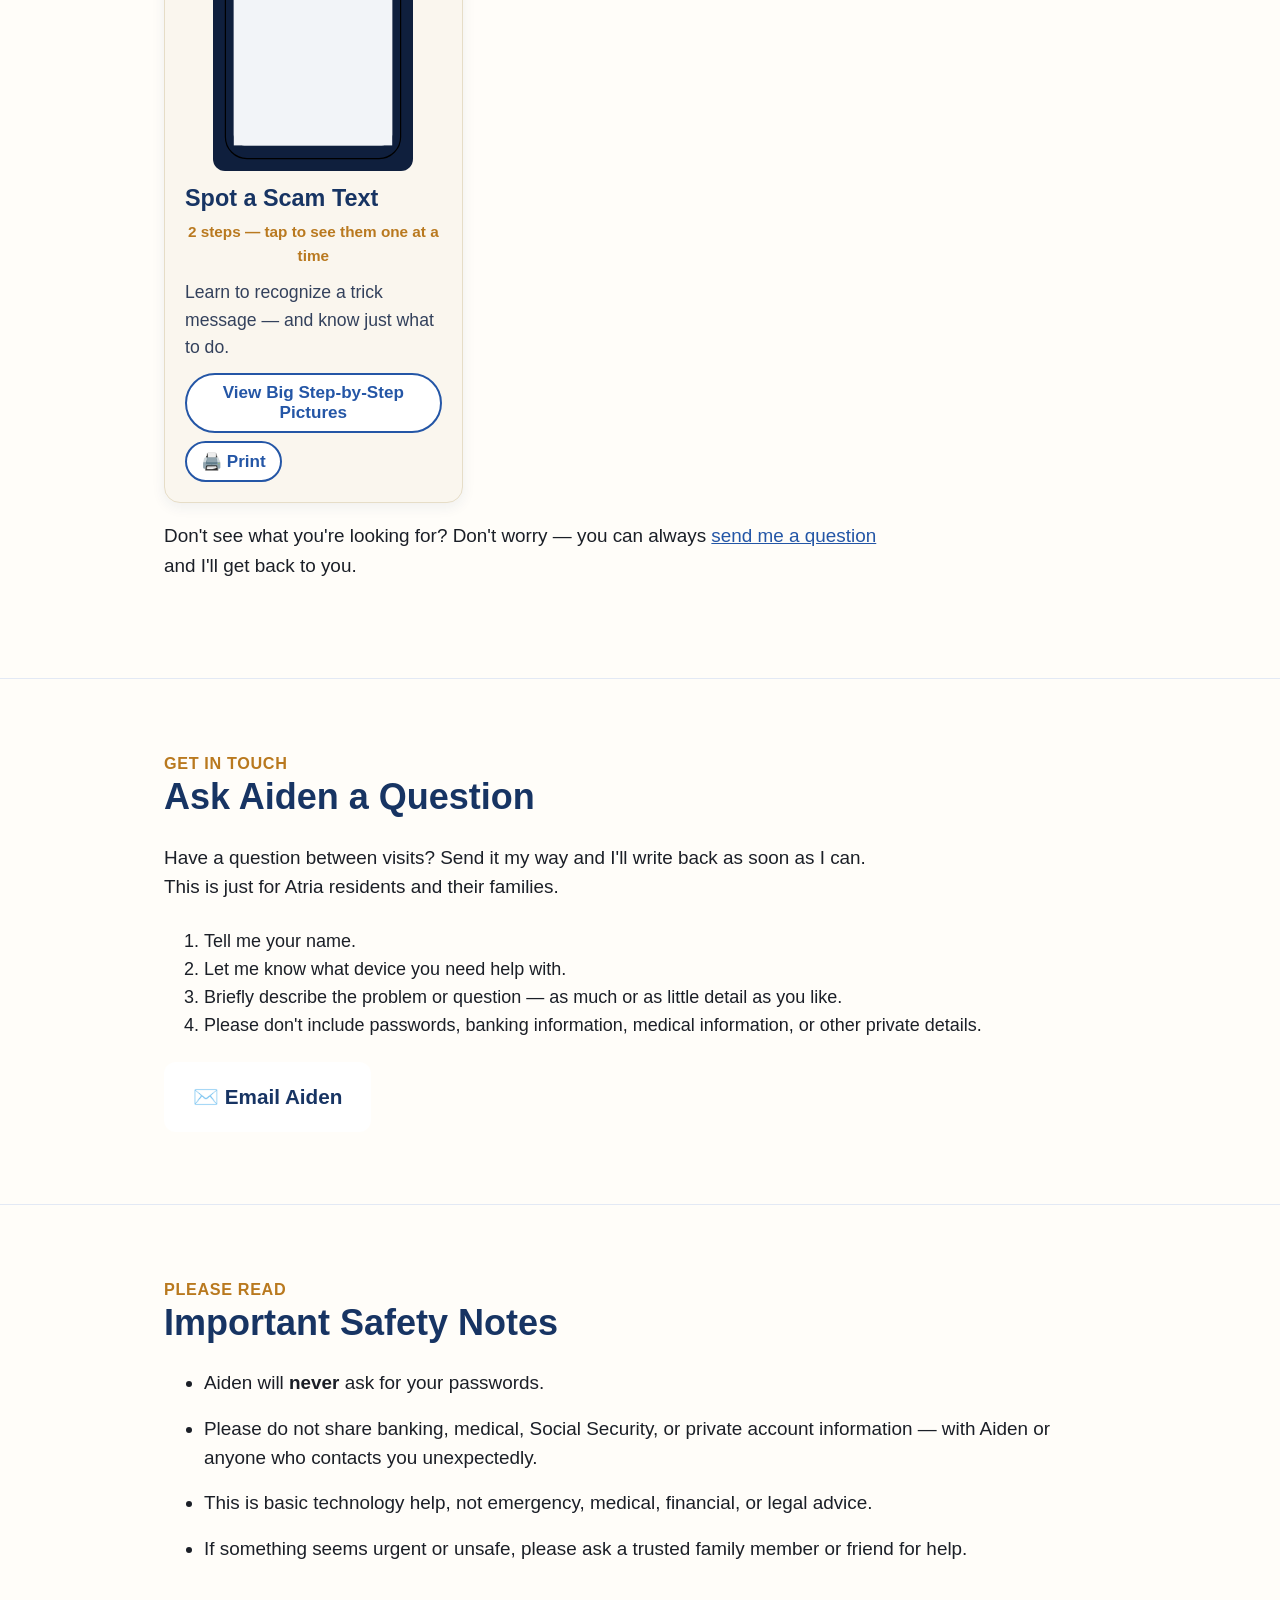
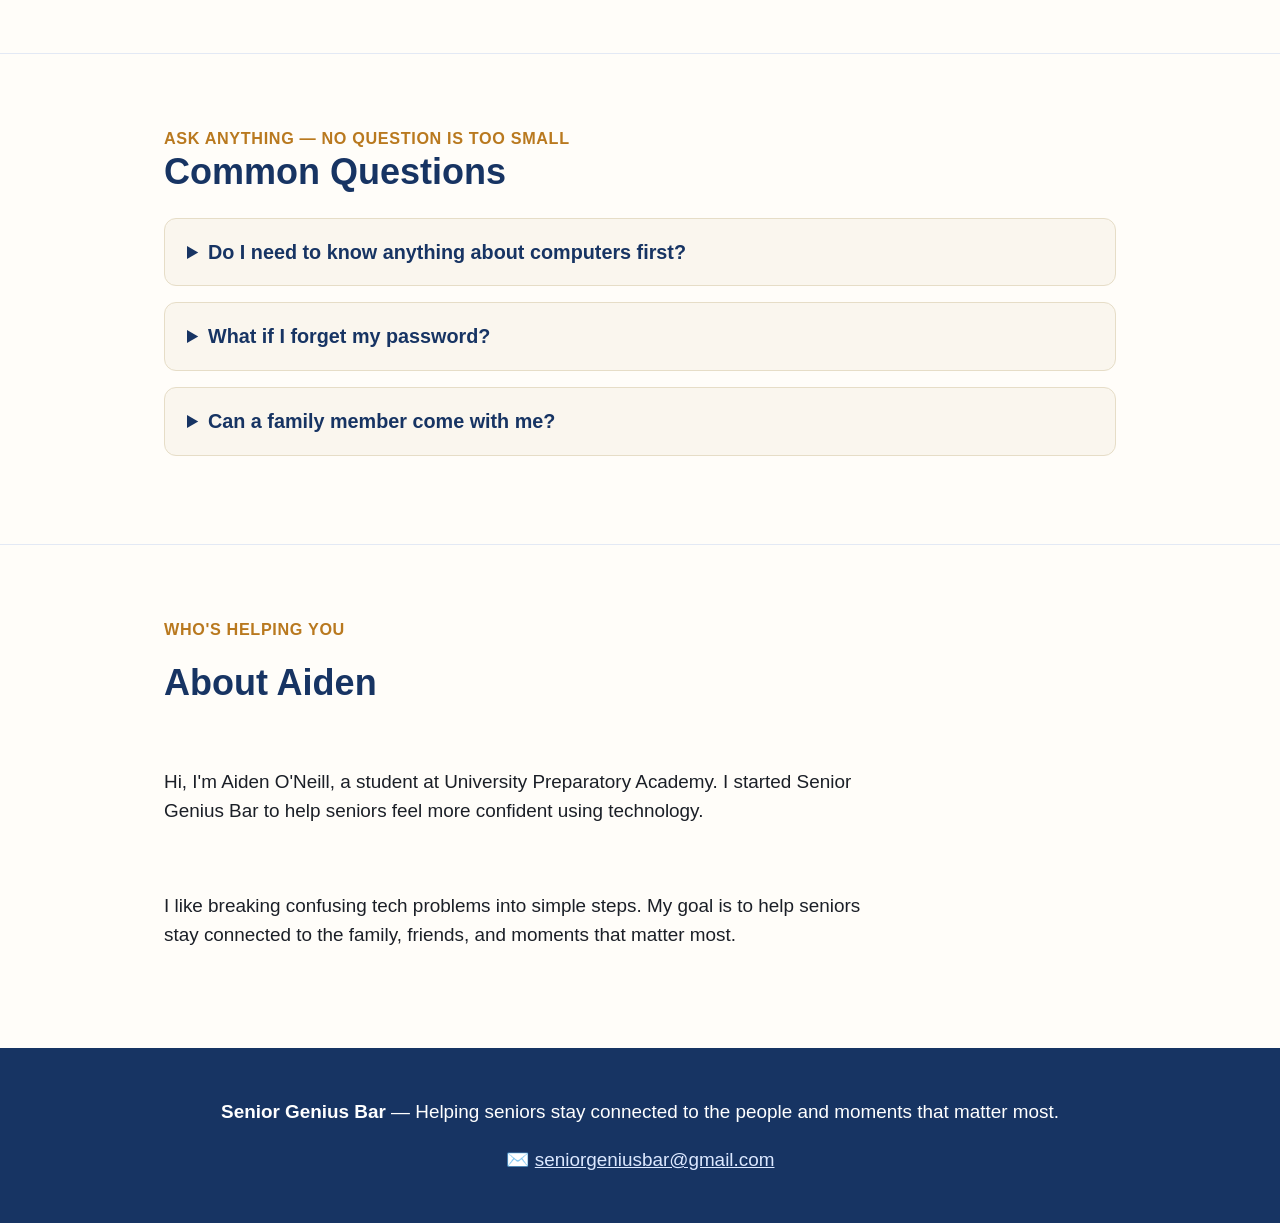
==== commit bb48f7f9: "Rename index_2.html to index.html" ====
--- a/index.html
+++ b/index.html
@@ -20,6 +20,8 @@
     --step: 1;
   }
   html{ font-size: calc(18px * var(--step)); scroll-behavior:smooth; }
+  section, #main{ scroll-margin-top:90px; }
+  @media (max-width:640px){ section, #main{ scroll-margin-top:150px; } }
   *{ box-sizing:border-box; }
   body{
     margin:0; font-family: "Segoe UI", Verdana, Arial, sans-serif;
@@ -41,15 +43,19 @@
   img,svg{ max-width:100%; }
   h1,h2,h3{ color:var(--navy); font-weight:800; line-height:1.15; }
   body.contrast h1, body.contrast h2, body.contrast h3{ color:#bcd6ff; }
-  h2{ font-size:2rem; margin:0 0 .6em; }
+  h2{ font-size:2rem; margin:0 0 .7em; }
   h3{ font-size:1.3rem; }
   p{ font-size:1.05rem; }
+  section > .wrap > p{ margin-bottom:1.4em; max-width:720px; }
   a{ color:var(--blue); }
   .skip-link{ position:absolute; left:-999px; top:0; background:var(--red); color:#fff; padding:10px 16px; z-index:100; border-radius:0 0 8px 0; }
   .skip-link:focus{ left:0; }
   .wrap{ max-width:1000px; margin:0 auto; padding:0 24px; }
   /* Top toolbar */
-  .toolbar{ background:var(--navy); color:#fff; padding:10px 0; font-size:.95rem; }
+  .toolbar{
+    background:var(--navy); color:#fff; padding:10px 0; font-size:.95rem;
+    position:sticky; top:0; z-index:500; box-shadow:0 2px 10px rgba(0,0,0,0.15);
+  }
   .toolbar .wrap{ display:flex; flex-wrap:wrap; gap:14px; align-items:center; justify-content:space-between; }
   .toolbar .controls{ display:flex; gap:8px; flex-wrap:wrap; align-items:center; }
   .toolbar button{
@@ -60,7 +66,8 @@
   .toolbar .call-strip{ font-weight:700; }
   .toolbar .call-strip a{ color:#fff; text-decoration:underline; }
   /* Header / hero */
-  header.hero{ background:linear-gradient(180deg, var(--navy), #21437e); color:#fff; padding:48px 0 40px; }
+  header.hero{ background:linear-gradient(180deg, var(--navy), #21437e); color:#fff; padding:72px 0 64px; }
+  .hero p{ margin-bottom:1.3em; }
   .residents-badge{
     display:inline-flex; align-items:center; gap:8px; background:#eafaf0; color:#155a30;
     border:3px solid #2e9e4f; border-radius:999px; padding:8px 18px; font-weight:800; font-size:1rem;
@@ -72,7 +79,7 @@
   .hero .tag{ font-size:1.3rem; margin:0 0 1em; color:#dce8ff; }
   .hero-photo{ text-align:center; }
   .hero-photo img{ border-radius:20px; border:4px solid #fff; max-width:260px; box-shadow:0 10px 26px rgba(0,0,0,0.25); }
-  .btn-row{ display:flex; gap:14px; flex-wrap:wrap; margin-top:8px; }
+  .btn-row{ display:flex; gap:14px; flex-wrap:wrap; margin-top:22px; }
   .btn{
     display:inline-block; padding:16px 26px; border-radius:12px; font-weight:800; font-size:1.15rem;
     text-decoration:none; cursor:pointer; border:3px solid transparent;
@@ -82,17 +89,17 @@
   .btn-outline{ background:transparent; color:#fff; border-color:#fff; }
   .btn-outline:hover{ background:rgba(255,255,255,.12); }
   nav.mainnav{ background:var(--blue-lighter); border-bottom:1px solid #ccd8ee; }
-  nav.mainnav .wrap{ display:flex; flex-wrap:wrap; gap:4px; padding:10px 24px; }
+  nav.mainnav .wrap{ display:flex; flex-wrap:wrap; gap:8px; padding:14px 24px; }
   nav.mainnav a{
     color:var(--navy); text-decoration:none; font-weight:700; padding:10px 14px; border-radius:10px;
   }
   nav.mainnav a:hover{ background:var(--blue-light); }
-  section{ padding:48px 0; border-bottom:1px solid #e3e9f5; }
+  section{ padding:72px 0; border-bottom:1px solid #e3e9f5; }
   body.contrast section{ border-bottom-color:#123 }
   .eyebrow{ color:var(--gold); font-weight:800; letter-spacing:.04em; text-transform:uppercase; font-size:.9rem; }
   .session-card{
-    background:var(--blue-light); border-radius:var(--radius); padding:28px; display:grid;
-    grid-template-columns:1fr 1fr; gap:24px; box-shadow:0 4px 14px rgba(23,52,99,0.07);
+    background:var(--blue-light); border-radius:var(--radius); padding:34px; display:grid;
+    grid-template-columns:1fr 1fr; gap:32px; box-shadow:0 4px 14px rgba(23,52,99,0.07);
   }
   @media (max-width:700px){ .session-card{ grid-template-columns:1fr; } }
   .session-card ul{ margin:.4em 0; padding-left:1.2em; }
@@ -100,41 +107,36 @@
     display:inline-block; background:var(--navy); color:#fff; font-weight:800; border-radius:10px;
     padding:8px 14px; margin:6px 8px 0 0; font-size:1.05rem;
   }
-  .cards-grid{ display:grid; grid-template-columns:repeat(4,1fr); gap:18px; margin-top:20px; }
+  .cards-grid{ display:grid; grid-template-columns:repeat(4,1fr); gap:24px; margin-top:32px; }
   @media (max-width:900px){ .cards-grid{ grid-template-columns:repeat(2,1fr); } }
   @media (max-width:520px){ .cards-grid{ grid-template-columns:1fr; } }
   .card{
-    background:var(--blue-lighter); border-radius:var(--radius); padding:20px; border:1px solid var(--card-border);
+    background:var(--blue-lighter); border-radius:var(--radius); padding:24px; border:1px solid var(--card-border);
     box-shadow:0 4px 14px rgba(23,52,99,0.07); transition:transform .15s ease, box-shadow .15s ease;
   }
   .card:hover{ transform:translateY(-2px); box-shadow:0 8px 20px rgba(23,52,99,0.12); }
-  .card .card-icon{ margin-bottom:6px; }
-  .guide-jump{ text-align:center; margin-top:22px; }
+  .card .card-icon{ margin-bottom:8px; }
+  .card h3{ margin:0 0 .3em; }
+  .guide-jump{ text-align:center; margin-top:32px; }
   .guide-jump a{ font-weight:800; text-decoration:none; font-size:1.05rem; }
-  .guides-grid{ display:grid; grid-template-columns:repeat(3,1fr); gap:22px; margin-top:24px; }
+  .guides-grid{ display:grid; grid-template-columns:repeat(3,1fr); gap:28px; margin-top:32px; }
   @media (max-width:900px){ .guides-grid{ grid-template-columns:repeat(2,1fr); } }
   @media (max-width:600px){ .guides-grid{ grid-template-columns:1fr; } }
   .guide-card{
     background:var(--blue-lighter); border:1px solid var(--card-border); border-radius:var(--radius);
-    padding:16px; display:flex; flex-direction:column; gap:10px;
+    padding:20px; display:flex; flex-direction:column; gap:12px;
     box-shadow:0 4px 14px rgba(23,52,99,0.07); transition:transform .15s ease, box-shadow .15s ease;
   }
   .guide-card:hover{ transform:translateY(-2px); box-shadow:0 8px 20px rgba(23,52,99,0.12); }
   .guide-card h3{ margin:2px 0 0; }
-  .step-strip{ display:flex; gap:10px; overflow-x:auto; padding-bottom:4px; }
-  .step-item{
-    background:#0f1f3d; border:none; border-radius:12px; padding:8px 8px 10px; cursor:pointer;
-    flex:0 0 auto; width:118px; display:flex; flex-direction:column; align-items:center; gap:6px;
-  }
-  .step-item:hover{ outline:2px solid var(--blue); }
-  .step-item:focus-visible{ outline:4px solid var(--gold); outline-offset:2px; }
-  .step-thumb{ width:100%; display:block; line-height:0; }
-  .step-thumb svg{ width:100%; height:auto; display:block; border-radius:6px; }
-  .step-label{
-    font-size:.82rem; font-weight:800; color:#fff; background:var(--blue); border-radius:999px;
-    padding:3px 12px; white-space:nowrap;
-  }
-  .step-count{ font-size:.85rem; font-weight:700; color:var(--gold); margin:-4px 0 0; }
+  .guide-thumb{
+    background:#0f1f3d; border-radius:12px; padding:10px; cursor:pointer; border:none; width:100%;
+    max-width:200px; margin:0 auto;
+  }
+  .guide-thumb:hover{ outline:2px solid var(--blue); }
+  .guide-thumb:focus-visible{ outline:4px solid var(--gold); outline-offset:3px; }
+  .guide-thumb svg{ width:100%; height:auto; display:block; border-radius:6px; }
+  .step-count{ font-size:.85rem; font-weight:700; color:var(--gold); margin:-4px 0 0; text-align:center; }
   .guide-card p.caption{ margin:0; font-size:.98rem; color:#33415c; }
   body.contrast .guide-card p.caption{ color:#cfe0ff; }
   .guide-actions{ display:flex; gap:8px; flex-wrap:wrap; margin-top:auto; }
@@ -150,16 +152,18 @@
   }
   .modal-backdrop.open{ display:flex; }
   .modal{
-    background:#fff; border-radius:20px; max-width:520px; width:100%; padding:22px;
-    max-height:92vh; overflow:auto; position:relative;
+    background:#fff; border-radius:20px; max-width:420px; width:100%; padding:20px;
+    max-height:94vh; overflow:auto; position:relative;
   }
   body.contrast .modal{ background:#0e2549; }
   .modal-close{
     position:absolute; top:12px; right:12px; background:var(--navy); color:#fff; border:none;
     border-radius:50%; width:44px; height:44px; font-size:1.3rem; cursor:pointer;
   }
-  .modal h3{ margin-top:0; }
-  .modal-caption{ font-size:1.15rem; margin:12px 0; }
+  .modal h3{ margin-top:0; padding-right:40px; }
+  #modalSvgHolder{ max-width:210px; margin:0 auto; }
+  #modalSvgHolder svg{ width:100%; height:auto; display:block; }
+  .modal-caption{ font-size:1.1rem; margin:12px 0; }
   .modal-nav{ display:flex; justify-content:space-between; gap:10px; margin-top:16px; }
   .modal-nav button{
     flex:1; padding:14px; border-radius:12px; font-weight:800; font-size:1.05rem; cursor:pointer;
@@ -169,13 +173,22 @@
   .modal-nav button.primary{ background:var(--blue); color:#fff; }
   .step-dots{ text-align:center; font-weight:700; color:var(--navy); margin-top:6px; }
   body.contrast .step-dots{ color:#bcd6ff; }
-  .safety-list li{ margin-bottom:10px; font-size:1.05rem; }
-  .about-grid{ display:grid; grid-template-columns:1fr; gap:16px; }
-  .faq details{ background:var(--blue-lighter); border:1px solid var(--card-border); border-radius:12px; padding:14px 18px; margin-bottom:12px; }
+  .safety-list li{ margin-bottom:16px; font-size:1.05rem; }
+  .about-grid{ display:grid; grid-template-columns:1fr; gap:20px; }
+  .faq details{ background:var(--blue-lighter); border:1px solid var(--card-border); border-radius:12px; padding:18px 22px; margin-bottom:16px; }
   .faq summary{ font-weight:800; cursor:pointer; font-size:1.1rem; color:var(--navy); }
   body.contrast .faq summary{ color:#bcd6ff; }
   footer{ background:var(--navy); color:#fff; padding:30px 0; text-align:center; }
   footer a{ color:#dce8ff; }
+  .back-to-top{
+    position:fixed; right:20px; bottom:20px; z-index:400;
+    background:var(--navy); color:#fff; border:3px solid #fff; border-radius:50%;
+    width:60px; height:60px; font-size:1rem; font-weight:800; cursor:pointer;
+    box-shadow:0 6px 18px rgba(0,0,0,0.25); display:none; flex-direction:column;
+    align-items:center; justify-content:center; line-height:1.1; gap:1px;
+  }
+  .back-to-top.show{ display:flex; }
+  .back-to-top:hover{ background:var(--blue); }
   .print-only{ display:none; }
   @media print{
     .toolbar, nav.mainnav, .btn-row, .guide-actions, footer, .modal-nav, .modal-close{ display:none !important; }
@@ -341,6 +354,7 @@
     <p>✉️ <a href="mailto:seniorgeniusbar@gmail.com">seniorgeniusbar@gmail.com</a></p>
   </div>
 </footer>
+<button class="back-to-top" id="backToTop" onclick="window.scrollTo({top:0, behavior:'smooth'})" aria-label="Back to top">↑<br>Top</button>
 <!-- Modal / Lightbox -->
 <div class="modal-backdrop" id="modalBackdrop">
   <div class="modal" role="dialog" aria-modal="true" aria-labelledby="modalTitle">
@@ -375,6 +389,11 @@
 }
 applyStep();
 if(localStorage.getItem('sgb_contrast') === '1'){ document.body.classList.add('contrast'); }
+/* ---------- Back to top button ---------- */
+const backToTopBtn = document.getElementById('backToTop');
+window.addEventListener('scroll', () => {
+  backToTopBtn.classList.toggle('show', window.scrollY > 500);
+});
 /* ---------- Picture guide data ---------- */
 const ARROW = `<defs><marker id="arrow" markerWidth="7" markerHeight="7" refX="0.5" refY="3.5" orient="auto"><path d="M0,0 L7,3.5 L0,7 z" fill="#c62828"/></marker></defs>`;
 function phoneFrame(inner){
@@ -491,26 +510,25 @@
     <path d="M-11,6 L-2,-3 L4,3 L7,-1 L11,6 Z" fill="${color}"/>
   </g>`;
 }
-function homeScreenFrame(iconFn, tileColor, label){
-  const positions = [[85,120],[150,120],[215,120],[85,205],[150,205],[215,205],[85,290],[150,290],[215,290]];
-  const targetPos = 4;
-  let tiles = '';
-  positions.forEach((p,i)=>{
-    if(i===targetPos){
-      tiles += `<rect x="${p[0]-35}" y="${p[1]-35}" width="70" height="70" rx="18" fill="${tileColor}"/>`;
-      tiles += iconFn(p[0],p[1],1.7,'#fff');
-      tiles += `<text x="${p[0]}" y="${p[1]+50}" font-size="12" text-anchor="middle" font-family="Arial" fill="#111" font-weight="700">${label}</text>`;
-      tiles += `<circle cx="${p[0]}" cy="${p[1]}" r="46" fill="none" stroke="#c62828" stroke-width="4"/>`;
-      tiles += `<line x1="${p[0]-78}" y1="${p[1]+96}" x2="${p[0]-50}" y2="${p[1]+38}" stroke="#c62828" stroke-width="3" marker-end="url(#arrow)"/>`;
-    } else {
-      tiles += `<rect x="${p[0]-35}" y="${p[1]-35}" width="70" height="70" rx="18" fill="#dfe6f2"/>`;
-    }
-  });
+function searchFrame(iconFn, tileColor, label){
+  // Every device has a search feature, and it's a far more reliable way to
+  // find an app than hunting for an icon (which sits in a different spot
+  // on every phone, tablet, and computer).
   return phoneFrame(`
-    <rect x="18" y="26" width="264" height="508" fill="#c9d6ea"/>
-    <text x="150" y="60" fill="#173463" font-size="15" font-weight="700" text-anchor="middle" font-family="Arial">Home Screen</text>
-    ${tiles}
-    <text x="150" y="420" font-size="13" text-anchor="middle" fill="#173463" font-weight="700" font-family="Arial">Tap the ${label} app to get started</text>
+    <rect x="18" y="26" width="264" height="508" fill="#f4f6fa"/>
+    <text x="150" y="58" fill="#173463" font-size="16" font-weight="700" text-anchor="middle" font-family="Arial">Search</text>
+    <rect x="34" y="76" width="232" height="44" rx="22" fill="#fff" stroke="#98a2b3" stroke-width="1.6"/>
+    <circle cx="58" cy="98" r="7" fill="none" stroke="#555" stroke-width="2"/>
+    <line x1="63" y1="103" x2="68" y2="108" stroke="#555" stroke-width="2" stroke-linecap="round"/>
+    <text x="78" y="104" font-size="16" font-family="Arial" fill="#173463" font-weight="700">${label}</text>
+    <rect x="34" y="140" width="232" height="66" rx="14" fill="#fff" stroke="#c62828" stroke-width="3.5"/>
+    <rect x="48" y="153" width="40" height="40" rx="10" fill="${tileColor}"/>
+    ${iconFn(68,173,1.05,'#fff')}
+    <text x="102" y="179" font-size="16" font-family="Arial" fill="#111" font-weight="700">${label}</text>
+    <line x1="46" y1="248" x2="66" y2="212" stroke="#c62828" stroke-width="3" marker-end="url(#arrow)"/>
+    <text x="150" y="278" font-size="13" text-anchor="middle" fill="#173463" font-weight="700" font-family="Arial">Tap the result to open it</text>
+    <text x="150" y="420" font-size="13" text-anchor="middle" fill="#555" font-family="Arial">Searching works for finding any app —</text>
+    <text x="150" y="440" font-size="13" text-anchor="middle" fill="#555" font-family="Arial">and Aiden's always happy to help too!</text>
   `);
 }
 function confirmFrame(title, lines){
@@ -528,8 +546,8 @@
     title: "Make a Video Call",
     summary: "See and talk face-to-face with the people you love.",
     steps: [
-      { caption: "Find the FaceTime or Phone app on your Home Screen and tap it to open it.",
-        img: homeScreenFrame(icoPhoneHandset, '#2e9e4f', 'FaceTime') },
+      { caption: "Swipe down or tap the search icon on your device, then type \"FaceTime\" and tap the result to open it. Searching works for finding any app — and Aiden's always happy to help if you get stuck.",
+        img: searchFrame(icoPhoneHandset, '#2e9e4f', 'FaceTime') },
       { caption: "Find the person you want to talk to in your list, then tap the green video-camera icon next to their name.",
         img: phoneFrame(`
         <rect x="18" y="26" width="264" height="40" fill="#173463"/>
@@ -561,8 +579,8 @@
     title: "Send a Text Message",
     summary: "A quick way to say hello without picking up the phone.",
     steps: [
-      { caption: "Find the Messages app on your Home Screen and tap it to open it.",
-        img: homeScreenFrame(icoChatBubble, '#2e9e4f', 'Messages') },
+      { caption: "Swipe down or tap the search icon, then type \"Messages\" and tap the result to open it. This trick works for finding any app — and Aiden's always happy to help if you get stuck.",
+        img: searchFrame(icoChatBubble, '#2e9e4f', 'Messages') },
       { caption: "Tap the compose icon in the top corner to start a brand new message.",
         img: phoneFrame(`
         <rect x="18" y="26" width="264" height="40" fill="#173463"/>
@@ -594,8 +612,8 @@
     title: "Check &amp; Reply to Email",
     summary: "Read messages from friends and family, and write back.",
     steps: [
-      { caption: "Find the Mail app on your Home Screen and tap it to see your messages.",
-        img: homeScreenFrame(icoEnvelope, '#2456a6', 'Mail') },
+      { caption: "Swipe down or tap the search icon, then type \"Mail\" and tap the result to see your messages. Searching works for finding any app — and Aiden's always happy to help if you get stuck.",
+        img: searchFrame(icoEnvelope, '#2456a6', 'Mail') },
       { caption: "Tap on an email in your list to open and read it.",
         img: phoneFrame(`
         <rect x="18" y="26" width="264" height="40" fill="#173463"/>
@@ -629,8 +647,8 @@
     title: "Add a New Contact",
     summary: "Save someone's number so you can reach them anytime.",
     steps: [
-      { caption: "Find the Contacts app on your Home Screen and tap it to open it.",
-        img: homeScreenFrame(icoPersonAdd, '#173463', 'Contacts') },
+      { caption: "Swipe down or tap the search icon, then type \"Contacts\" and tap the result to open it. This trick works for finding any app — and Aiden's always happy to help if you get stuck.",
+        img: searchFrame(icoPersonAdd, '#173463', 'Contacts') },
       { caption: "Tap the plus (+) button to add someone new.",
         img: phoneFrame(`
         <rect x="18" y="26" width="264" height="40" fill="#173463"/>
@@ -664,8 +682,8 @@
     title: "Share a Photo",
     summary: "Send a favorite picture to someone who'd love to see it.",
     steps: [
-      { caption: "Find the Photos app on your Home Screen and tap it to open your pictures.",
-        img: homeScreenFrame(icoImage, '#2456a6', 'Photos') },
+      { caption: "Swipe down or tap the search icon, then type \"Photos\" and tap the result to open your pictures. Searching works for finding any app — and Aiden's always happy to help if you get stuck.",
+        img: searchFrame(icoImage, '#2456a6', 'Photos') },
       { caption: "Open the photo you want to share, then tap the share icon — the little box with an arrow — at the bottom of the screen.",
         img: phoneFrame(`
         <rect x="18" y="26" width="264" height="508" fill="#ffffff"/>
@@ -730,8 +748,8 @@
     title: "Make Text Bigger",
     summary: "Make everything on your screen easier to read.",
     steps: [
-      { caption: "Find the gray Settings gear icon on your Home Screen and tap it.",
-        img: homeScreenFrame(icoGear, '#8a8f98', 'Settings') },
+      { caption: "Swipe down or tap the search icon, then type \"Settings\" and tap the result to open it. Searching works for finding any app — and Aiden's always happy to help if you get stuck.",
+        img: searchFrame(icoGear, '#8a8f98', 'Settings') },
       { caption: "Tap General, then tap Display &amp; Brightness.",
         img: phoneFrame(`
         <rect x="18" y="26" width="264" height="40" fill="#173463"/>
@@ -759,8 +777,8 @@
     title: "Connect to Wi-Fi",
     summary: "Get your device online at home.",
     steps: [
-      { caption: "Find the gray Settings gear icon on your Home Screen and tap it.",
-        img: homeScreenFrame(icoGear, '#8a8f98', 'Settings') },
+      { caption: "Swipe down or tap the search icon, then type \"Settings\" and tap the result to open it. Searching works for finding any app — and Aiden's always happy to help if you get stuck.",
+        img: searchFrame(icoGear, '#8a8f98', 'Settings') },
       { caption: "Tap Wi-Fi near the top of the list.",
         img: phoneFrame(`
         <rect x="18" y="26" width="264" height="40" fill="#173463"/>
@@ -860,17 +878,12 @@
 function renderThumb(idx){
   const g = guides[idx];
   const stepCount = g.steps.length;
-  const stepItems = g.steps.map((s,i)=>`
-    <button class="step-item" onclick="openModal(${idx}, ${i})" aria-label="${g.title}: view step ${i+1} of ${stepCount} big on screen">
-      <span class="step-thumb">${s.img}</span>
-      <span class="step-label">Step ${i+1}</span>
-    </button>`).join('');
   return `<div class="guide-card">
+    <button class="guide-thumb" onclick="openModal(${idx})" aria-label="View picture guide: ${g.title}">
+      ${g.steps[0].img}
+    </button>
     <h3>${g.title}</h3>
-    <p class="step-count">${stepCount} friendly steps — tap any picture to see it big</p>
-    <div class="step-strip" role="group" aria-label="${g.title} steps">
-      ${stepItems}
-    </div>
+    <p class="step-count">${stepCount} step${stepCount>1?'s':''} — tap to see them one at a time</p>
     <p class="caption">${g.summary}</p>
     <div class="guide-actions">
       <button class="chip-btn" onclick="openModal(${idx})">View Big Step-by-Step Pictures</button>
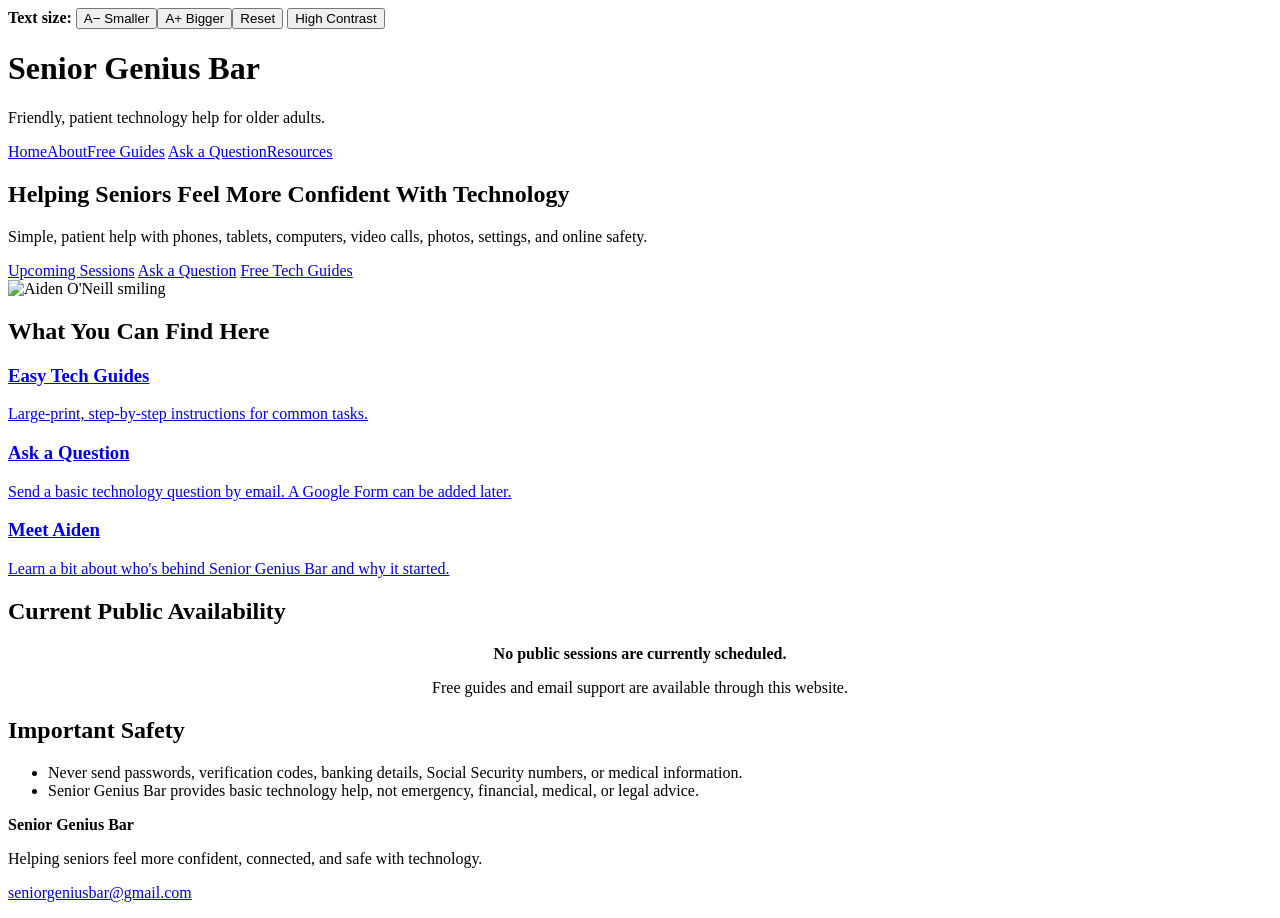
==== commit ca397cbf: "Add files via upload" ====
--- a/index.html
+++ b/index.html
@@ -1,947 +1,41 @@
-<!DOCTYPE html>
-<html lang="en">
-<head>
-<meta charset="UTF-8">
-<meta name="viewport" content="width=device-width, initial-scale=1.0">
-<title>Senior Genius Bar | Friendly Tech Help for Atria Residents</title>
-<meta name="description" content="Friendly technology help for Atria residents and simple senior-friendly picture guides for video calls, texting, photos, and staying safe online.">
-<style>
-  :root{
-    --navy:#173463;
-    --blue:#2456a6;
-    --blue-light:#eaf0f9;
-    --blue-lighter:#faf6ee;
-    --card-border:#e6ddc7;
-    --gold:#b9791f;
-    --red:#c62828;
-    --ink:#1b1f27;
-    --white:#fffdf9;
-    --radius:16px;
-    --step: 1;
-  }
-  html{ font-size: calc(18px * var(--step)); scroll-behavior:smooth; }
-  section, #main{ scroll-margin-top:90px; }
-  @media (max-width:640px){ section, #main{ scroll-margin-top:150px; } }
-  *{ box-sizing:border-box; }
-  body{
-    margin:0; font-family: "Segoe UI", Verdana, Arial, sans-serif;
-    color:var(--ink); background:var(--white); line-height:1.55;
-  }
-  body.contrast{ --blue-light:#0e2549; --blue-lighter:#0a1b38; --ink:#ffffff; --white:#04122b; background:#04122b; }
-  body.contrast .card, body.contrast .guide-card{ background:#0e2549; }
-  body.contrast a{ color:#9fc4ff; }
-  body.contrast nav.mainnav{ background:#0a1b38; border-bottom-color:#1c3d70; }
-  body.contrast nav.mainnav a{ color:#ffffff; }
-  body.contrast nav.mainnav a:hover{ background:#173463; }
-  body.contrast .eyebrow{ color:#f0c26a; }
-  body.contrast .step-count{ color:#f0c26a; }
-  body.contrast .date-pill{ background:#2456a6; }
-  body.contrast .btn-primary{ color:#173463; }
-  body.contrast .btn-outline{ color:#fff; }
-  body.contrast .chip-btn{ color:#9fc4ff; border-color:#9fc4ff; }
-  body.contrast .guide-jump a{ color:#9fc4ff; }
-  img,svg{ max-width:100%; }
-  h1,h2,h3{ color:var(--navy); font-weight:800; line-height:1.15; }
-  body.contrast h1, body.contrast h2, body.contrast h3{ color:#bcd6ff; }
-  h2{ font-size:2rem; margin:0 0 .7em; }
-  h3{ font-size:1.3rem; }
-  p{ font-size:1.05rem; }
-  section > .wrap > p{ margin-bottom:1.4em; max-width:720px; }
-  a{ color:var(--blue); }
-  .skip-link{ position:absolute; left:-999px; top:0; background:var(--red); color:#fff; padding:10px 16px; z-index:100; border-radius:0 0 8px 0; }
-  .skip-link:focus{ left:0; }
-  .wrap{ max-width:1000px; margin:0 auto; padding:0 24px; }
-  /* Top toolbar */
-  .toolbar{
-    background:var(--navy); color:#fff; padding:10px 0; font-size:.95rem;
-    position:sticky; top:0; z-index:500; box-shadow:0 2px 10px rgba(0,0,0,0.15);
-  }
-  .toolbar .wrap{ display:flex; flex-wrap:wrap; gap:14px; align-items:center; justify-content:space-between; }
-  .toolbar .controls{ display:flex; gap:8px; flex-wrap:wrap; align-items:center; }
-  .toolbar button{
-    background:#fff; color:var(--navy); border:2px solid #fff; border-radius:10px;
-    padding:8px 14px; font-size:1rem; font-weight:700; cursor:pointer;
-  }
-  .toolbar button:hover{ background:var(--blue-light); }
-  .toolbar .call-strip{ font-weight:700; }
-  .toolbar .call-strip a{ color:#fff; text-decoration:underline; }
-  /* Header / hero */
-  header.hero{ background:linear-gradient(180deg, var(--navy), #21437e); color:#fff; padding:72px 0 64px; }
-  .hero p{ margin-bottom:1.3em; }
-  .residents-badge{
-    display:inline-flex; align-items:center; gap:8px; background:#eafaf0; color:#155a30;
-    border:3px solid #2e9e4f; border-radius:999px; padding:8px 18px; font-weight:800; font-size:1rem;
-    margin-bottom:16px;
-  }
-  .hero-grid{ display:grid; grid-template-columns:1.3fr 1fr; gap:32px; align-items:center; }
-  @media (max-width:760px){ .hero-grid{ grid-template-columns:1fr; } }
-  .hero h1{ color:#fff; font-size:2.6rem; margin:0 0 .3em; }
-  .hero .tag{ font-size:1.3rem; margin:0 0 1em; color:#dce8ff; }
-  .hero-photo{ text-align:center; }
-  .hero-photo img{ border-radius:20px; border:4px solid #fff; max-width:260px; box-shadow:0 10px 26px rgba(0,0,0,0.25); }
-  .btn-row{ display:flex; gap:14px; flex-wrap:wrap; margin-top:22px; }
-  .btn{
-    display:inline-block; padding:16px 26px; border-radius:12px; font-weight:800; font-size:1.15rem;
-    text-decoration:none; cursor:pointer; border:3px solid transparent;
-  }
-  .btn-primary{ background:#fff; color:var(--navy); }
-  .btn-primary:hover{ background:var(--blue-light); }
-  .btn-outline{ background:transparent; color:#fff; border-color:#fff; }
-  .btn-outline:hover{ background:rgba(255,255,255,.12); }
-  nav.mainnav{ background:var(--blue-lighter); border-bottom:1px solid #ccd8ee; }
-  nav.mainnav .wrap{ display:flex; flex-wrap:wrap; gap:8px; padding:14px 24px; }
-  nav.mainnav a{
-    color:var(--navy); text-decoration:none; font-weight:700; padding:10px 14px; border-radius:10px;
-  }
-  nav.mainnav a:hover{ background:var(--blue-light); }
-  section{ padding:72px 0; border-bottom:1px solid #e3e9f5; }
-  body.contrast section{ border-bottom-color:#123 }
-  .eyebrow{ color:var(--gold); font-weight:800; letter-spacing:.04em; text-transform:uppercase; font-size:.9rem; }
-  .session-card{
-    background:var(--blue-light); border-radius:var(--radius); padding:34px; display:grid;
-    grid-template-columns:1fr 1fr; gap:32px; box-shadow:0 4px 14px rgba(23,52,99,0.07);
-  }
-  @media (max-width:700px){ .session-card{ grid-template-columns:1fr; } }
-  .session-card ul{ margin:.4em 0; padding-left:1.2em; }
-  .date-pill{
-    display:inline-block; background:var(--navy); color:#fff; font-weight:800; border-radius:10px;
-    padding:8px 14px; margin:6px 8px 0 0; font-size:1.05rem;
-  }
-  .cards-grid{ display:grid; grid-template-columns:repeat(4,1fr); gap:24px; margin-top:32px; }
-  @media (max-width:900px){ .cards-grid{ grid-template-columns:repeat(2,1fr); } }
-  @media (max-width:520px){ .cards-grid{ grid-template-columns:1fr; } }
-  .card{
-    background:var(--blue-lighter); border-radius:var(--radius); padding:24px; border:1px solid var(--card-border);
-    box-shadow:0 4px 14px rgba(23,52,99,0.07); transition:transform .15s ease, box-shadow .15s ease;
-  }
-  .card:hover{ transform:translateY(-2px); box-shadow:0 8px 20px rgba(23,52,99,0.12); }
-  .card .card-icon{ margin-bottom:8px; }
-  .card h3{ margin:0 0 .3em; }
-  .guide-jump{ text-align:center; margin-top:32px; }
-  .guide-jump a{ font-weight:800; text-decoration:none; font-size:1.05rem; }
-  .guides-grid{ display:grid; grid-template-columns:repeat(3,1fr); gap:28px; margin-top:32px; }
-  @media (max-width:900px){ .guides-grid{ grid-template-columns:repeat(2,1fr); } }
-  @media (max-width:600px){ .guides-grid{ grid-template-columns:1fr; } }
-  .guide-card{
-    background:var(--blue-lighter); border:1px solid var(--card-border); border-radius:var(--radius);
-    padding:20px; display:flex; flex-direction:column; gap:12px;
-    box-shadow:0 4px 14px rgba(23,52,99,0.07); transition:transform .15s ease, box-shadow .15s ease;
-  }
-  .guide-card:hover{ transform:translateY(-2px); box-shadow:0 8px 20px rgba(23,52,99,0.12); }
-  .guide-card h3{ margin:2px 0 0; }
-  .guide-thumb{
-    background:#0f1f3d; border-radius:12px; padding:10px; cursor:pointer; border:none; width:100%;
-    max-width:200px; margin:0 auto;
-  }
-  .guide-thumb:hover{ outline:2px solid var(--blue); }
-  .guide-thumb:focus-visible{ outline:4px solid var(--gold); outline-offset:3px; }
-  .guide-thumb svg{ width:100%; height:auto; display:block; border-radius:6px; }
-  .step-count{ font-size:.85rem; font-weight:700; color:var(--gold); margin:-4px 0 0; text-align:center; }
-  .guide-card p.caption{ margin:0; font-size:.98rem; color:#33415c; }
-  body.contrast .guide-card p.caption{ color:#cfe0ff; }
-  .guide-actions{ display:flex; gap:8px; flex-wrap:wrap; margin-top:auto; }
-  .chip-btn{
-    background:#fff; border:2px solid var(--blue); color:var(--blue); border-radius:999px;
-    padding:8px 14px; font-weight:700; font-size:.95rem; cursor:pointer;
-  }
-  .chip-btn:hover{ background:var(--blue-light); }
-  /* Modal / lightbox */
-  .modal-backdrop{
-    display:none; position:fixed; inset:0; background:rgba(6,14,32,.82); z-index:1000;
-    align-items:center; justify-content:center; padding:20px;
-  }
-  .modal-backdrop.open{ display:flex; }
-  .modal{
-    background:#fff; border-radius:20px; max-width:420px; width:100%; padding:20px;
-    max-height:94vh; overflow:auto; position:relative;
-  }
-  body.contrast .modal{ background:#0e2549; }
-  .modal-close{
-    position:absolute; top:12px; right:12px; background:var(--navy); color:#fff; border:none;
-    border-radius:50%; width:44px; height:44px; font-size:1.3rem; cursor:pointer;
-  }
-  .modal h3{ margin-top:0; padding-right:40px; }
-  #modalSvgHolder{ max-width:210px; margin:0 auto; }
-  #modalSvgHolder svg{ width:100%; height:auto; display:block; }
-  .modal-caption{ font-size:1.1rem; margin:12px 0; }
-  .modal-nav{ display:flex; justify-content:space-between; gap:10px; margin-top:16px; }
-  .modal-nav button{
-    flex:1; padding:14px; border-radius:12px; font-weight:800; font-size:1.05rem; cursor:pointer;
-    border:2px solid var(--blue); background:#fff; color:var(--blue);
-  }
-  .modal-nav button:disabled{ opacity:.35; cursor:default; }
-  .modal-nav button.primary{ background:var(--blue); color:#fff; }
-  .step-dots{ text-align:center; font-weight:700; color:var(--navy); margin-top:6px; }
-  body.contrast .step-dots{ color:#bcd6ff; }
-  .safety-list li{ margin-bottom:16px; font-size:1.05rem; }
-  .about-grid{ display:grid; grid-template-columns:1fr; gap:20px; }
-  .faq details{ background:var(--blue-lighter); border:1px solid var(--card-border); border-radius:12px; padding:18px 22px; margin-bottom:16px; }
-  .faq summary{ font-weight:800; cursor:pointer; font-size:1.1rem; color:var(--navy); }
-  body.contrast .faq summary{ color:#bcd6ff; }
-  footer{ background:var(--navy); color:#fff; padding:30px 0; text-align:center; }
-  footer a{ color:#dce8ff; }
-  .back-to-top{
-    position:fixed; right:20px; bottom:20px; z-index:400;
-    background:var(--navy); color:#fff; border:3px solid #fff; border-radius:50%;
-    width:60px; height:60px; font-size:1rem; font-weight:800; cursor:pointer;
-    box-shadow:0 6px 18px rgba(0,0,0,0.25); display:none; flex-direction:column;
-    align-items:center; justify-content:center; line-height:1.1; gap:1px;
-  }
-  .back-to-top.show{ display:flex; }
-  .back-to-top:hover{ background:var(--blue); }
-  .print-only{ display:none; }
-  @media print{
-    .toolbar, nav.mainnav, .btn-row, .guide-actions, footer, .modal-nav, .modal-close{ display:none !important; }
-    .print-only{ display:block; }
-  }
-</style>
-</head>
-<body>
-<a class="skip-link" href="#main">Skip to main content</a>
-<div class="toolbar">
-  <div class="wrap">
-    <div class="call-strip">✉️ Email Aiden: <a href="mailto:seniorgeniusbar@gmail.com">seniorgeniusbar@gmail.com</a></div>
-    <div class="controls" role="group" aria-label="Text and contrast settings">
-      <button onclick="changeStep(-1)" aria-label="Make text smaller">A− Smaller</button>
-      <button onclick="changeStep(1)" aria-label="Make text bigger">A+ Bigger</button>
-      <button onclick="resetStep()" aria-label="Reset text size">Reset</button>
-      <button onclick="toggleContrast()" id="contrastBtn" aria-label="Toggle high contrast">High Contrast</button>
-    </div>
-  </div>
-</div>
-<header class="hero">
-  <div class="wrap hero-grid">
-    <div>
-      <span class="residents-badge">✓ For Atria Residents Only</span>
-      <h1>Senior Genius Bar</h1>
-      <p class="tag">Hi, I'm Aiden — here to help, one small step at a time.</p>
-      <p>Feeling stuck with your phone, tablet, or laptop? Bring your questions and let's work through them together, at your own pace. There's no such thing as a silly question, and I'm always glad to explain something twice.</p>
-      <div class="btn-row">
-        <a class="btn btn-primary" href="#remote">Ask a Question</a>
-        <a class="btn btn-outline" href="#guides">Picture Guides</a>
-      </div>
-    </div>
-    <div class="hero-photo">
-      <img src="aiden.png" alt="Aiden O'Neill smiling"
-           onerror="this.onerror=null;this.src='data:image/svg+xml;utf8,'+encodeURIComponent('&lt;svg xmlns=&quot;http://www.w3.org/2000/svg&quot; viewBox=&quot;0 0 260 260&quot;&gt;&lt;rect width=&quot;260&quot; height=&quot;260&quot; rx=&quot;20&quot; fill=&quot;%23eaf0f9&quot;/&gt;&lt;circle cx=&quot;130&quot; cy=&quot;104&quot; r=&quot;46&quot; fill=&quot;%23b9791f&quot;/&gt;&lt;rect x=&quot;56&quot; y=&quot;168&quot; width=&quot;148&quot; height=&quot;72&quot; rx=&quot;36&quot; fill=&quot;%23b9791f&quot;/&gt;&lt;text x=&quot;130&quot; y=&quot;250&quot; font-family=&quot;Arial&quot; font-size=&quot;16&quot; text-anchor=&quot;middle&quot; fill=&quot;%23173463&quot;&gt;Photo coming soon&lt;/text&gt;&lt;/svg&gt;');">
-    </div>
-  </div>
-</header>
-<nav class="mainnav" aria-label="Main">
-  <div class="wrap">
-    <a href="#sessions">Next Sessions</a>
-    <a href="#help">How I Can Help</a>
-    <a href="#guides">Picture Guides</a>
-    <a href="#remote">Request Help</a>
-    <a href="#safety">Safety</a>
-    <a href="#faq">Questions</a>
-    <a href="#about">About Aiden</a>
-  </div>
-</nav>
-<main id="main">
-<section id="sessions">
-  <div class="wrap">
-    <div class="eyebrow">Join us in person</div>
-    <h2>Next Help Sessions</h2>
-    <div class="session-card">
-      <div>
-        <h3>When</h3>
-        <span class="date-pill">Saturday, July 11</span>
-        <span class="date-pill">Saturday, July 18</span>
-        <p style="margin-top:10px;">1:00 PM – 1:30 PM</p>
-      </div>
-      <div>
-        <h3>Where</h3>
-        <p>The Parlor</p>
-        <p><strong>Bring along:</strong> your phone, tablet, laptop, and charger — or nothing at all! Just bring your questions and we'll take it from there.</p>
-      </div>
-    </div>
-  </div>
+<!doctype html><html lang="en"><head><meta charset="utf-8"><meta name="viewport" content="width=device-width,initial-scale=1">
+<title>Home | Senior Genius Bar</title><link rel="stylesheet" href="assets/style.css"></head><body>
+
+<div class="accessibility"><strong>Text size:</strong>
+<button onclick="changeTextSize(-1)">A− Smaller</button><button onclick="changeTextSize(1)">A+ Bigger</button><button onclick="resetTextSize()">Reset</button>
+<button id="contrastToggle" onclick="toggleContrast()">High Contrast</button></div>
+<header><div class="brand"><h1>Senior Genius Bar</h1><p>Friendly, patient technology help for older adults.</p></div>
+<nav>
+<a href="index.html">Home</a><a href="about.html">About</a><a href="guides.html">Free Guides</a>
+<a href="request-help.html">Ask a Question</a><a href="resources.html">Resources</a>
+</nav></header>
+
+<main>
+<div class="container"><section class="hero">
+<div><h2>Helping Seniors Feel More Confident With Technology</h2>
+<p>Simple, patient help with phones, tablets, computers, video calls, photos, settings, and online safety.</p>
+<div class="buttons"><a class="btn" href="#availability">Upcoming Sessions</a>
+<a class="btn green" href="request-help.html">Ask a Question</a>
+<a class="btn secondary" href="guides.html">Free Tech Guides</a></div></div>
+<div class="photo"><img src="assets/aiden.png" alt="Aiden O'Neill smiling"></div>
 </section>
-<section id="help">
-  <div class="wrap">
-    <div class="eyebrow">Our goal</div>
-    <h2>How I Can Help You</h2>
-    <p>Technology should make your life easier, not more frustrating. I'm here to help you feel confident, stay connected, and enjoy your devices — whatever your question, big or small.</p>
-    <div class="cards-grid">
-      <div class="card"><div class="card-icon">
-        <svg viewBox="0 0 48 48" width="44" height="44"><rect x="4" y="8" width="26" height="18" rx="6" fill="none" stroke="#173463" stroke-width="2.5"/><path d="M10,26 L10,32 L17,26" fill="none" stroke="#173463" stroke-width="2.5" stroke-linejoin="round"/><rect x="18" y="20" width="26" height="18" rx="6" fill="#fff8ea" stroke="#b9791f" stroke-width="2.5"/><path d="M38,38 L38,44 L31,38" fill="#fff8ea" stroke="#b9791f" stroke-width="2.5" stroke-linejoin="round"/></svg>
-      </div><h3>Stay Connected</h3><p>Video calls, texting, email, and contacts — share photos with family.</p></div>
-      <div class="card"><div class="card-icon">
-        <svg viewBox="0 0 48 48" width="44" height="44"><rect x="5" y="9" width="38" height="30" rx="4" fill="none" stroke="#173463" stroke-width="2.5"/><circle cx="16" cy="20" r="4.5" fill="#b9791f"/><path d="M9,34 L20,22 L28,29 L34,21 L41,34 Z" fill="none" stroke="#173463" stroke-width="2.5" stroke-linejoin="round"/></svg>
-      </div><h3>Photos &amp; Memories</h3><p>Find old pictures, organize albums, share memories, back up your photos.</p></div>
-      <div class="card"><div class="card-icon">
-        <svg viewBox="0 0 48 48" width="44" height="44"><path d="M4,24 C10,12 38,12 44,24 C38,36 10,36 4,24 Z" fill="none" stroke="#173463" stroke-width="2.5" stroke-linejoin="round"/><circle cx="24" cy="24" r="7" fill="#fff8ea" stroke="#b9791f" stroke-width="2.5"/><circle cx="24" cy="24" r="2.4" fill="#173463"/></svg>
-      </div><h3>See &amp; Hear Better</h3><p>Make text larger, screens brighter, and sound easier to hear.</p></div>
-      <div class="card"><div class="card-icon">
-        <svg viewBox="0 0 48 48" width="44" height="44"><path d="M24,4 L42,11 L42,23 C42,34 34,41 24,44 C14,41 6,34 6,23 L6,11 Z" fill="none" stroke="#173463" stroke-width="2.5" stroke-linejoin="round"/><rect x="18" y="23" width="12" height="10" rx="2" fill="#fff8ea" stroke="#b9791f" stroke-width="2.2"/><path d="M20,23 L20,19 Q20,15 24,15 Q28,15 28,19 L28,23" fill="none" stroke="#b9791f" stroke-width="2.2"/></svg>
-      </div><h3>Stay Safe Online</h3><p>Recognize scams, avoid phishing, use strong passwords, check privacy settings.</p></div>
-    </div>
-    <div class="guide-jump">
-      <a href="#guides">See picture guides for all of this ↓</a>
-    </div>
-  </div>
-</section>
-<section id="guides">
-  <div class="wrap">
-    <div class="eyebrow">Learn at your own pace</div>
-    <h2>Simple Picture Guides</h2>
-    <p>Every guide below shows each step in order, with a red circle showing exactly where to tap. Take your time — tap any picture to see it big on the screen, and you can go back and forth as many times as you like.</p>
-    <div class="guides-grid" id="guideGrid"></div>
-    <p style="margin-top:18px;">Don't see what you're looking for? Don't worry — you can always <a href="#remote">send me a question</a> and I'll get back to you.</p>
-  </div>
-</section>
-<section id="remote">
-  <div class="wrap">
-    <div class="eyebrow">Get in touch</div>
-    <h2>Ask Aiden a Question</h2>
-    <p>Have a question between visits? Send it my way and I'll write back as soon as I can. This is just for Atria residents and their families.</p>
-    <ol>
-      <li>Tell me your name.</li>
-      <li>Let me know what device you need help with.</li>
-      <li>Briefly describe the problem or question — as much or as little detail as you like.</li>
-      <li>Please don't include passwords, banking information, medical information, or other private details.</li>
-    </ol>
-    <div class="btn-row">
-      <a class="btn btn-primary" href="mailto:seniorgeniusbar@gmail.com?subject=Tech%20Help%20Request">✉️ Email Aiden</a>
-    </div>
-  </div>
-</section>
-<section id="safety">
-  <div class="wrap">
-    <div class="eyebrow">Please read</div>
-    <h2>Important Safety Notes</h2>
-    <ul class="safety-list">
-      <li>Aiden will <strong>never</strong> ask for your passwords.</li>
-      <li>Please do not share banking, medical, Social Security, or private account information — with Aiden or anyone who contacts you unexpectedly.</li>
-      <li>This is basic technology help, not emergency, medical, financial, or legal advice.</li>
-      <li>If something seems urgent or unsafe, please ask a trusted family member or friend for help.</li>
-    </ul>
-  </div>
-</section>
-<section id="faq">
-  <div class="wrap">
-    <div class="eyebrow">Ask anything — no question is too small</div>
-    <h2>Common Questions</h2>
-    <div class="faq">
-      <details>
-        <summary>Do I need to know anything about computers first?</summary>
-        <p>Not at all. Most people who reach out have never used a smartphone or tablet before. We start wherever you are.</p>
-      </details>
-      <details>
-        <summary>What if I forget my password?</summary>
-        <p>Bring the device anyway. We can often help you reset it together, or talk through safe ways to keep track of passwords going forward.</p>
-      </details>
-      <details>
-        <summary>Can a family member come with me?</summary>
-        <p>Of course. Family members are always welcome to reach out on your behalf or join in on a call.</p>
-      </details>
-    </div>
-  </div>
-</section>
-<section id="about" style="border-bottom:none;">
-  <div class="wrap about-grid">
-    <div class="eyebrow">Who's helping you</div>
-    <h2>About Aiden</h2>
-    <p>Hi, I'm Aiden O'Neill, a student at University Preparatory Academy. I started Senior Genius Bar to help seniors feel more confident using technology.</p>
-    <p>I like breaking confusing tech problems into simple steps. My goal is to help seniors stay connected to the family, friends, and moments that matter most.</p>
-  </div>
-</section>
+<section><h2 class="section-title">What You Can Find Here</h2><div class="grid">
+<a class="tile" href="guides.html"><h3>Easy Tech Guides</h3><p>Large-print, step-by-step instructions for common tasks.</p></a>
+<a class="tile" href="request-help.html"><h3>Ask a Question</h3><p>Send a basic technology question by email. A Google Form can be added later.</p></a>
+<a class="tile" href="about.html"><h3>Meet Aiden</h3><p>Learn a bit about who's behind Senior Genius Bar and why it started.</p></a>
+</div></section>
+<section id="availability"><div class="card"><h2 class="section-title">Current Public Availability</h2>
+<p style="text-align:center"><strong>No public sessions are currently scheduled.</strong></p>
+<p style="text-align:center">Free guides and email support are available through this website.</p></div></section>
+<section><div class="card safety"><h2>Important Safety</h2><ul>
+<li>Never send passwords, verification codes, banking details, Social Security numbers, or medical information.</li>
+<li>Senior Genius Bar provides basic technology help, not emergency, financial, medical, or legal advice.</li>
+</ul></div></section></div>
 </main>
-<footer>
-  <div class="wrap">
-    <p><strong>Senior Genius Bar</strong> — Helping seniors stay connected to the people and moments that matter most.</p>
-    <p>✉️ <a href="mailto:seniorgeniusbar@gmail.com">seniorgeniusbar@gmail.com</a></p>
-  </div>
-</footer>
-<button class="back-to-top" id="backToTop" onclick="window.scrollTo({top:0, behavior:'smooth'})" aria-label="Back to top">↑<br>Top</button>
-<!-- Modal / Lightbox -->
-<div class="modal-backdrop" id="modalBackdrop">
-  <div class="modal" role="dialog" aria-modal="true" aria-labelledby="modalTitle">
-    <button class="modal-close" onclick="closeModal()" aria-label="Close">✕</button>
-    <h3 id="modalTitle"></h3>
-    <div id="modalSvgHolder"></div>
-    <p class="modal-caption" id="modalCaption"></p>
-    <div class="step-dots" id="stepDots"></div>
-    <div class="modal-nav">
-      <button id="btnBack" onclick="stepGuide(-1)">◀ Back</button>
-      <button onclick="speakCaption()">🔊 Read Aloud</button>
-      <button id="btnNext" class="primary" onclick="stepGuide(1)">Next ▶</button>
-    </div>
-  </div>
-</div>
-<script>
-/* ---------- Text size & contrast controls ---------- */
-function applyStep(){
-  const s = localStorage.getItem('sgb_step') || '1';
-  document.documentElement.style.setProperty('--step', s);
-}
-function changeStep(dir){
-  let s = parseFloat(localStorage.getItem('sgb_step') || '1');
-  s = Math.min(1.6, Math.max(0.8, s + dir*0.1));
-  localStorage.setItem('sgb_step', s);
-  applyStep();
-}
-function resetStep(){ localStorage.setItem('sgb_step','1'); applyStep(); }
-function toggleContrast(){
-  document.body.classList.toggle('contrast');
-  localStorage.setItem('sgb_contrast', document.body.classList.contains('contrast') ? '1':'0');
-}
-applyStep();
-if(localStorage.getItem('sgb_contrast') === '1'){ document.body.classList.add('contrast'); }
-/* ---------- Back to top button ---------- */
-const backToTopBtn = document.getElementById('backToTop');
-window.addEventListener('scroll', () => {
-  backToTopBtn.classList.toggle('show', window.scrollY > 500);
-});
-/* ---------- Picture guide data ---------- */
-const ARROW = `<defs><marker id="arrow" markerWidth="7" markerHeight="7" refX="0.5" refY="3.5" orient="auto"><path d="M0,0 L7,3.5 L0,7 z" fill="#c62828"/></marker></defs>`;
-function phoneFrame(inner){
-  return `<svg viewBox="0 0 300 560" width="300" height="560" xmlns="http://www.w3.org/2000/svg" role="img" style="width:100%;height:auto;display:block;">
-    ${ARROW}
-    <rect x="4" y="4" width="292" height="552" rx="36" fill="#0f1f3d" stroke="#000" stroke-width="2"/>
-    <rect x="18" y="26" width="264" height="508" rx="18" fill="#ffffff"/>
-    ${inner}
-  </svg>`;
-}
-/* ---- Accurate small vector icons (replace emoji, which render inconsistently) ---- */
-function icoCamera(cx,cy,scale=1,color='#fff'){
-  return `<g transform="translate(${cx},${cy}) scale(${scale})">
-    <rect x="-9" y="-6" width="14" height="12" rx="2" fill="${color}"/>
-    <path d="M5,-3 L11,-7 L11,7 L5,3 Z" fill="${color}"/>
-  </g>`;
-}
-function icoPhoneHandset(cx,cy,scale=1,color='#fff',rotate=0){
-  return `<g transform="translate(${cx},${cy}) rotate(${rotate}) scale(${scale})">
-    <path d="M-8,-2 c0,-3 2,-5 4,-5 l2,0 c1,0 2,1 2,2 l0,1.5 c0,0.8 -0.6,1 -1,1.2 c-0.7,0.3 -0.9,0.9 -0.5,1.6 c1,1.8 2.6,3.4 4.4,4.4 c0.7,0.4 1.3,0.2 1.6,-0.5 c0.2,-0.4 0.4,-1 1.2,-1 l1.5,0 c1,0 2,1 2,2 l0,2 c0,2 -2,4 -5,4 c-6,0 -12,-6 -12,-12 Z" fill="${color}"/>
-  </g>`;
-}
-function icoPencil(cx,cy,scale=1,color='#fff'){
-  return `<g transform="translate(${cx},${cy}) scale(${scale})">
-    <line x1="-7" y1="7" x2="6" y2="-6" stroke="${color}" stroke-width="4" stroke-linecap="round"/>
-    <path d="M-7,7 L-10,11 L-6,10 Z" fill="${color}"/>
-  </g>`;
-}
-function icoCompose(cx,cy,scale=1,color='#fff'){
-  return `<g transform="translate(${cx},${cy}) scale(${scale})">
-    <rect x="-7" y="-7" width="11" height="14" rx="1.5" fill="none" stroke="${color}" stroke-width="1.6"/>
-    <path d="M2,4 L9,-3 L12,0 L5,7 L1,8 Z" fill="${color}"/>
-  </g>`;
-}
-function icoSendArrow(cx,cy,scale=1,color='#fff'){
-  return `<g transform="translate(${cx},${cy}) scale(${scale})">
-    <path d="M0,7 L0,-7 M-6,-1 L0,-7 L6,-1" fill="none" stroke="${color}" stroke-width="2.6" stroke-linecap="round" stroke-linejoin="round"/>
-  </g>`;
-}
-function icoReply(cx,cy,scale=1,color='#2456a6'){
-  return `<g transform="translate(${cx},${cy}) scale(${scale})">
-    <path d="M6,-6 Q-8,-6 -8,4 L-8,7" fill="none" stroke="${color}" stroke-width="2.2" stroke-linecap="round"/>
-    <path d="M-4,0 L-8,4 L-4,8" fill="none" stroke="${color}" stroke-width="2.2" stroke-linecap="round" stroke-linejoin="round"/>
-  </g>`;
-}
-function icoLock(cx,cy,scale=1,color='#555'){
-  return `<g transform="translate(${cx},${cy}) scale(${scale})">
-    <rect x="-5" y="-1" width="10" height="8" rx="1.5" fill="none" stroke="${color}" stroke-width="1.6"/>
-    <path d="M-3,-1 L-3,-4 Q-3,-7 0,-7 Q3,-7 3,-4 L3,-1" fill="none" stroke="${color}" stroke-width="1.6"/>
-  </g>`;
-}
-function icoWifi(cx,cy,scale=1,color='#2456a6'){
-  return `<g transform="translate(${cx},${cy}) scale(${scale})">
-    <path d="M-9,-2 Q0,-11 9,-2" fill="none" stroke="${color}" stroke-width="2" stroke-linecap="round"/>
-    <path d="M-6,2 Q0,-5 6,2" fill="none" stroke="${color}" stroke-width="2" stroke-linecap="round"/>
-    <circle cx="0" cy="6" r="1.8" fill="${color}"/>
-  </g>`;
-}
-function icoWarning(cx,cy,scale=1,color='#c62828'){
-  return `<g transform="translate(${cx},${cy}) scale(${scale})">
-    <path d="M0,-9 L9,8 L-9,8 Z" fill="none" stroke="${color}" stroke-width="2" stroke-linejoin="round"/>
-    <line x1="0" y1="-2" x2="0" y2="3" stroke="${color}" stroke-width="2" stroke-linecap="round"/>
-    <circle cx="0" cy="6" r="1" fill="${color}"/>
-  </g>`;
-}
-function icoPlus(cx,cy,scale=1,color='#fff'){
-  return `<g transform="translate(${cx},${cy}) scale(${scale})">
-    <line x1="0" y1="-7" x2="0" y2="7" stroke="${color}" stroke-width="2.4" stroke-linecap="round"/>
-    <line x1="-7" y1="0" x2="7" y2="0" stroke="${color}" stroke-width="2.4" stroke-linecap="round"/>
-  </g>`;
-}
-function icoCheck(cx,cy,scale=1,color='#2e9e4f'){
-  return `<g transform="translate(${cx},${cy}) scale(${scale})">
-    <path d="M-6,0 L-2,4 L7,-6" fill="none" stroke="${color}" stroke-width="2.6" stroke-linecap="round" stroke-linejoin="round"/>
-  </g>`;
-}
-function icoToggle(x,y,on){
-  const track = on ? '#2e9e4f' : '#d6d9de';
-  const knobX = on ? x+18 : x+4;
-  return `<rect x="${x}" y="${y}" width="36" height="20" rx="10" fill="${track}"/><circle cx="${knobX}" cy="${y+10}" r="8" fill="#fff"/>`;
-}
-function icoGear(cx,cy,scale=1,color='#fff'){
-  let teeth = '';
-  for(let i=0;i<8;i++){
-    const a = i*Math.PI/4;
-    const x1=Math.cos(a)*7, y1=Math.sin(a)*7, x2=Math.cos(a)*10, y2=Math.sin(a)*10;
-    teeth += `<line x1="${x1.toFixed(1)}" y1="${y1.toFixed(1)}" x2="${x2.toFixed(1)}" y2="${y2.toFixed(1)}" stroke="${color}" stroke-width="2.4" stroke-linecap="round"/>`;
-  }
-  return `<g transform="translate(${cx},${cy}) scale(${scale})">${teeth}<circle r="5" fill="none" stroke="${color}" stroke-width="2"/></g>`;
-}
-function icoChatBubble(cx,cy,scale=1,color='#fff'){
-  return `<g transform="translate(${cx},${cy}) scale(${scale})">
-    <path d="M-10,-7 Q-10,-11 -6,-11 L6,-11 Q10,-11 10,-7 L10,1 Q10,5 6,5 L-1,5 L-8,10 L-6.5,5 L-6,5 Q-10,5 -10,1 Z" fill="${color}"/>
-  </g>`;
-}
-function icoEnvelope(cx,cy,scale=1,color='#fff'){
-  return `<g transform="translate(${cx},${cy}) scale(${scale})">
-    <rect x="-11" y="-8" width="22" height="16" rx="2" fill="${color}"/>
-    <path d="M-11,-8 L0,2 L11,-8" fill="none" stroke="#173463" stroke-width="1.6" stroke-linejoin="round"/>
-  </g>`;
-}
-function icoPersonAdd(cx,cy,scale=1,color='#fff'){
-  return `<g transform="translate(${cx},${cy}) scale(${scale})">
-    <circle cx="-2" cy="-6" r="5.5" fill="${color}"/>
-    <path d="M-11,10 Q-11,-1 -2,-1 Q7,-1 7,10 Z" fill="${color}"/>
-    <line x1="9" y1="-4" x2="9" y2="4" stroke="${color}" stroke-width="2.6" stroke-linecap="round"/>
-    <line x1="5" y1="0" x2="13" y2="0" stroke="${color}" stroke-width="2.6" stroke-linecap="round"/>
-  </g>`;
-}
-function icoImage(cx,cy,scale=1,color='#fff'){
-  return `<g transform="translate(${cx},${cy}) scale(${scale})">
-    <rect x="-11" y="-9" width="22" height="18" rx="2" fill="none" stroke="${color}" stroke-width="1.8"/>
-    <circle cx="-4" cy="-3" r="2.2" fill="${color}"/>
-    <path d="M-11,6 L-2,-3 L4,3 L7,-1 L11,6 Z" fill="${color}"/>
-  </g>`;
-}
-function searchFrame(iconFn, tileColor, label){
-  // Every device has a search feature, and it's a far more reliable way to
-  // find an app than hunting for an icon (which sits in a different spot
-  // on every phone, tablet, and computer).
-  return phoneFrame(`
-    <rect x="18" y="26" width="264" height="508" fill="#f4f6fa"/>
-    <text x="150" y="58" fill="#173463" font-size="16" font-weight="700" text-anchor="middle" font-family="Arial">Search</text>
-    <rect x="34" y="76" width="232" height="44" rx="22" fill="#fff" stroke="#98a2b3" stroke-width="1.6"/>
-    <circle cx="58" cy="98" r="7" fill="none" stroke="#555" stroke-width="2"/>
-    <line x1="63" y1="103" x2="68" y2="108" stroke="#555" stroke-width="2" stroke-linecap="round"/>
-    <text x="78" y="104" font-size="16" font-family="Arial" fill="#173463" font-weight="700">${label}</text>
-    <rect x="34" y="140" width="232" height="66" rx="14" fill="#fff" stroke="#c62828" stroke-width="3.5"/>
-    <rect x="48" y="153" width="40" height="40" rx="10" fill="${tileColor}"/>
-    ${iconFn(68,173,1.05,'#fff')}
-    <text x="102" y="179" font-size="16" font-family="Arial" fill="#111" font-weight="700">${label}</text>
-    <line x1="46" y1="248" x2="66" y2="212" stroke="#c62828" stroke-width="3" marker-end="url(#arrow)"/>
-    <text x="150" y="278" font-size="13" text-anchor="middle" fill="#173463" font-weight="700" font-family="Arial">Tap the result to open it</text>
-    <text x="150" y="420" font-size="13" text-anchor="middle" fill="#555" font-family="Arial">Searching works for finding any app —</text>
-    <text x="150" y="440" font-size="13" text-anchor="middle" fill="#555" font-family="Arial">and Aiden's always happy to help too!</text>
-  `);
-}
-function confirmFrame(title, lines){
-  const lineText = lines.map((l,i)=>`<text x="150" y="${300+i*24}" font-size="14" text-anchor="middle" font-family="Arial" fill="#444">${l}</text>`).join('');
-  return phoneFrame(`
-    <rect x="18" y="26" width="264" height="508" fill="#f3faf5"/>
-    <circle cx="150" cy="190" r="54" fill="#2e9e4f"/>
-    ${icoCheck(150,190,3.4,'#fff')}
-    <text x="150" y="270" font-size="19" font-weight="700" text-anchor="middle" font-family="Arial" fill="#173463">${title}</text>
-    ${lineText}
-  `);
-}
-const guides = [
-  {
-    title: "Make a Video Call",
-    summary: "See and talk face-to-face with the people you love.",
-    steps: [
-      { caption: "Swipe down or tap the search icon on your device, then type \"FaceTime\" and tap the result to open it. Searching works for finding any app — and Aiden's always happy to help if you get stuck.",
-        img: searchFrame(icoPhoneHandset, '#2e9e4f', 'FaceTime') },
-      { caption: "Find the person you want to talk to in your list, then tap the green video-camera icon next to their name.",
-        img: phoneFrame(`
-        <rect x="18" y="26" width="264" height="40" fill="#173463"/>
-        <text x="150" y="52" fill="#fff" font-size="20" font-weight="700" text-anchor="middle" font-family="Arial">Contacts</text>
-        <text x="34" y="110" font-size="20" font-family="Arial" fill="#111">Mom</text>
-        <circle cx="248" cy="102" r="15" fill="#2e9e4f"/>
-        ${icoCamera(248,102,0.9)}
-        <circle cx="248" cy="102" r="26" fill="none" stroke="#c62828" stroke-width="4"/>
-        <line x1="172" y1="188" x2="222" y2="127" stroke="#c62828" stroke-width="3" marker-end="url(#arrow)"/>
-        <text x="34" y="170" font-size="20" font-family="Arial" fill="#111">David</text>
-        <circle cx="248" cy="162" r="15" fill="#2e9e4f"/>
-        ${icoCamera(248,162,0.9)}
-        <text x="34" y="230" font-size="20" font-family="Arial" fill="#111">Susan</text>
-        <circle cx="248" cy="222" r="15" fill="#2e9e4f"/>
-        ${icoCamera(248,222,0.9)}
-      `) },
-      { caption: "Your call will connect and you'll see their face on your screen. When you're ready to say goodbye, tap the red button to hang up.",
-        img: phoneFrame(`
-        <rect x="18" y="26" width="264" height="508" fill="#0b2340"/>
-        <circle cx="150" cy="170" r="60" fill="#8fa8cf"/>
-        <text x="150" y="260" fill="#fff" font-size="18" text-anchor="middle" font-family="Arial">Calling Mom…</text>
-        <circle cx="150" cy="460" r="34" fill="#c62828" stroke="#fff" stroke-width="4"/>
-        ${icoPhoneHandset(150,460,1.3,'#fff',135)}
-        <text x="150" y="522" fill="#fff" font-size="14" text-anchor="middle" font-family="Arial">Tap the red button to hang up when done</text>
-      `) }
-    ]
-  },
-  {
-    title: "Send a Text Message",
-    summary: "A quick way to say hello without picking up the phone.",
-    steps: [
-      { caption: "Swipe down or tap the search icon, then type \"Messages\" and tap the result to open it. This trick works for finding any app — and Aiden's always happy to help if you get stuck.",
-        img: searchFrame(icoChatBubble, '#2e9e4f', 'Messages') },
-      { caption: "Tap the compose icon in the top corner to start a brand new message.",
-        img: phoneFrame(`
-        <rect x="18" y="26" width="264" height="40" fill="#173463"/>
-        <text x="150" y="52" fill="#fff" font-size="20" font-weight="700" text-anchor="middle" font-family="Arial">Messages</text>
-        <rect x="238" y="34" width="26" height="24" rx="4" fill="#173463"/>
-        ${icoCompose(251,46,0.9)}
-        <circle cx="251" cy="46" r="24" fill="none" stroke="#c62828" stroke-width="4"/>
-        <line x1="198" y1="118" x2="230" y2="70" stroke="#c62828" stroke-width="3" marker-end="url(#arrow)"/>
-        <rect x="30" y="90" width="240" height="1" fill="#ddd"/>
-        <text x="34" y="120" font-size="18" font-family="Arial" fill="#111">David: See you Sat!</text>
-        <text x="34" y="160" font-size="18" font-family="Arial" fill="#111">Susan: Thanks for calling</text>
-      `) },
-      { caption: "Type the person's name at the top, then type your message at the bottom and tap the green arrow to send it.",
-        img: phoneFrame(`
-        <rect x="18" y="26" width="264" height="40" fill="#173463"/>
-        <text x="150" y="52" fill="#fff" font-size="18" text-anchor="middle" font-family="Arial">New Message</text>
-        <rect x="30" y="80" width="240" height="34" rx="8" fill="#eee"/>
-        <text x="40" y="103" font-size="16" font-family="Arial" fill="#888">To: Type a name...</text>
-        <rect x="30" y="470" width="190" height="40" rx="20" fill="#eee"/>
-        <text x="46" y="496" font-size="16" font-family="Arial" fill="#888">Type your message</text>
-        <circle cx="248" cy="490" r="22" fill="#2e9e4f"/>
-        ${icoSendArrow(248,490,0.9)}
-        <circle cx="248" cy="490" r="32" fill="none" stroke="#c62828" stroke-width="4"/>
-        <text x="150" y="440" font-size="14" text-anchor="middle" fill="#555" font-family="Arial">Type your message, then tap the green arrow to send</text>
-      `) }
-    ]
-  },
-  {
-    title: "Check &amp; Reply to Email",
-    summary: "Read messages from friends and family, and write back.",
-    steps: [
-      { caption: "Swipe down or tap the search icon, then type \"Mail\" and tap the result to see your messages. Searching works for finding any app — and Aiden's always happy to help if you get stuck.",
-        img: searchFrame(icoEnvelope, '#2456a6', 'Mail') },
-      { caption: "Tap on an email in your list to open and read it.",
-        img: phoneFrame(`
-        <rect x="18" y="26" width="264" height="40" fill="#173463"/>
-        <text x="150" y="52" fill="#fff" font-size="20" font-weight="700" text-anchor="middle" font-family="Arial">Inbox</text>
-        <rect x="18" y="66" width="264" height="46" fill="#eef2f9"/>
-        <text x="34" y="88" font-size="16" font-weight="700" font-family="Arial" fill="#111">Susan Miller</text>
-        <text x="34" y="106" font-size="14" font-family="Arial" fill="#555">Photos from the reunion!</text>
-        <circle cx="255" cy="89" r="5" fill="#c62828"/>
-        <line x1="255" y1="130" x2="255" y2="112" stroke="#c62828" stroke-width="3" marker-end="url(#arrow)"/>
-        <text x="200" y="150" font-size="12" text-anchor="middle" fill="#c62828" font-weight="700" font-family="Arial">Tap this email to open it</text>
-        <text x="34" y="176" font-size="16" font-family="Arial" fill="#111">David Lee</text>
-        <text x="34" y="194" font-size="14" font-family="Arial" fill="#555">Call me when you can</text>
-      `) },
-      { caption: "Read the message, then tap the reply arrow at the bottom to write back.",
-        img: phoneFrame(`
-        <rect x="18" y="26" width="264" height="40" fill="#173463"/>
-        <text x="150" y="52" fill="#fff" font-size="18" text-anchor="middle" font-family="Arial">Photos from the reunion!</text>
-        <text x="34" y="90" font-size="15" font-family="Arial" fill="#111">From: Susan Miller</text>
-        <rect x="34" y="110" width="232" height="70" rx="8" fill="#f4f6fa"/>
-        <text x="46" y="132" font-size="14" font-family="Arial" fill="#333">So good to see everyone —</text>
-        <text x="46" y="150" font-size="14" font-family="Arial" fill="#333">here are the pictures I took!</text>
-        <rect x="18" y="470" width="264" height="46" fill="#f4f6fa"/>
-        ${icoReply(60,493,1.2)}
-        <circle cx="60" cy="493" r="24" fill="none" stroke="#c62828" stroke-width="4"/>
-        <line x1="130" y1="530" x2="82" y2="505" stroke="#c62828" stroke-width="3" marker-end="url(#arrow)"/>
-        <text x="150" y="545" font-size="13" text-anchor="middle" fill="#555" font-family="Arial">Tap the reply arrow to write back</text>
-      `) }
-    ]
-  },
-  {
-    title: "Add a New Contact",
-    summary: "Save someone's number so you can reach them anytime.",
-    steps: [
-      { caption: "Swipe down or tap the search icon, then type \"Contacts\" and tap the result to open it. This trick works for finding any app — and Aiden's always happy to help if you get stuck.",
-        img: searchFrame(icoPersonAdd, '#173463', 'Contacts') },
-      { caption: "Tap the plus (+) button to add someone new.",
-        img: phoneFrame(`
-        <rect x="18" y="26" width="264" height="40" fill="#173463"/>
-        <text x="150" y="52" fill="#fff" font-size="20" font-weight="700" text-anchor="middle" font-family="Arial">Contacts</text>
-        <circle cx="255" cy="46" r="15" fill="#2e9e4f"/>
-        ${icoPlus(255,46,0.9)}
-        <circle cx="255" cy="46" r="26" fill="none" stroke="#c62828" stroke-width="4"/>
-        <line x1="205" y1="115" x2="238" y2="66" stroke="#c62828" stroke-width="3" marker-end="url(#arrow)"/>
-        <text x="34" y="110" font-size="20" font-family="Arial" fill="#111">David</text>
-        <text x="34" y="170" font-size="20" font-family="Arial" fill="#111">Susan</text>
-        <text x="150" y="230" font-size="13" text-anchor="middle" fill="#555" font-family="Arial">Tap the + to add someone new</text>
-      `) },
-      { caption: "Type in their first name and phone number, then tap Save.",
-        img: phoneFrame(`
-        <rect x="18" y="26" width="264" height="40" fill="#173463"/>
-        <text x="150" y="52" fill="#fff" font-size="18" text-anchor="middle" font-family="Arial">New Contact</text>
-        <rect x="30" y="80" width="240" height="34" rx="8" fill="#eee"/>
-        <text x="40" y="103" font-size="16" font-family="Arial" fill="#888">First name</text>
-        <rect x="30" y="124" width="240" height="34" rx="8" fill="#eee"/>
-        <text x="40" y="147" font-size="16" font-family="Arial" fill="#888">Phone number</text>
-        <rect x="86" y="470" width="128" height="40" rx="20" fill="#2e9e4f"/>
-        ${icoCheck(120,490,1)}
-        <text x="150" y="497" font-size="16" font-weight="700" text-anchor="middle" fill="#fff" font-family="Arial">Save</text>
-        <circle cx="150" cy="490" r="46" fill="none" stroke="#c62828" stroke-width="4"/>
-        <line x1="150" y1="420" x2="150" y2="440" stroke="#c62828" stroke-width="3" marker-end="url(#arrow)"/>
-        <text x="150" y="400" font-size="13" text-anchor="middle" fill="#555" font-family="Arial">Fill in the name and number, then tap Save</text>
-      `) }
-    ]
-  },
-  {
-    title: "Share a Photo",
-    summary: "Send a favorite picture to someone who'd love to see it.",
-    steps: [
-      { caption: "Swipe down or tap the search icon, then type \"Photos\" and tap the result to open your pictures. Searching works for finding any app — and Aiden's always happy to help if you get stuck.",
-        img: searchFrame(icoImage, '#2456a6', 'Photos') },
-      { caption: "Open the photo you want to share, then tap the share icon — the little box with an arrow — at the bottom of the screen.",
-        img: phoneFrame(`
-        <rect x="18" y="26" width="264" height="508" fill="#ffffff"/>
-        <rect x="40" y="60" width="220" height="300" rx="10" fill="#bcd9f5"/>
-        <circle cx="150" cy="110" r="22" fill="#f4d58d"/>
-        <path d="M40,300 L100,190 L140,240 L180,160 L260,300 Z" fill="#6f93c4"/>
-        <rect x="40" y="372" width="220" height="50" rx="8" fill="#eef2f9"/>
-        <path d="M78,404 L78,414 Q78,417 81,417 L99,417 Q102,417 102,414 L102,404"
-              fill="none" stroke="#2456a6" stroke-width="3" stroke-linecap="round" stroke-linejoin="round"/>
-        <line x1="90" y1="384" x2="90" y2="408" stroke="#2456a6" stroke-width="3" stroke-linecap="round"/>
-        <path d="M83,392 L90,383 L97,392" fill="none" stroke="#2456a6" stroke-width="3" stroke-linecap="round" stroke-linejoin="round"/>
-        <rect x="203" y="392" width="14" height="18" rx="2" fill="none" stroke="#98a2b3" stroke-width="2"/>
-        <line x1="201" y1="390" x2="219" y2="390" stroke="#98a2b3" stroke-width="2" stroke-linecap="round"/>
-        <circle cx="90" cy="399" r="27" fill="none" stroke="#c62828" stroke-width="4"/>
-        <line x1="140" y1="455" x2="113" y2="424" stroke="#c62828" stroke-width="3" marker-end="url(#arrow)"/>
-        <text x="150" y="500" font-size="13" text-anchor="middle" fill="#333" font-family="Arial">Tap the share icon — the box with the arrow</text>
-      `) },
-      { caption: "Choose Messages or Email, then pick who you want to send the photo to.",
-        img: phoneFrame(`
-        <rect x="18" y="26" width="264" height="508" fill="#fff"/>
-        <text x="150" y="70" font-size="18" font-weight="700" text-anchor="middle" font-family="Arial" fill="#111">Share with...</text>
-        <circle cx="70" cy="130" r="26" fill="#8fa8cf"/>
-        <text x="70" y="172" font-size="13" text-anchor="middle" font-family="Arial">Messages</text>
-        <circle cx="150" cy="130" r="26" fill="#8fa8cf"/>
-        <text x="150" y="172" font-size="13" text-anchor="middle" font-family="Arial">Email</text>
-        <circle cx="150" cy="130" r="34" fill="none" stroke="#c62828" stroke-width="4"/>
-        <circle cx="230" cy="130" r="26" fill="#8fa8cf"/>
-        <text x="230" y="172" font-size="13" text-anchor="middle" font-family="Arial">Save</text>
-        <text x="150" y="230" font-size="14" text-anchor="middle" fill="#555" font-family="Arial">Choose Email or Messages to send the photo to family</text>
-      `) }
-    ]
-  },
-  {
-    title: "Back Up Your Photos",
-    summary: "Keep your pictures safe, even if something happens to your phone.",
-    steps: [
-      { caption: "Open Settings, tap your name at the top, then tap Photos.",
-        img: phoneFrame(`
-        <rect x="18" y="26" width="264" height="40" fill="#173463"/>
-        <text x="150" y="52" fill="#fff" font-size="20" font-weight="700" text-anchor="middle" font-family="Arial">Settings</text>
-        <text x="34" y="110" font-size="18" font-family="Arial" fill="#111">Your Name</text>
-        <text x="34" y="150" font-size="18" font-family="Arial" fill="#111">Photos</text>
-        <rect x="18" y="130" width="264" height="36" fill="none" stroke="#c62828" stroke-width="4" rx="6"/>
-        <line x1="150" y1="205" x2="150" y2="172" stroke="#c62828" stroke-width="3" marker-end="url(#arrow)"/>
-        <text x="34" y="190" font-size="18" font-family="Arial" fill="#111">Storage</text>
-      `) },
-      { caption: "Turn on Back Up This Device. Green means it's on.",
-        img: phoneFrame(`
-        <rect x="18" y="26" width="264" height="40" fill="#173463"/>
-        <text x="150" y="52" fill="#fff" font-size="18" text-anchor="middle" font-family="Arial">Photos</text>
-        <text x="34" y="106" font-size="17" font-family="Arial" fill="#111">Back Up This Device</text>
-        ${icoToggle(220,90,true)}
-        <circle cx="238" cy="100" r="30" fill="none" stroke="#c62828" stroke-width="4"/>
-        <line x1="170" y1="150" x2="220" y2="118" stroke="#c62828" stroke-width="3" marker-end="url(#arrow)"/>
-        <text x="150" y="190" font-size="13" text-anchor="middle" fill="#555" font-family="Arial">Green means it's on and your photos are backed up</text>
-      `) },
-      { caption: "That's it — your photos will now back up safely on their own, even if something happens to your phone.",
-        img: confirmFrame("All Done!", ["Your photos are backing up", "safely, all by themselves."]) }
-    ]
-  },
-  {
-    title: "Make Text Bigger",
-    summary: "Make everything on your screen easier to read.",
-    steps: [
-      { caption: "Swipe down or tap the search icon, then type \"Settings\" and tap the result to open it. Searching works for finding any app — and Aiden's always happy to help if you get stuck.",
-        img: searchFrame(icoGear, '#8a8f98', 'Settings') },
-      { caption: "Tap General, then tap Display &amp; Brightness.",
-        img: phoneFrame(`
-        <rect x="18" y="26" width="264" height="40" fill="#173463"/>
-        <text x="150" y="52" fill="#fff" font-size="20" font-weight="700" text-anchor="middle" font-family="Arial">Settings</text>
-        <text x="34" y="110" font-size="18" font-family="Arial" fill="#111">General</text>
-        <text x="34" y="150" font-size="18" font-family="Arial" fill="#111">Display &amp; Brightness</text>
-        <rect x="18" y="130" width="264" height="36" fill="none" stroke="#c62828" stroke-width="4" rx="6"/>
-        <line x1="150" y1="205" x2="150" y2="172" stroke="#c62828" stroke-width="3" marker-end="url(#arrow)"/>
-        <text x="34" y="190" font-size="18" font-family="Arial" fill="#111">Sounds</text>
-      `) },
-      { caption: "Tap Text Size, then slide it to the right to make everything on your screen bigger.",
-        img: phoneFrame(`
-        <rect x="18" y="26" width="264" height="40" fill="#173463"/>
-        <text x="150" y="52" fill="#fff" font-size="18" text-anchor="middle" font-family="Arial">Text Size</text>
-        <text x="150" y="150" font-size="34" text-anchor="middle" font-family="Arial" fill="#111">Aa</text>
-        <rect x="40" y="230" width="220" height="8" rx="4" fill="#cdd7e6"/>
-        <circle cx="200" cy="234" r="16" fill="#2456a6"/>
-        <circle cx="200" cy="234" r="26" fill="none" stroke="#c62828" stroke-width="4"/>
-        <line x1="168" y1="283" x2="185" y2="257" stroke="#c62828" stroke-width="3" marker-end="url(#arrow)"/>
-        <text x="150" y="330" font-size="14" text-anchor="middle" fill="#555" font-family="Arial">Slide right for bigger text, left for smaller</text>
-      `) }
-    ]
-  },
-  {
-    title: "Connect to Wi-Fi",
-    summary: "Get your device online at home.",
-    steps: [
-      { caption: "Swipe down or tap the search icon, then type \"Settings\" and tap the result to open it. Searching works for finding any app — and Aiden's always happy to help if you get stuck.",
-        img: searchFrame(icoGear, '#8a8f98', 'Settings') },
-      { caption: "Tap Wi-Fi near the top of the list.",
-        img: phoneFrame(`
-        <rect x="18" y="26" width="264" height="40" fill="#173463"/>
-        <text x="150" y="52" fill="#fff" font-size="20" font-weight="700" text-anchor="middle" font-family="Arial">Settings</text>
-        <rect x="18" y="80" width="264" height="36" fill="none" stroke="#c62828" stroke-width="4" rx="6"/>
-        ${icoWifi(38,98,0.8)}
-        <text x="52" y="104" font-size="18" font-family="Arial" fill="#111">Wi-Fi</text>
-        <text x="255" y="104" font-size="14" font-family="Arial" fill="#888">Off ›</text>
-        <line x1="150" y1="165" x2="150" y2="122" stroke="#c62828" stroke-width="3" marker-end="url(#arrow)"/>
-        <text x="34" y="150" font-size="18" font-family="Arial" fill="#111">Bluetooth</text>
-      `) },
-      { caption: "Tap your home network's name, then type in the Wi-Fi password to connect.",
-        img: phoneFrame(`
-        <rect x="18" y="26" width="264" height="40" fill="#173463"/>
-        <text x="150" y="52" fill="#fff" font-size="18" text-anchor="middle" font-family="Arial">Wi-Fi</text>
-        <text x="34" y="110" font-size="18" font-family="Arial" fill="#111">HomeNetwork_2.4G</text>
-        ${icoLock(258,104,0.9,'#888')}
-        <rect x="18" y="90" width="264" height="34" fill="none" stroke="#c62828" stroke-width="4" rx="6"/>
-        <line x1="150" y1="175" x2="150" y2="130" stroke="#c62828" stroke-width="3" marker-end="url(#arrow)"/>
-        <text x="150" y="230" font-size="14" text-anchor="middle" fill="#555" font-family="Arial">Tap your home network, then type the Wi-Fi password</text>
-      `) },
-      { caption: "Once you're connected, you'll see a checkmark next to your network's name.",
-        img: confirmFrame("You're Connected!", ["Your device is now online", "and ready to use."]) }
-    ]
-  },
-  {
-    title: "Create a Strong Password",
-    summary: "Let your phone create and remember a safe password for you.",
-    steps: [
-      { caption: "When a website or app asks you to create a password, you'll see a screen like this one.",
-        img: phoneFrame(`
-        <rect x="18" y="26" width="264" height="40" fill="#173463"/>
-        <text x="150" y="52" fill="#fff" font-size="18" text-anchor="middle" font-family="Arial">Create Account</text>
-        <text x="34" y="100" font-size="16" font-family="Arial" fill="#111">Email</text>
-        <rect x="30" y="110" width="240" height="32" rx="6" fill="#eee"/>
-        <text x="34" y="180" font-size="16" font-family="Arial" fill="#111">Password</text>
-        <rect x="30" y="190" width="240" height="32" rx="6" fill="#eee"/>
-        <circle cx="150" cy="206" r="46" fill="none" stroke="#c62828" stroke-width="4"/>
-        <text x="150" y="270" font-size="13" text-anchor="middle" fill="#555" font-family="Arial">Tap in the Password box</text>
-      `) },
-      { caption: "Look for &quot;Use Strong Password?&quot; and tap Use Suggested Password — no need to make one up yourself.",
-        img: phoneFrame(`
-        <rect x="18" y="26" width="264" height="40" fill="#173463"/>
-        <text x="150" y="52" fill="#fff" font-size="18" text-anchor="middle" font-family="Arial">Create Account</text>
-        <rect x="30" y="90" width="240" height="80" rx="10" fill="#eef2f9" stroke="#2456a6" stroke-width="1.5"/>
-        ${icoLock(52,115,1,'#2456a6')}
-        <text x="66" y="120" font-size="13" font-family="Arial" fill="#173463" font-weight="700">Use Strong Password?</text>
-        <text x="42" y="139" font-size="12" font-family="Arial" fill="#444">Suggested: bk4$Wp9!qLZr</text>
-        <rect x="42" y="147" width="200" height="16" fill="none" stroke="#98a2b3" stroke-width="1.4" rx="3"/>
-        <rect x="70" y="325" width="160" height="40" rx="20" fill="#2456a6"/>
-        <text x="150" y="350" font-size="15" font-weight="700" text-anchor="middle" fill="#fff" font-family="Arial">Use Suggested Password</text>
-        <circle cx="150" cy="345" r="50" fill="none" stroke="#c62828" stroke-width="4"/>
-        <line x1="150" y1="255" x2="150" y2="293" stroke="#c62828" stroke-width="3" marker-end="url(#arrow)"/>
-      `) },
-      { caption: "Your phone remembers this password for you, so you'll never have to.",
-        img: confirmFrame("Password Saved!", ["Your phone will fill this in", "for you next time — safely."]) }
-    ]
-  },
-  {
-    title: "Spot a Scam Text",
-    summary: "Learn to recognize a trick message — and know just what to do.",
-    steps: [
-      { caption: "Real companies never rush you or ask you to click a strange link. An unexpected message with urgent language or an odd link is usually a scam.",
-        img: phoneFrame(`
-        <rect x="18" y="26" width="264" height="508" fill="#f2f4f8"/>
-        <text x="34" y="44" font-size="14" font-family="Arial" fill="#333">From: +1 (555) 019-2231</text>
-        <rect x="28" y="30" width="192" height="20" fill="none" stroke="#c62828" stroke-width="3" rx="4"/>
-        ${icoWarning(40,68,0.8)}
-        <text x="54" y="72" font-size="12" font-family="Arial" fill="#c62828" font-weight="700">Unknown sender</text>
-        <rect x="34" y="80" width="232" height="90" rx="14" fill="#e2e2e2"/>
-        <text x="46" y="105" font-size="14" font-family="Arial" fill="#111">Your package could NOT be</text>
-        <text x="46" y="125" font-size="14" font-family="Arial" fill="#111">delivered. Act now or it will</text>
-        <text x="46" y="145" font-size="14" font-family="Arial" fill="#111">be returned: bit.ly/xyz123</text>
-        <rect x="40" y="132" width="150" height="20" fill="none" stroke="#c62828" stroke-width="3" rx="4"/>
-        ${icoWarning(40,198,0.8)}
-        <text x="54" y="202" font-size="12" font-family="Arial" fill="#c62828" font-weight="700">Strange short link — don't tap it</text>
-        <text x="150" y="245" font-size="13" text-anchor="middle" font-family="Arial" fill="#c62828" font-weight="700">⚠ "Act now" pressure language</text>
-        <text x="150" y="264" font-size="12" text-anchor="middle" font-family="Arial" fill="#555">is a classic scam trick</text>
-      `) },
-      { caption: "Don't tap the link. Instead, call the company using a number you already know and trust, or send it to Aiden and he'll happily check it for you.",
-        img: phoneFrame(`
-        <rect x="18" y="26" width="264" height="508" fill="#eef6ff"/>
-        <text x="150" y="80" font-size="18" font-weight="700" text-anchor="middle" font-family="Arial" fill="#173463">Instead, do this:</text>
-        <circle cx="150" cy="180" r="46" fill="#2456a6"/>
-        ${icoPhoneHandset(150,180,2.4,'#fff',135)}
-        <text x="150" y="255" font-size="14" text-anchor="middle" font-family="Arial" fill="#333">Call the company using a number</text>
-        <text x="150" y="275" font-size="14" text-anchor="middle" font-family="Arial" fill="#333">you already know and trust.</text>
-        <circle cx="150" cy="365" r="40" fill="#2e9e4f"/>
-        ${icoCheck(150,365,2.6,'#fff')}
-        <text x="150" y="435" font-size="14" text-anchor="middle" font-family="Arial" fill="#333">Or send it to Aiden —</text>
-        <text x="150" y="455" font-size="14" text-anchor="middle" font-family="Arial" fill="#333">he's happy to check it for you.</text>
-      `) }
-    ]
-  }
-];
-let currentGuide = 0, currentStep = 0;
-function renderThumb(idx){
-  const g = guides[idx];
-  const stepCount = g.steps.length;
-  return `<div class="guide-card">
-    <button class="guide-thumb" onclick="openModal(${idx})" aria-label="View picture guide: ${g.title}">
-      ${g.steps[0].img}
-    </button>
-    <h3>${g.title}</h3>
-    <p class="step-count">${stepCount} step${stepCount>1?'s':''} — tap to see them one at a time</p>
-    <p class="caption">${g.summary}</p>
-    <div class="guide-actions">
-      <button class="chip-btn" onclick="openModal(${idx})">View Big Step-by-Step Pictures</button>
-      <button class="chip-btn" onclick="printGuide(${idx})">🖨️ Print</button>
-    </div>
-  </div>`;
-}
-document.getElementById('guideGrid').innerHTML = guides.map((g,i)=>renderThumb(i)).join('');
-function openModal(idx, stepIdx){
-  currentGuide = idx; currentStep = stepIdx || 0;
-  document.getElementById('modalBackdrop').classList.add('open');
-  renderModal();
-}
-function closeModal(){ document.getElementById('modalBackdrop').classList.remove('open'); }
-function renderModal(){
-  const g = guides[currentGuide];
-  const step = g.steps[currentStep];
-  document.getElementById('modalTitle').textContent = g.title;
-  document.getElementById('modalSvgHolder').innerHTML = step.img;
-  document.getElementById('modalCaption').textContent = step.caption;
-  document.getElementById('stepDots').textContent = `Step ${currentStep+1} of ${g.steps.length}`;
-  document.getElementById('btnBack').disabled = currentStep === 0;
-  document.getElementById('btnNext').textContent = currentStep === g.steps.length-1 ? 'Done ✓' : 'Next ▶';
-}
-function stepGuide(dir){
-  const g = guides[currentGuide];
-  if(dir>0 && currentStep === g.steps.length-1){ closeModal(); return; }
-  currentStep = Math.min(g.steps.length-1, Math.max(0, currentStep+dir));
-  renderModal();
-}
-function speakCaption(){
-  if(!('speechSynthesis' in window)) return;
-  const g = guides[currentGuide];
-  const step = g.steps[currentStep];
-  const text = g.steps.length > 1 ? `Step ${currentStep+1} of ${g.steps.length}. ${step.caption}` : step.caption;
-  const u = new SpeechSynthesisUtterance(text);
-  u.rate = 0.9;
-  window.speechSynthesis.speak(u);
-}
-function printGuide(idx){
-  const g = guides[idx];
-  const w = window.open('', '_blank');
-  w.document.write(`<html><head><title>${g.title}</title></head><body style="font-family:Arial;padding:30px;">
-    <h1>${g.title}</h1>
-    ${g.steps.map((s,i)=>`<div style="margin-bottom:24px;"><h3>Step ${i+1}</h3>${s.img}<p style="font-size:18px;">${s.caption}</p></div>`).join('')}
-  </body></html>`);
-  w.document.close();
-  w.print();
-}
-document.getElementById('modalBackdrop').addEventListener('click', e=>{
-  if(e.target.id === 'modalBackdrop') closeModal();
-});
-document.addEventListener('keydown', e=>{
-  if(!document.getElementById('modalBackdrop').classList.contains('open')) return;
-  if(e.key==='Escape') closeModal();
-  if(e.key==='ArrowRight') stepGuide(1);
-  if(e.key==='ArrowLeft') stepGuide(-1);
-});
-</script>
-</body>
-</html>
+
+<footer><p><strong>Senior Genius Bar</strong></p>
+<p>Helping seniors feel more confident, connected, and safe with technology.</p>
+<p><a href="mailto:seniorgeniusbar@gmail.com">seniorgeniusbar@gmail.com</a></p></footer>
+<script src="assets/site.js"></script>
+
+</body></html>
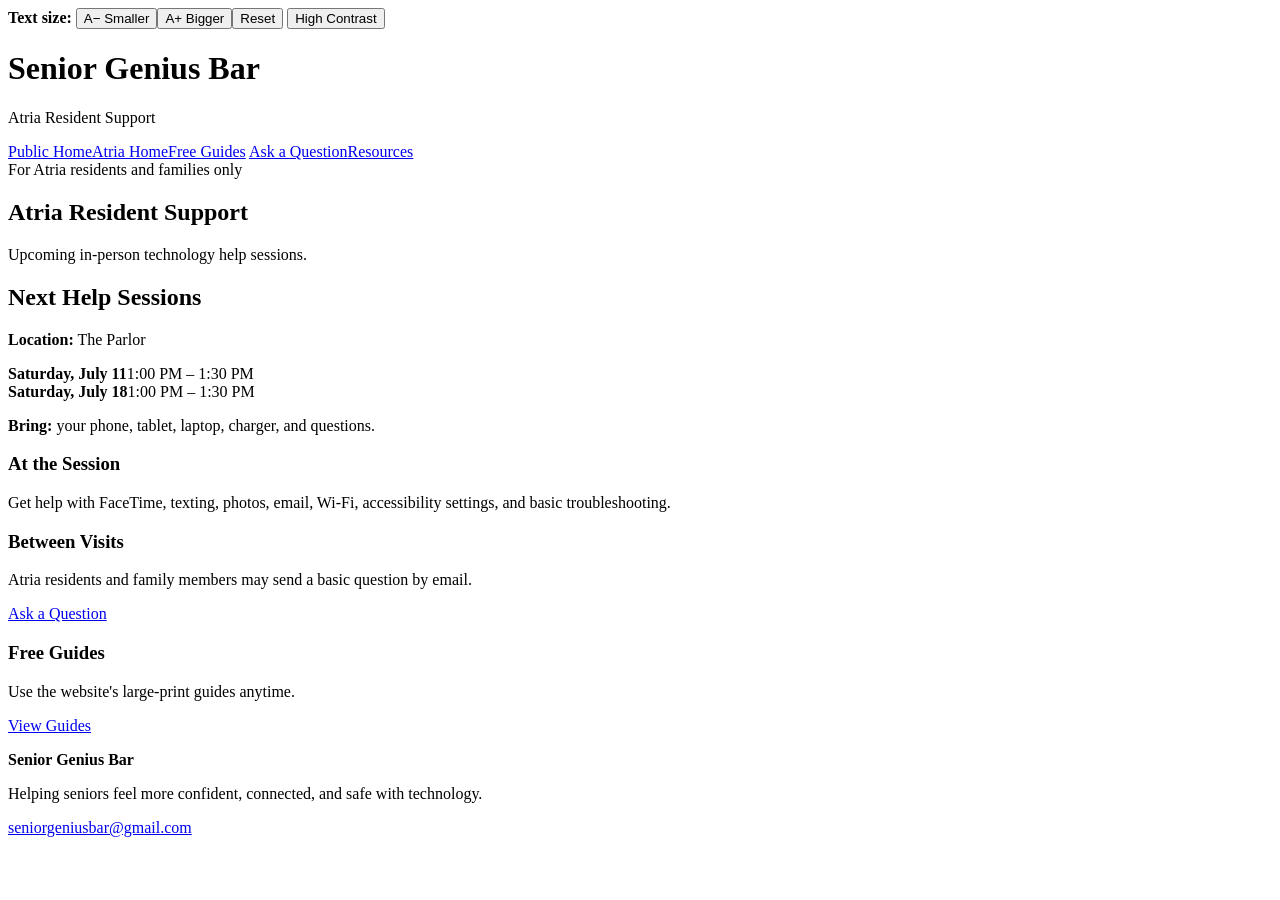
==== commit 21a60b43: "Add files via upload" ====
--- a/index.html
+++ b/index.html
@@ -1,41 +1,44 @@
 <!doctype html><html lang="en"><head><meta charset="utf-8"><meta name="viewport" content="width=device-width,initial-scale=1">
-<title>Home | Senior Genius Bar</title><link rel="stylesheet" href="assets/style.css"></head><body>
+<title>Atria Residents | Senior Genius Bar</title>
+<meta name="description" content="Upcoming in-person technology help sessions for Atria residents and families.">
+<meta name="robots" content="noindex, nofollow">
+<link rel="icon" href="data:image/svg+xml,%3Csvg xmlns='http://www.w3.org/2000/svg' viewBox='0 0 64 64'%3E%3Crect width='64' height='64' rx='14' fill='%23163a5f'/%3E%3Ctext x='32' y='43' font-size='28' font-family='Arial' fill='white' text-anchor='middle' font-weight='700'%3ESG%3C/text%3E%3C/svg%3E">
+<link rel="stylesheet" href="../assets/style.css"></head><body>
 
 <div class="accessibility"><strong>Text size:</strong>
 <button onclick="changeTextSize(-1)">A− Smaller</button><button onclick="changeTextSize(1)">A+ Bigger</button><button onclick="resetTextSize()">Reset</button>
 <button id="contrastToggle" onclick="toggleContrast()">High Contrast</button></div>
-<header><div class="brand"><h1>Senior Genius Bar</h1><p>Friendly, patient technology help for older adults.</p></div>
+<header><div class="brand"><h1>Senior Genius Bar</h1><p>Atria Resident Support</p></div>
 <nav>
-<a href="index.html">Home</a><a href="about.html">About</a><a href="guides.html">Free Guides</a>
-<a href="request-help.html">Ask a Question</a><a href="resources.html">Resources</a>
+<a href="../index.html">Public Home</a><a href="index.html">Atria Home</a><a href="../guides.html">Free Guides</a>
+<a href="../request-help.html">Ask a Question</a><a href="../resources.html">Resources</a>
 </nav></header>
 
 <main>
-<div class="container"><section class="hero">
-<div><h2>Helping Seniors Feel More Confident With Technology</h2>
-<p>Simple, patient help with phones, tablets, computers, video calls, photos, settings, and online safety.</p>
-<div class="buttons"><a class="btn" href="#availability">Upcoming Sessions</a>
-<a class="btn green" href="request-help.html">Ask a Question</a>
-<a class="btn secondary" href="guides.html">Free Tech Guides</a></div></div>
-<div class="photo"><img src="assets/aiden.png" alt="Aiden O'Neill smiling"></div>
-</section>
-<section><h2 class="section-title">What You Can Find Here</h2><div class="grid">
-<a class="tile" href="guides.html"><h3>Easy Tech Guides</h3><p>Large-print, step-by-step instructions for common tasks.</p></a>
-<a class="tile" href="request-help.html"><h3>Ask a Question</h3><p>Send a basic technology question by email. A Google Form can be added later.</p></a>
-<a class="tile" href="about.html"><h3>Meet Aiden</h3><p>Learn a bit about who's behind Senior Genius Bar and why it started.</p></a>
+<div class="container"><section class="page-head"><span class="badge">For Atria residents and families only</span>
+<h2>Atria Resident Support</h2><p>Upcoming in-person technology help sessions.</p></section>
+<section><div class="card notice">
+<!-- ===================== UPDATE HERE =====================
+Change only the dates, times, and location below.
+========================================================= -->
+<h2 class="section-title">Next Help Sessions</h2>
+<p><strong>Location:</strong> The Parlor</p>
+<div class="session-grid">
+<div class="session"><strong>Saturday, July 11</strong><span>1:00 PM – 1:30 PM</span></div>
+<div class="session"><strong>Saturday, July 18</strong><span>1:00 PM – 1:30 PM</span></div>
+</div>
+<p><strong>Bring:</strong> your phone, tablet, laptop, charger, and questions.</p>
 </div></section>
-<section id="availability"><div class="card"><h2 class="section-title">Current Public Availability</h2>
-<p style="text-align:center"><strong>No public sessions are currently scheduled.</strong></p>
-<p style="text-align:center">Free guides and email support are available through this website.</p></div></section>
-<section><div class="card safety"><h2>Important Safety</h2><ul>
-<li>Never send passwords, verification codes, banking details, Social Security numbers, or medical information.</li>
-<li>Senior Genius Bar provides basic technology help, not emergency, financial, medical, or legal advice.</li>
-</ul></div></section></div>
+<section><div class="grid">
+<div class="tile"><h3>At the Session</h3><p>Get help with FaceTime, texting, photos, email, Wi‑Fi, accessibility settings, and basic troubleshooting.</p></div>
+<div class="tile"><h3>Between Visits</h3><p>Atria residents and family members may send a basic question by email.</p><p><a href="../request-help.html">Ask a Question</a></p></div>
+<div class="tile"><h3>Free Guides</h3><p>Use the website's large-print guides anytime.</p><p><a href="../guides.html">View Guides</a></p></div>
+</div></section></div>
 </main>
 
 <footer><p><strong>Senior Genius Bar</strong></p>
 <p>Helping seniors feel more confident, connected, and safe with technology.</p>
 <p><a href="mailto:seniorgeniusbar@gmail.com">seniorgeniusbar@gmail.com</a></p></footer>
-<script src="assets/site.js"></script>
+<script src="../assets/site.js"></script>
 
 </body></html>
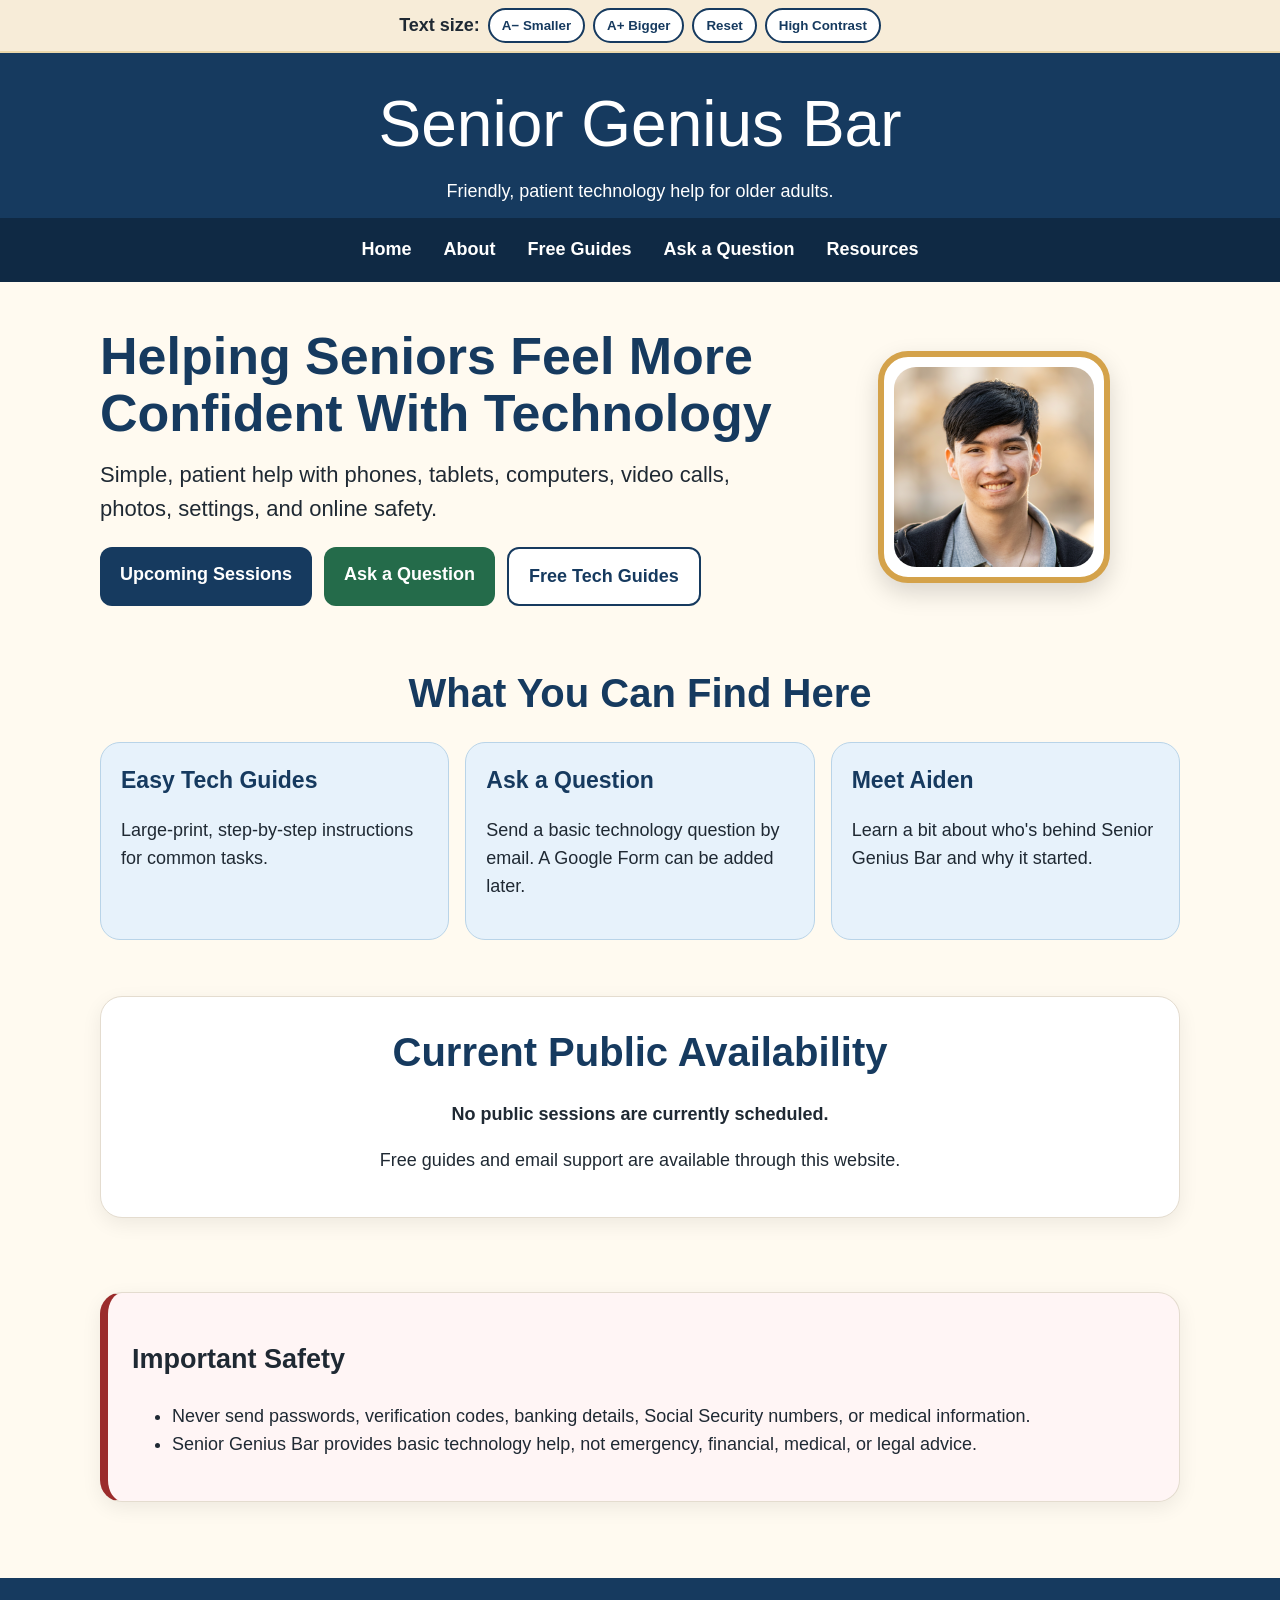
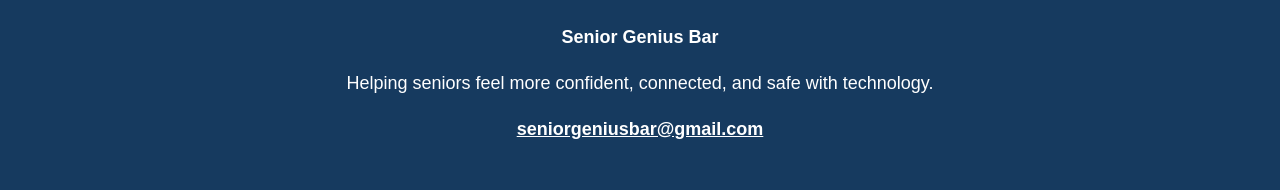
==== commit 847e03d3: "Add files via upload" ====
--- a/index.html
+++ b/index.html
@@ -1,44 +1,49 @@
 <!doctype html><html lang="en"><head><meta charset="utf-8"><meta name="viewport" content="width=device-width,initial-scale=1">
-<title>Atria Residents | Senior Genius Bar</title>
-<meta name="description" content="Upcoming in-person technology help sessions for Atria residents and families.">
-<meta name="robots" content="noindex, nofollow">
+<title>Home | Senior Genius Bar</title>
+<meta name="description" content="Free, friendly technology help for seniors — simple guides for phones, tablets, texting, video calls, and online safety, plus in-person help for Atria residents.">
+<meta property="og:title" content="Senior Genius Bar — Friendly Tech Help for Seniors">
+<meta property="og:description" content="Free, friendly technology help for seniors — simple guides for phones, tablets, texting, video calls, and online safety.">
+<meta property="og:type" content="website">
+<meta property="og:url" content="https://seniorgeniusbar.github.io/index.html">
+<meta property="og:image" content="https://seniorgeniusbar.github.io/assets/aiden.png">
 <link rel="icon" href="data:image/svg+xml,%3Csvg xmlns='http://www.w3.org/2000/svg' viewBox='0 0 64 64'%3E%3Crect width='64' height='64' rx='14' fill='%23163a5f'/%3E%3Ctext x='32' y='43' font-size='28' font-family='Arial' fill='white' text-anchor='middle' font-weight='700'%3ESG%3C/text%3E%3C/svg%3E">
-<link rel="stylesheet" href="../assets/style.css"></head><body>
+<link rel="stylesheet" href="assets/style.css"></head><body>
 
 <div class="accessibility"><strong>Text size:</strong>
 <button onclick="changeTextSize(-1)">A− Smaller</button><button onclick="changeTextSize(1)">A+ Bigger</button><button onclick="resetTextSize()">Reset</button>
 <button id="contrastToggle" onclick="toggleContrast()">High Contrast</button></div>
-<header><div class="brand"><h1>Senior Genius Bar</h1><p>Atria Resident Support</p></div>
+<header><div class="brand"><h1>Senior Genius Bar</h1><p>Friendly, patient technology help for older adults.</p></div>
 <nav>
-<a href="../index.html">Public Home</a><a href="index.html">Atria Home</a><a href="../guides.html">Free Guides</a>
-<a href="../request-help.html">Ask a Question</a><a href="../resources.html">Resources</a>
+<a href="index.html">Home</a><a href="about.html">About</a><a href="guides.html">Free Guides</a>
+<a href="request-help.html">Ask a Question</a><a href="resources.html">Resources</a>
 </nav></header>
 
 <main>
-<div class="container"><section class="page-head"><span class="badge">For Atria residents and families only</span>
-<h2>Atria Resident Support</h2><p>Upcoming in-person technology help sessions.</p></section>
-<section><div class="card notice">
-<!-- ===================== UPDATE HERE =====================
-Change only the dates, times, and location below.
-========================================================= -->
-<h2 class="section-title">Next Help Sessions</h2>
-<p><strong>Location:</strong> The Parlor</p>
-<div class="session-grid">
-<div class="session"><strong>Saturday, July 11</strong><span>1:00 PM – 1:30 PM</span></div>
-<div class="session"><strong>Saturday, July 18</strong><span>1:00 PM – 1:30 PM</span></div>
-</div>
-<p><strong>Bring:</strong> your phone, tablet, laptop, charger, and questions.</p>
+<div class="container"><section class="hero">
+<div><h2>Helping Seniors Feel More Confident With Technology</h2>
+<p>Simple, patient help with phones, tablets, computers, video calls, photos, settings, and online safety.</p>
+<div class="buttons"><a class="btn" href="#availability">Upcoming Sessions</a>
+<a class="btn green" href="request-help.html">Ask a Question</a>
+<a class="btn secondary" href="guides.html">Free Tech Guides</a></div></div>
+<div class="photo"><img src="assets/aiden.png" alt="Aiden O'Neill smiling"></div>
+</section>
+<section><h2 class="section-title">What You Can Find Here</h2><div class="grid">
+<a class="tile" href="guides.html"><h3>Easy Tech Guides</h3><p>Large-print, step-by-step instructions for common tasks.</p></a>
+<a class="tile" href="request-help.html"><h3>Ask a Question</h3><p>Send a basic technology question by email. A Google Form can be added later.</p></a>
+<a class="tile" href="about.html"><h3>Meet Aiden</h3><p>Learn a bit about who's behind Senior Genius Bar and why it started.</p></a>
 </div></section>
-<section><div class="grid">
-<div class="tile"><h3>At the Session</h3><p>Get help with FaceTime, texting, photos, email, Wi‑Fi, accessibility settings, and basic troubleshooting.</p></div>
-<div class="tile"><h3>Between Visits</h3><p>Atria residents and family members may send a basic question by email.</p><p><a href="../request-help.html">Ask a Question</a></p></div>
-<div class="tile"><h3>Free Guides</h3><p>Use the website's large-print guides anytime.</p><p><a href="../guides.html">View Guides</a></p></div>
-</div></section></div>
+<section id="availability"><div class="card"><h2 class="section-title">Current Public Availability</h2>
+<p style="text-align:center"><strong>No public sessions are currently scheduled.</strong></p>
+<p style="text-align:center">Free guides and email support are available through this website.</p></div></section>
+<section><div class="card safety"><h2>Important Safety</h2><ul>
+<li>Never send passwords, verification codes, banking details, Social Security numbers, or medical information.</li>
+<li>Senior Genius Bar provides basic technology help, not emergency, financial, medical, or legal advice.</li>
+</ul></div></section></div>
 </main>
 
 <footer><p><strong>Senior Genius Bar</strong></p>
 <p>Helping seniors feel more confident, connected, and safe with technology.</p>
 <p><a href="mailto:seniorgeniusbar@gmail.com">seniorgeniusbar@gmail.com</a></p></footer>
-<script src="../assets/site.js"></script>
+<script src="assets/site.js"></script>
 
 </body></html>
--- a/assets/style.css
+++ b/assets/style.css
@@ -0,0 +1,106 @@
+
+:root{
+  --navy:#163a5f; --navy2:#0f2944; --sky:#e7f2fb; --cream:#fffaf0;
+  --gold:#d4a24a; --text:#1f2933; --muted:#5b6670; --white:#fff;
+  --green:#246b4a; --red:#9b2c2c; --font-scale:1;
+}
+*{box-sizing:border-box}
+html{scroll-behavior:smooth}
+body{margin:0;font-family:Arial,Helvetica,sans-serif;background:var(--cream);color:var(--text);
+font-size:calc(18px * var(--font-scale));line-height:1.55}
+a{color:var(--navy);font-weight:700}
+a:focus,button:focus{outline:3px solid var(--gold);outline-offset:3px}
+.accessibility{position:sticky;top:0;z-index:50;background:#f7ecd8;border-bottom:2px solid #ead7ab;
+padding:8px 12px;display:flex;justify-content:center;gap:8px;flex-wrap:wrap;align-items:center}
+.accessibility button{background:#fff;color:var(--navy);border:2px solid var(--navy);padding:8px 12px;
+border-radius:999px;font-weight:700;cursor:pointer}
+header{background:var(--navy);color:#fff}
+.brand{width:min(1080px,92%);margin:auto;padding:22px 0 12px;text-align:center}
+.brand h1{margin:0;font-size:clamp(34px,6vw,64px);font-weight:400}
+.brand p{margin:4px 0 0}
+nav{background:var(--navy2);display:flex;justify-content:center;gap:8px;flex-wrap:wrap;padding:10px}
+nav a{color:#fff;text-decoration:none;padding:8px 12px;border-radius:999px}
+nav a:hover{background:rgba(255,255,255,.15)}
+.container{width:min(1080px,92%);margin:auto}
+.hero{display:grid;grid-template-columns:1.45fr .8fr;gap:32px;align-items:center;padding:46px 0 28px}
+.hero h2{font-size:clamp(34px,5vw,52px);line-height:1.1;margin:0 0 16px;color:var(--navy)}
+.hero p{font-size:calc(22px * var(--font-scale));margin:0 0 18px}
+.photo{max-width:330px;margin:auto;background:#fff;border:6px solid var(--gold);border-radius:30px;padding:10px;
+box-shadow:0 10px 25px rgba(0,0,0,.15)}
+.photo img{width:100%;display:block;border-radius:22px}
+.buttons{display:flex;gap:12px;flex-wrap:wrap;margin-top:20px}
+.btn{display:inline-block;text-decoration:none;background:var(--navy);color:#fff;padding:14px 20px;border-radius:12px}
+.btn.secondary{background:#fff;color:var(--navy);border:2px solid var(--navy)}
+.btn.green{background:var(--green)}
+section{padding:28px 0}
+h2.section-title{text-align:center;color:var(--navy);font-size:clamp(30px,4vw,40px);margin:0 0 18px}
+.card{background:#fff;border:1px solid #e4dccf;border-radius:22px;padding:24px;box-shadow:0 6px 20px rgba(0,0,0,.07);margin-bottom:18px}
+.grid{display:grid;grid-template-columns:repeat(auto-fit,minmax(240px,1fr));gap:16px}
+.tile{background:var(--sky);border:1px solid #b9d4e8;border-radius:20px;padding:20px;display:block;text-decoration:none;color:var(--text);transition:box-shadow .15s,transform .15s}
+.tile h3{color:var(--navy);margin:0 0 8px;font-size:calc(23px * var(--font-scale))}
+a.tile:hover,a.tile:focus{box-shadow:0 8px 20px rgba(0,0,0,.12);transform:translateY(-2px)}
+a.tile p{color:var(--text);font-weight:400}
+.notice{background:#fff4dc;border:3px solid var(--gold);text-align:center}
+.badge{display:inline-block;background:var(--green);color:#fff;padding:7px 12px;border-radius:999px;font-weight:700}
+.session-grid{display:grid;grid-template-columns:repeat(auto-fit,minmax(230px,1fr));gap:14px;margin-top:16px}
+.session{background:#fff;border:1px solid #ead7ab;border-radius:16px;padding:18px}
+.session strong{display:block;color:var(--navy);font-size:calc(22px * var(--font-scale))}
+details{background:#fff;border:2px solid #b9d4e8;border-radius:18px;padding:14px 18px;margin-bottom:14px;transition:box-shadow .15s}
+details[open]{box-shadow:0 6px 18px rgba(0,0,0,.08)}
+summary{cursor:pointer;font-weight:700;color:var(--navy);font-size:calc(21px * var(--font-scale));
+list-style:none;display:flex;align-items:center;justify-content:space-between;gap:14px;padding:6px 4px;flex-wrap:wrap;border-radius:12px}
+summary::-webkit-details-marker{display:none}
+summary::marker{content:""}
+summary:hover,summary:focus{background:var(--sky)}
+summary::after{content:"▼ Tap to Open";flex-shrink:0;font-size:calc(15px * var(--font-scale));font-weight:700;
+color:#fff;background:var(--navy);padding:8px 14px;border-radius:999px;white-space:nowrap}
+details[open] summary::after{content:"▲ Tap to Close";background:var(--green)}
+details ol,details ul{margin-top:14px}
+.safety{border-left:8px solid var(--red);background:#fff5f5}
+.note{background:#f4f9ff;border-left:6px solid #b9d4e8;padding:14px 16px;border-radius:12px}
+footer{background:var(--navy);color:#fff;text-align:center;padding:28px 18px;margin-top:30px}
+footer a{color:#fff}
+ul.clean{padding-left:20px}
+.page-head{padding:38px 0 14px;text-align:center}
+.page-head h2{font-size:clamp(34px,5vw,48px);color:var(--navy);margin:0 0 8px}
+.resource-list a{display:block;margin:8px 0}
+@media(max-width:760px){.hero{grid-template-columns:1fr;text-align:center}.buttons{justify-content:center}}
+@media print{.accessibility,nav,.buttons{display:none}body{background:#fff;font-size:12pt}.card,details{box-shadow:none}}
+
+/* High contrast mode */
+body.contrast{background:#0a1420;color:#f5f5f5}
+body.contrast a{color:#9fc4ff}
+body.contrast .accessibility{background:#000;border-bottom-color:#444}
+body.contrast .accessibility button{background:#000;color:#fff;border-color:#fff}
+body.contrast header{background:#000}
+body.contrast .brand p{color:#f5f5f5}
+body.contrast nav{background:#000}
+body.contrast nav a{color:#fff}
+body.contrast nav a:hover{background:rgba(255,255,255,.25)}
+body.contrast .hero h2{color:#ffd166}
+body.contrast .hero p{color:#f5f5f5}
+body.contrast .photo{border-color:#ffd166;background:#000}
+body.contrast .btn{background:#ffd166;color:#0a1420}
+body.contrast .btn.secondary{background:#000;color:#fff;border:2px solid #fff}
+body.contrast .btn.green{background:#5ec98d;color:#04150c}
+body.contrast h2.section-title{color:#ffd166}
+body.contrast .card{background:#111;border-color:#444;color:#f5f5f5}
+body.contrast .tile{background:#111;border-color:#555}
+body.contrast .tile h3{color:#ffd166}
+body.contrast a.tile{color:#f5f5f5}
+body.contrast a.tile p{color:#e5e5e5}
+body.contrast a.tile:hover,body.contrast a.tile:focus{box-shadow:0 0 0 2px #ffd166}
+body.contrast .notice{background:#1a1400;border-color:#ffd166}
+body.contrast .badge{background:#5ec98d;color:#04150c}
+body.contrast .session{background:#111;border-color:#555}
+body.contrast .session strong{color:#ffd166}
+body.contrast details{background:#111;border-color:#555}
+body.contrast summary{color:#ffd166}
+body.contrast summary:hover,body.contrast summary:focus{background:#1a1a1a}
+body.contrast summary::after{background:#ffd166;color:#0a1420}
+body.contrast details[open] summary::after{background:#5ec98d;color:#04150c}
+body.contrast .safety{background:#1a0000;border-left-color:#ff8080}
+body.contrast .note{background:#001522;border-left-color:#9fc4ff;color:#f5f5f5}
+body.contrast footer{background:#000}
+body.contrast footer a{color:#fff}
+body.contrast .resource-list a{color:#9fc4ff}
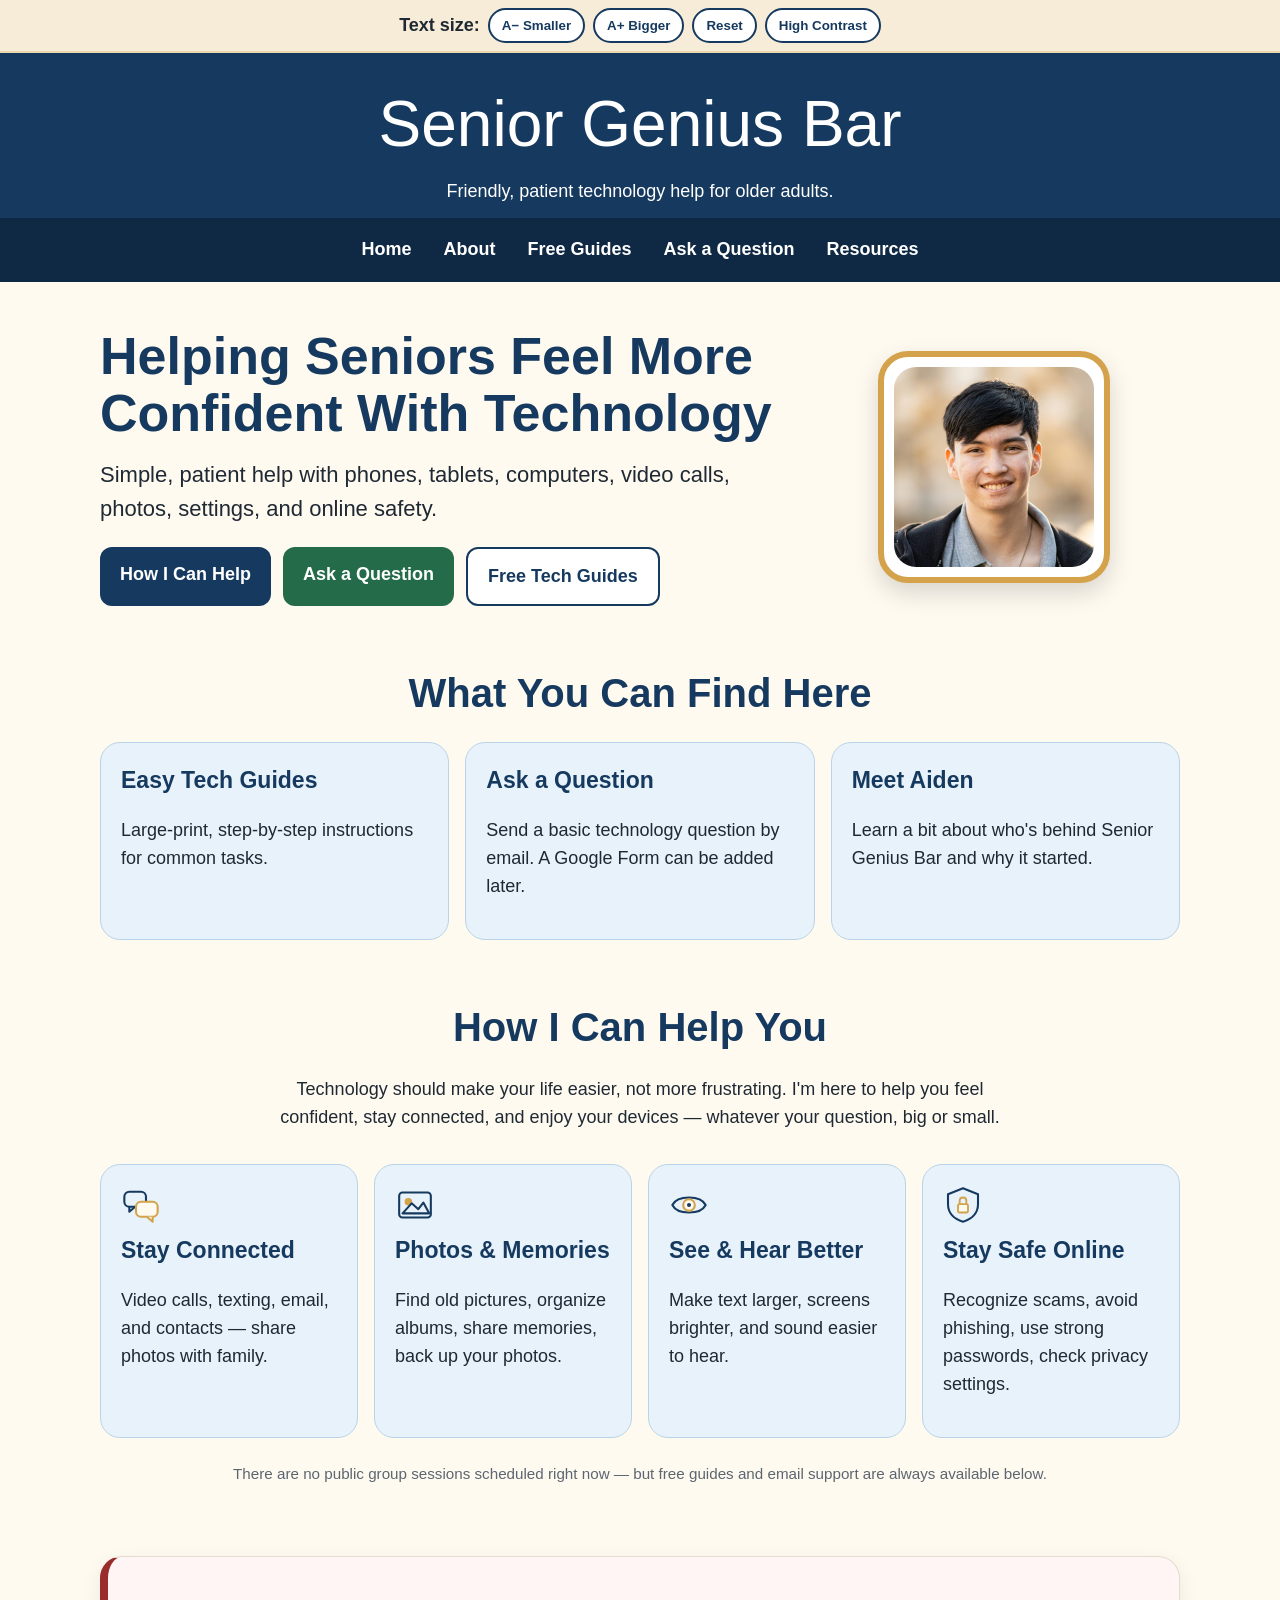
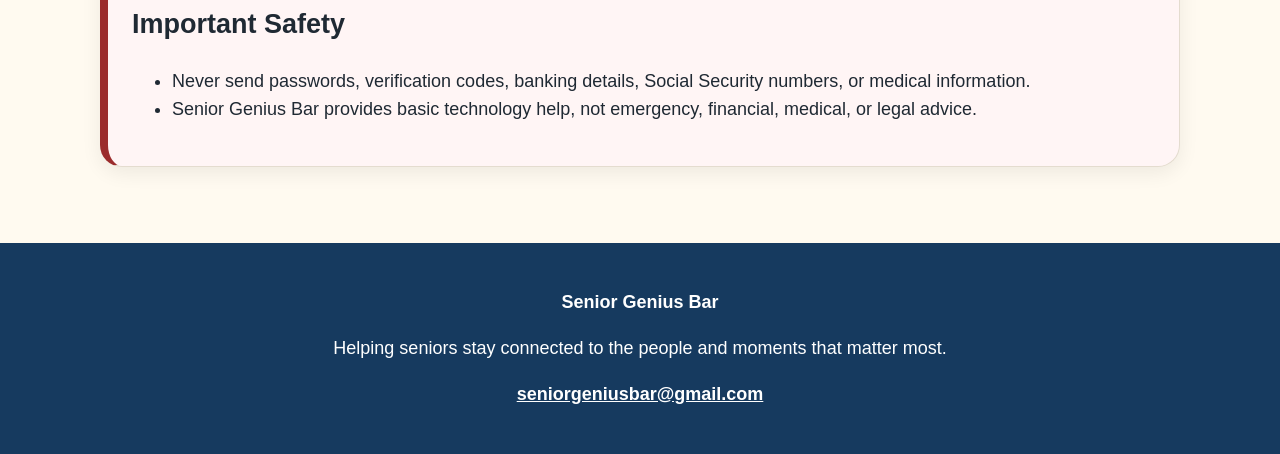
==== commit 0c359cfd: "Add files via upload" ====
--- a/index.html
+++ b/index.html
@@ -22,7 +22,7 @@
 <div class="container"><section class="hero">
 <div><h2>Helping Seniors Feel More Confident With Technology</h2>
 <p>Simple, patient help with phones, tablets, computers, video calls, photos, settings, and online safety.</p>
-<div class="buttons"><a class="btn" href="#availability">Upcoming Sessions</a>
+<div class="buttons"><a class="btn" href="#help">How I Can Help</a>
 <a class="btn green" href="request-help.html">Ask a Question</a>
 <a class="btn secondary" href="guides.html">Free Tech Guides</a></div></div>
 <div class="photo"><img src="assets/aiden.png" alt="Aiden O'Neill smiling"></div>
@@ -32,9 +32,20 @@
 <a class="tile" href="request-help.html"><h3>Ask a Question</h3><p>Send a basic technology question by email. A Google Form can be added later.</p></a>
 <a class="tile" href="about.html"><h3>Meet Aiden</h3><p>Learn a bit about who's behind Senior Genius Bar and why it started.</p></a>
 </div></section>
-<section id="availability"><div class="card"><h2 class="section-title">Current Public Availability</h2>
-<p style="text-align:center"><strong>No public sessions are currently scheduled.</strong></p>
-<p style="text-align:center">Free guides and email support are available through this website.</p></div></section>
+<section id="help"><h2 class="section-title">How I Can Help You</h2>
+<p style="text-align:center;max-width:720px;margin:0 auto">Technology should make your life easier, not more frustrating. I'm here to help you feel confident, stay connected, and enjoy your devices — whatever your question, big or small.</p>
+<div class="grid" style="margin-top:32px">
+<div class="tile"><svg viewBox="0 0 48 48" width="40" height="40"><rect x="4" y="8" width="26" height="18" rx="6" fill="none" stroke="#163a5f" stroke-width="2.5"/><path d="M10,26 L10,32 L17,26" fill="none" stroke="#163a5f" stroke-width="2.5" stroke-linejoin="round"/><rect x="18" y="20" width="26" height="18" rx="6" fill="#fffaf0" stroke="#d4a24a" stroke-width="2.5"/><path d="M38,38 L38,44 L31,38" fill="#fffaf0" stroke="#d4a24a" stroke-width="2.5" stroke-linejoin="round"/></svg>
+<h3>Stay Connected</h3><p>Video calls, texting, email, and contacts — share photos with family.</p></div>
+<div class="tile"><svg viewBox="0 0 48 48" width="40" height="40"><rect x="5" y="9" width="38" height="30" rx="4" fill="none" stroke="#163a5f" stroke-width="2.5"/><circle cx="16" cy="20" r="4.5" fill="#d4a24a"/><path d="M9,34 L20,22 L28,29 L34,21 L41,34 Z" fill="none" stroke="#163a5f" stroke-width="2.5" stroke-linejoin="round"/></svg>
+<h3>Photos &amp; Memories</h3><p>Find old pictures, organize albums, share memories, back up your photos.</p></div>
+<div class="tile"><svg viewBox="0 0 48 48" width="40" height="40"><path d="M4,24 C10,12 38,12 44,24 C38,36 10,36 4,24 Z" fill="none" stroke="#163a5f" stroke-width="2.5" stroke-linejoin="round"/><circle cx="24" cy="24" r="7" fill="#fffaf0" stroke="#d4a24a" stroke-width="2.5"/><circle cx="24" cy="24" r="2.4" fill="#163a5f"/></svg>
+<h3>See &amp; Hear Better</h3><p>Make text larger, screens brighter, and sound easier to hear.</p></div>
+<div class="tile"><svg viewBox="0 0 48 48" width="40" height="40"><path d="M24,4 L42,11 L42,23 C42,34 34,41 24,44 C14,41 6,34 6,23 L6,11 Z" fill="none" stroke="#163a5f" stroke-width="2.5" stroke-linejoin="round"/><rect x="18" y="23" width="12" height="10" rx="2" fill="#fffaf0" stroke="#d4a24a" stroke-width="2.2"/><path d="M20,23 L20,19 Q20,15 24,15 Q28,15 28,19 L28,23" fill="none" stroke="#d4a24a" stroke-width="2.2"/></svg>
+<h3>Stay Safe Online</h3><p>Recognize scams, avoid phishing, use strong passwords, check privacy settings.</p></div>
+</div>
+<p style="text-align:center;margin-top:24px;font-size:.95rem;color:var(--muted)">There are no public group sessions scheduled right now — but free guides and email support are always available below.</p>
+</section>
 <section><div class="card safety"><h2>Important Safety</h2><ul>
 <li>Never send passwords, verification codes, banking details, Social Security numbers, or medical information.</li>
 <li>Senior Genius Bar provides basic technology help, not emergency, financial, medical, or legal advice.</li>
@@ -42,7 +53,7 @@
 </main>
 
 <footer><p><strong>Senior Genius Bar</strong></p>
-<p>Helping seniors feel more confident, connected, and safe with technology.</p>
+<p>Helping seniors stay connected to the people and moments that matter most.</p>
 <p><a href="mailto:seniorgeniusbar@gmail.com">seniorgeniusbar@gmail.com</a></p></footer>
 <script src="assets/site.js"></script>
 
--- a/assets/style.css
+++ b/assets/style.css
@@ -65,7 +65,47 @@
 .page-head h2{font-size:clamp(34px,5vw,48px);color:var(--navy);margin:0 0 8px}
 .resource-list a{display:block;margin:8px 0}
 @media(max-width:760px){.hero{grid-template-columns:1fr;text-align:center}.buttons{justify-content:center}}
-@media print{.accessibility,nav,.buttons{display:none}body{background:#fff;font-size:12pt}.card,details{box-shadow:none}}
+@media print{.accessibility,nav,.buttons,.guide-actions,.modal-nav,.modal-close{display:none !important}body{background:#fff;font-size:12pt}.card,details{box-shadow:none}}
+
+/* Picture guides */
+.eyebrow{color:var(--gold);font-weight:700;letter-spacing:.03em;margin-bottom:6px}
+.guides-grid{display:grid;grid-template-columns:repeat(3,1fr);gap:28px;margin-top:28px}
+@media(max-width:900px){.guides-grid{grid-template-columns:repeat(2,1fr)}}
+@media(max-width:600px){.guides-grid{grid-template-columns:1fr}}
+.guide-card{background:var(--sky);border:1px solid #b9d4e8;border-radius:20px;padding:20px;display:flex;flex-direction:column;gap:12px;
+box-shadow:0 4px 14px rgba(22,58,95,.08);transition:transform .15s,box-shadow .15s}
+.guide-card:hover{transform:translateY(-2px);box-shadow:0 8px 20px rgba(22,58,95,.14)}
+.guide-card h3{margin:2px 0 0;color:var(--navy);font-size:calc(21px * var(--font-scale))}
+.guide-thumb{background:#0f1f3d;border-radius:12px;padding:10px;cursor:pointer;border:none;width:100%;max-width:200px;margin:0 auto;display:block}
+.guide-thumb:hover{outline:2px solid var(--navy)}
+.guide-thumb:focus{outline:3px solid var(--gold);outline-offset:3px}
+.guide-thumb svg{width:100%;height:auto;display:block;border-radius:6px}
+.step-count{font-size:calc(14px * var(--font-scale));font-weight:700;color:#b9791f;margin:-4px 0 0;text-align:center}
+.guide-card p.summary{margin:0;font-size:calc(16px * var(--font-scale));color:var(--text)}
+.guide-actions{display:flex;gap:8px;flex-wrap:wrap;margin-top:auto}
+.chip-btn{background:#fff;border:2px solid var(--navy);color:var(--navy);border-radius:999px;padding:8px 14px;font-weight:700;font-size:calc(15px * var(--font-scale));cursor:pointer}
+.chip-btn:hover{background:var(--sky)}
+.modal-backdrop{display:none;position:fixed;inset:0;background:rgba(6,14,32,.82);z-index:1000;align-items:center;justify-content:center;padding:20px}
+.modal-backdrop.open{display:flex}
+.modal{background:#fff;border-radius:20px;max-width:420px;width:100%;padding:20px;max-height:94vh;overflow:auto;position:relative}
+.modal-close{position:absolute;top:12px;right:12px;background:var(--navy);color:#fff;border:none;border-radius:50%;width:44px;height:44px;font-size:1.3rem;cursor:pointer}
+.modal h3{margin-top:0;padding-right:40px;color:var(--navy)}
+#modalSvgHolder{max-width:210px;margin:0 auto}
+#modalSvgHolder svg{width:100%;height:auto;display:block}
+.modal-caption{font-size:calc(18px * var(--font-scale));margin:12px 0}
+.modal-nav{display:flex;justify-content:space-between;gap:10px;margin-top:16px}
+.modal-nav button{flex:1;padding:14px;border-radius:12px;font-weight:800;font-size:calc(17px * var(--font-scale));cursor:pointer;border:2px solid var(--navy);background:#fff;color:var(--navy)}
+.modal-nav button:disabled{opacity:.35;cursor:default}
+.modal-nav button.primary{background:var(--navy);color:#fff}
+.step-dots{text-align:center;font-weight:700;color:var(--navy);margin-top:6px}
+
+/* Help request form */
+.help-form{display:flex;flex-direction:column;gap:18px;max-width:520px;margin:20px auto 0}
+.help-form label{font-weight:700;color:var(--navy);font-size:calc(17px * var(--font-scale));display:flex;flex-direction:column;gap:6px}
+.help-form input,.help-form select,.help-form textarea{font-size:calc(17px * var(--font-scale));padding:12px 14px;
+border:2px solid #b9d4e8;border-radius:10px;font-family:inherit;color:var(--text);background:#fff;width:100%}
+.help-form textarea{resize:vertical}
+.help-form button{align-self:flex-start;font-size:calc(17px * var(--font-scale));padding:14px 26px;border:none;border-radius:12px;cursor:pointer;margin-top:6px}
 
 /* High contrast mode */
 body.contrast{background:#0a1420;color:#f5f5f5}
@@ -104,3 +144,17 @@
 body.contrast footer{background:#000}
 body.contrast footer a{color:#fff}
 body.contrast .resource-list a{color:#9fc4ff}
+body.contrast .eyebrow{color:#f0c26a}
+body.contrast .guide-card{background:#111;border-color:#555}
+body.contrast .guide-card h3{color:#ffd166}
+body.contrast .step-count{color:#f0c26a}
+body.contrast .guide-card p.summary{color:#e5e5e5}
+body.contrast .chip-btn{color:#9fc4ff;border-color:#9fc4ff}
+body.contrast .chip-btn:hover{background:#1a1a1a}
+body.contrast .modal{background:#111;color:#f5f5f5}
+body.contrast .modal h3{color:#ffd166}
+body.contrast .step-dots{color:#ffd166}
+body.contrast .modal-nav button{border-color:#9fc4ff;color:#9fc4ff;background:#111}
+body.contrast .modal-nav button.primary{background:#ffd166;color:#0a1420;border-color:#ffd166}
+body.contrast .help-form label{color:#ffd166}
+body.contrast .help-form input,body.contrast .help-form select,body.contrast .help-form textarea{background:#111;color:#f5f5f5;border-color:#555}
